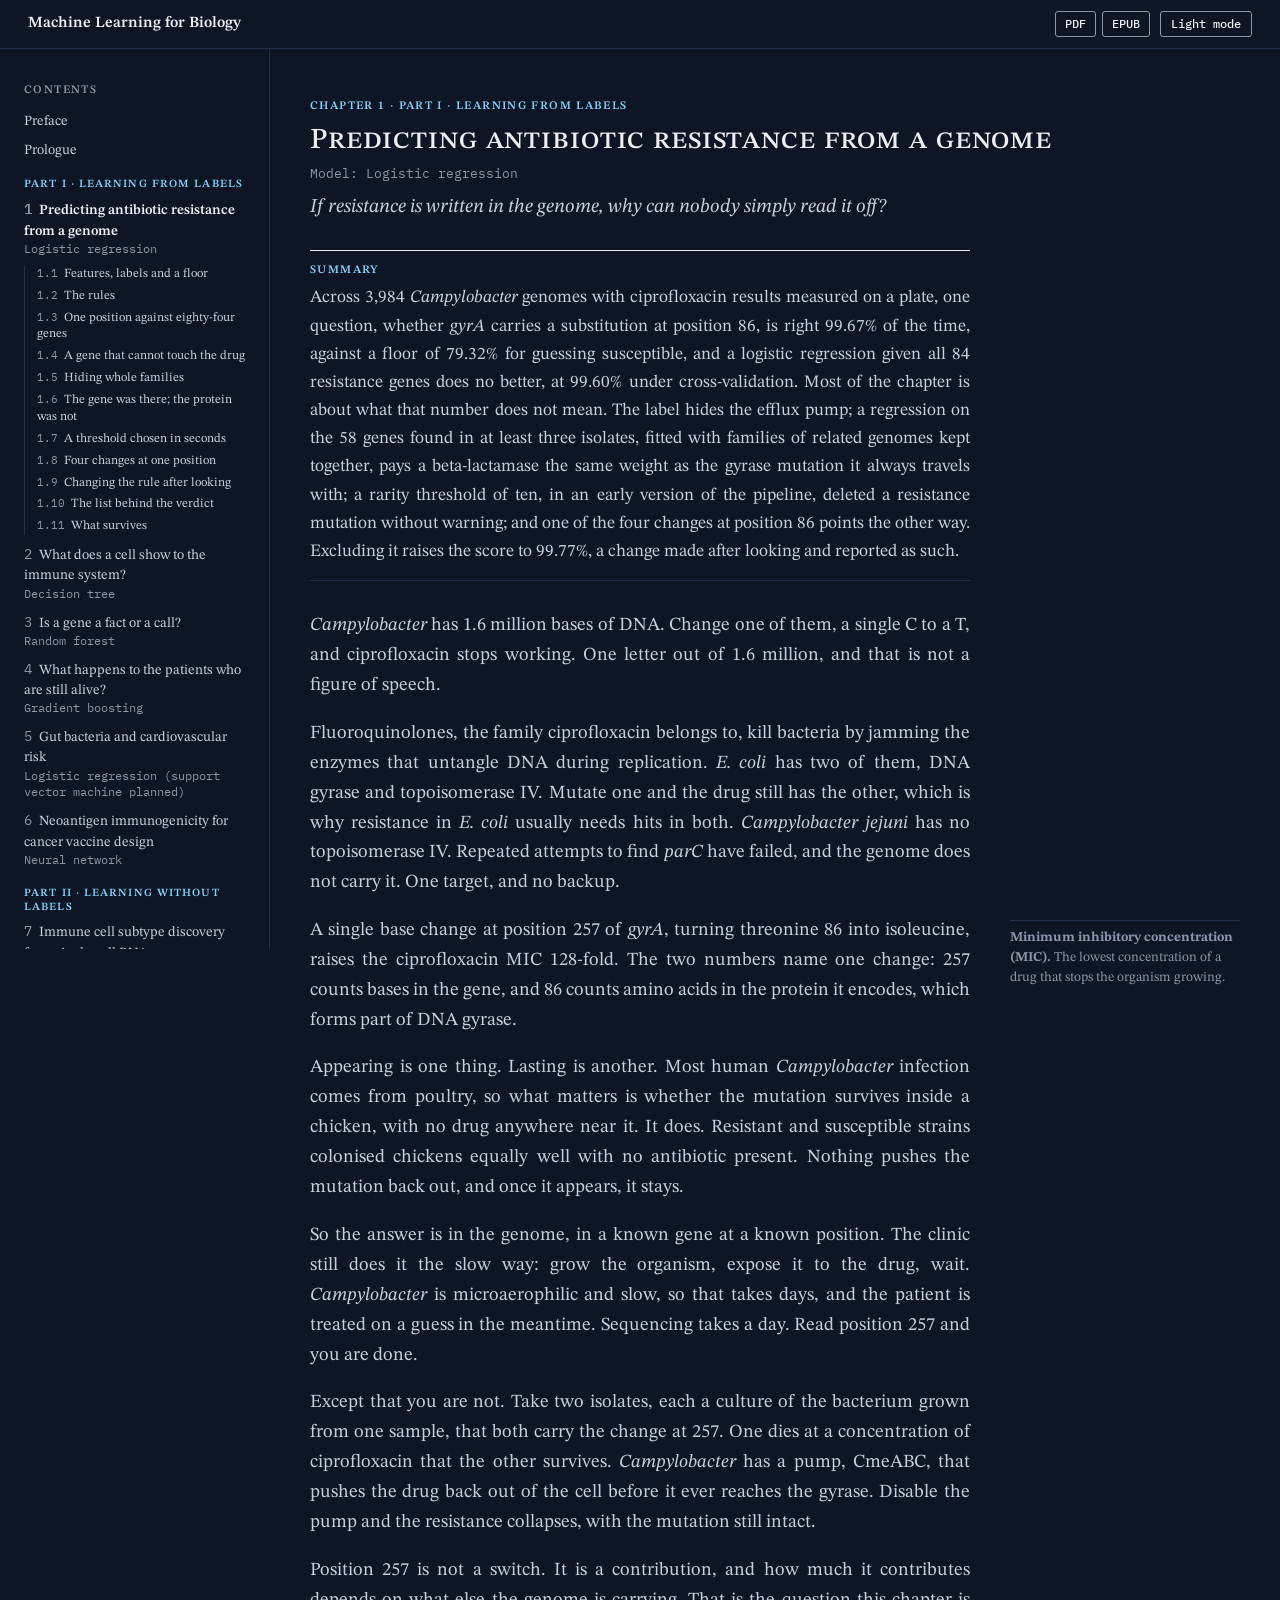
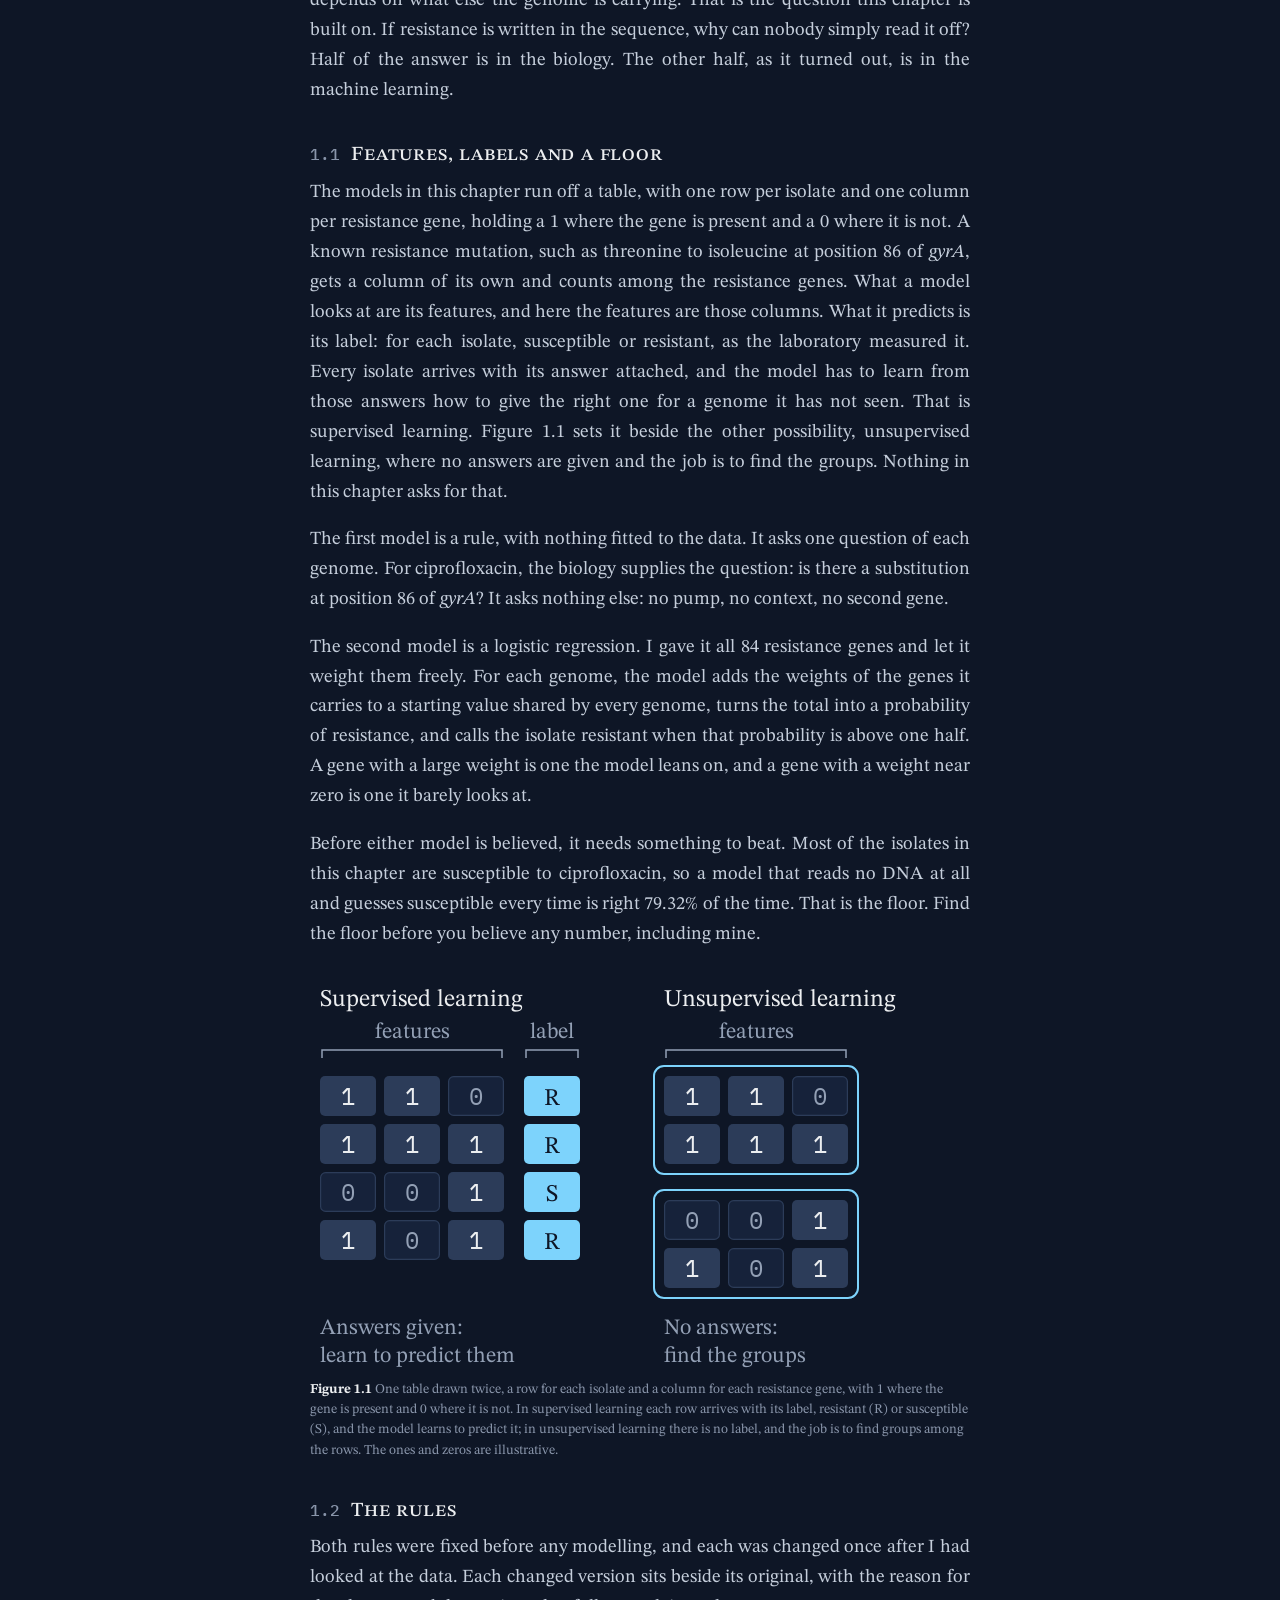
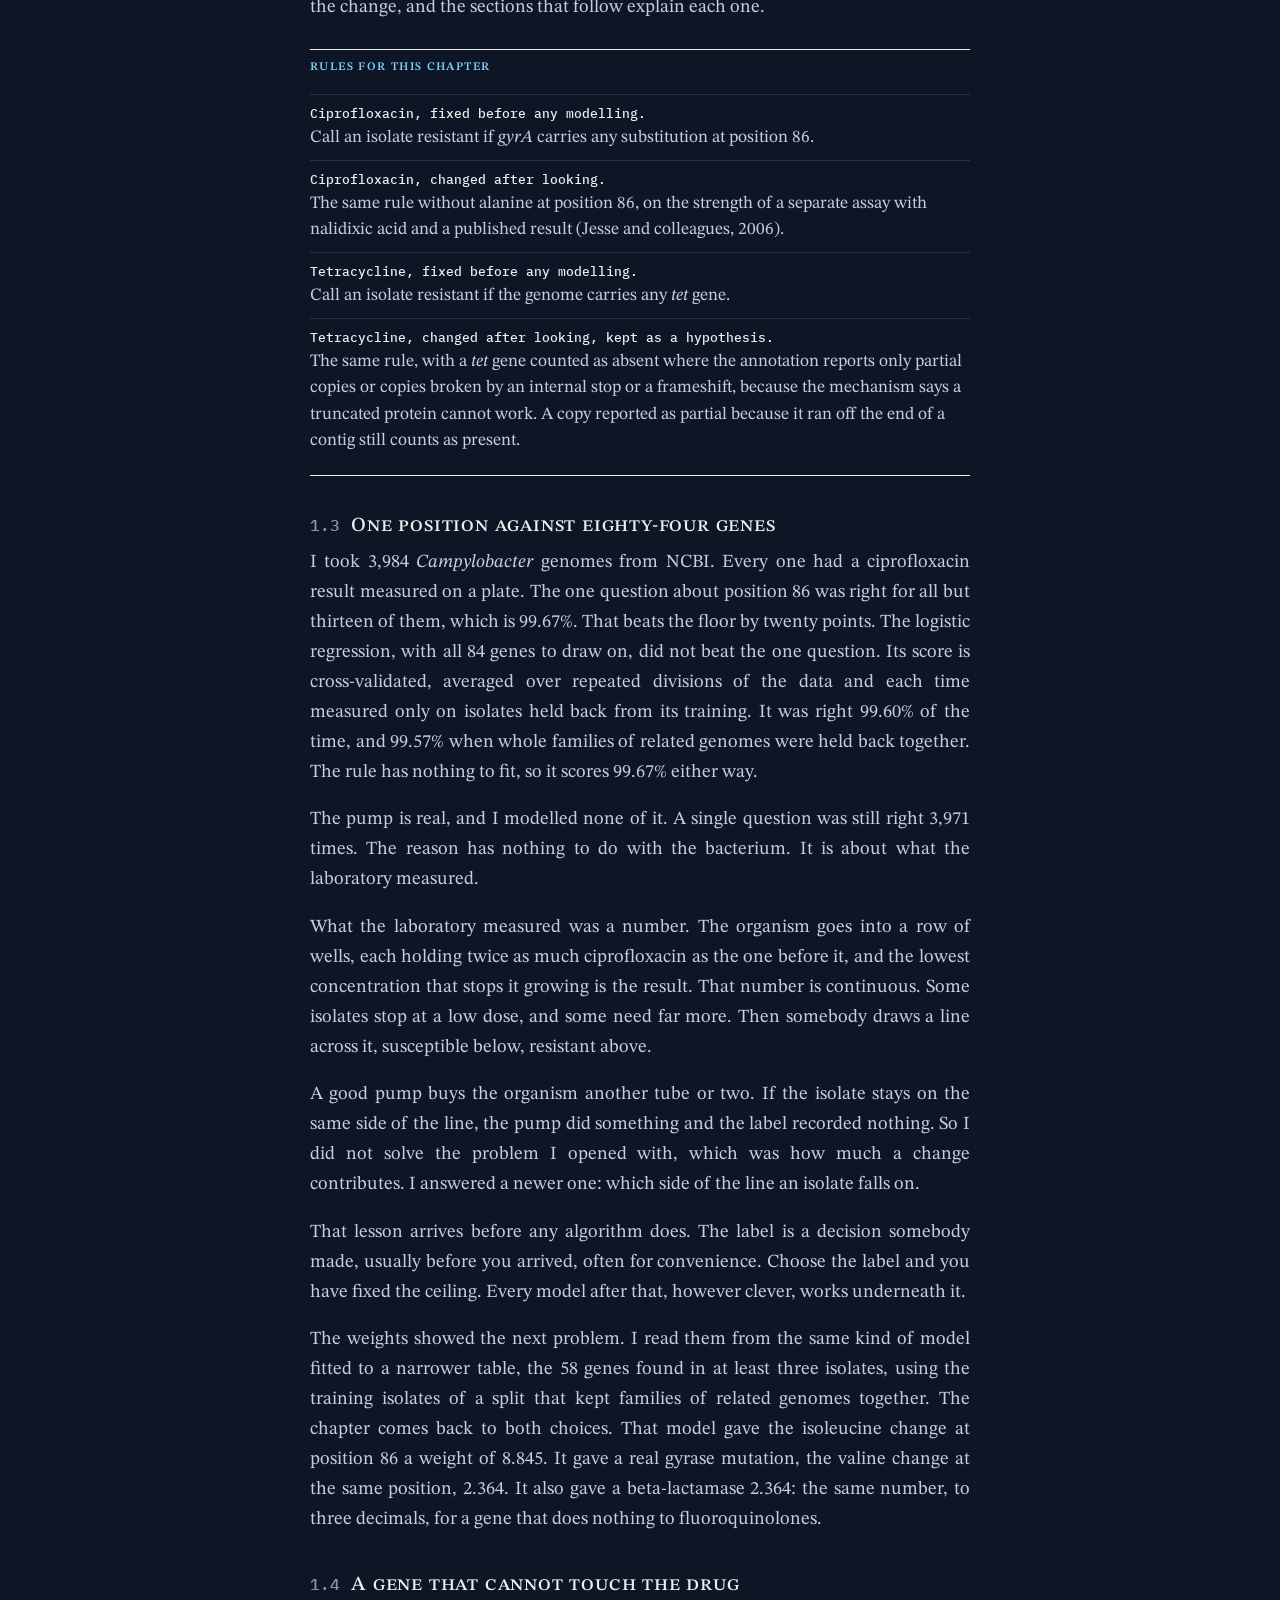
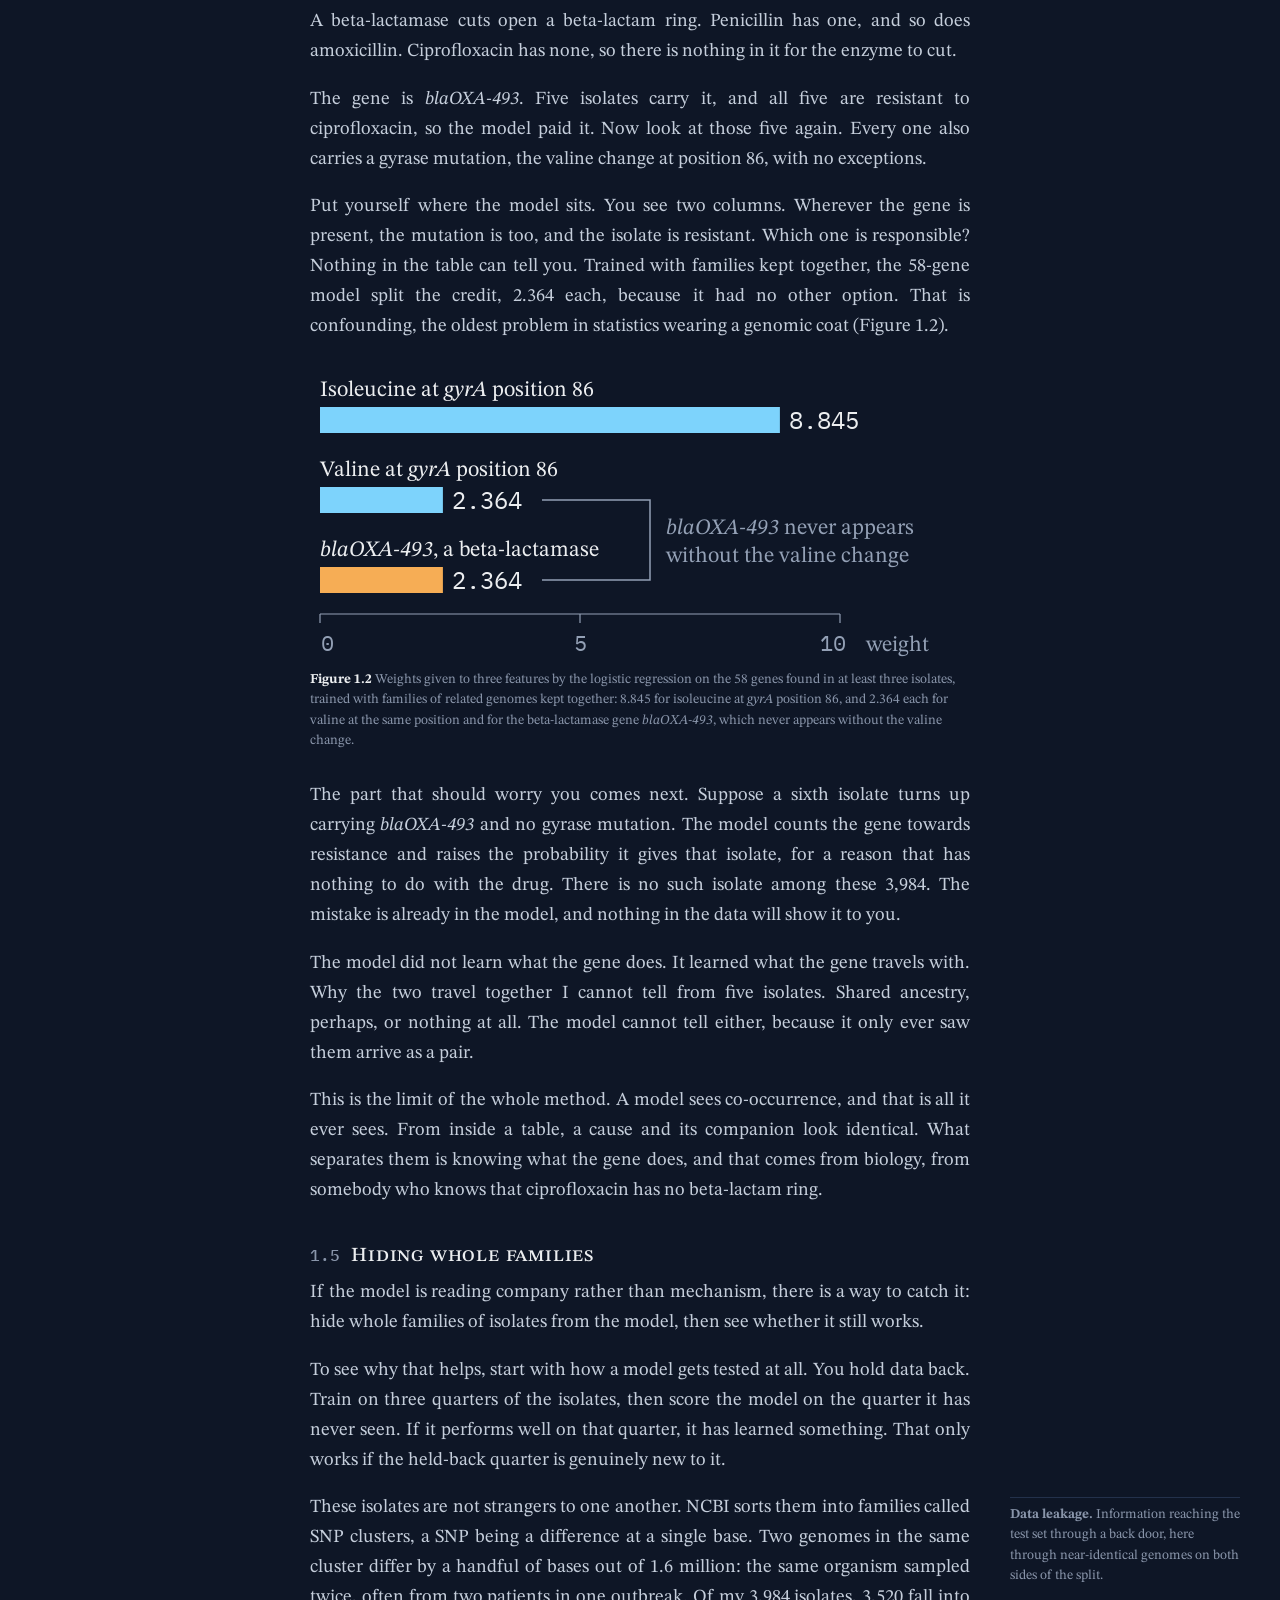
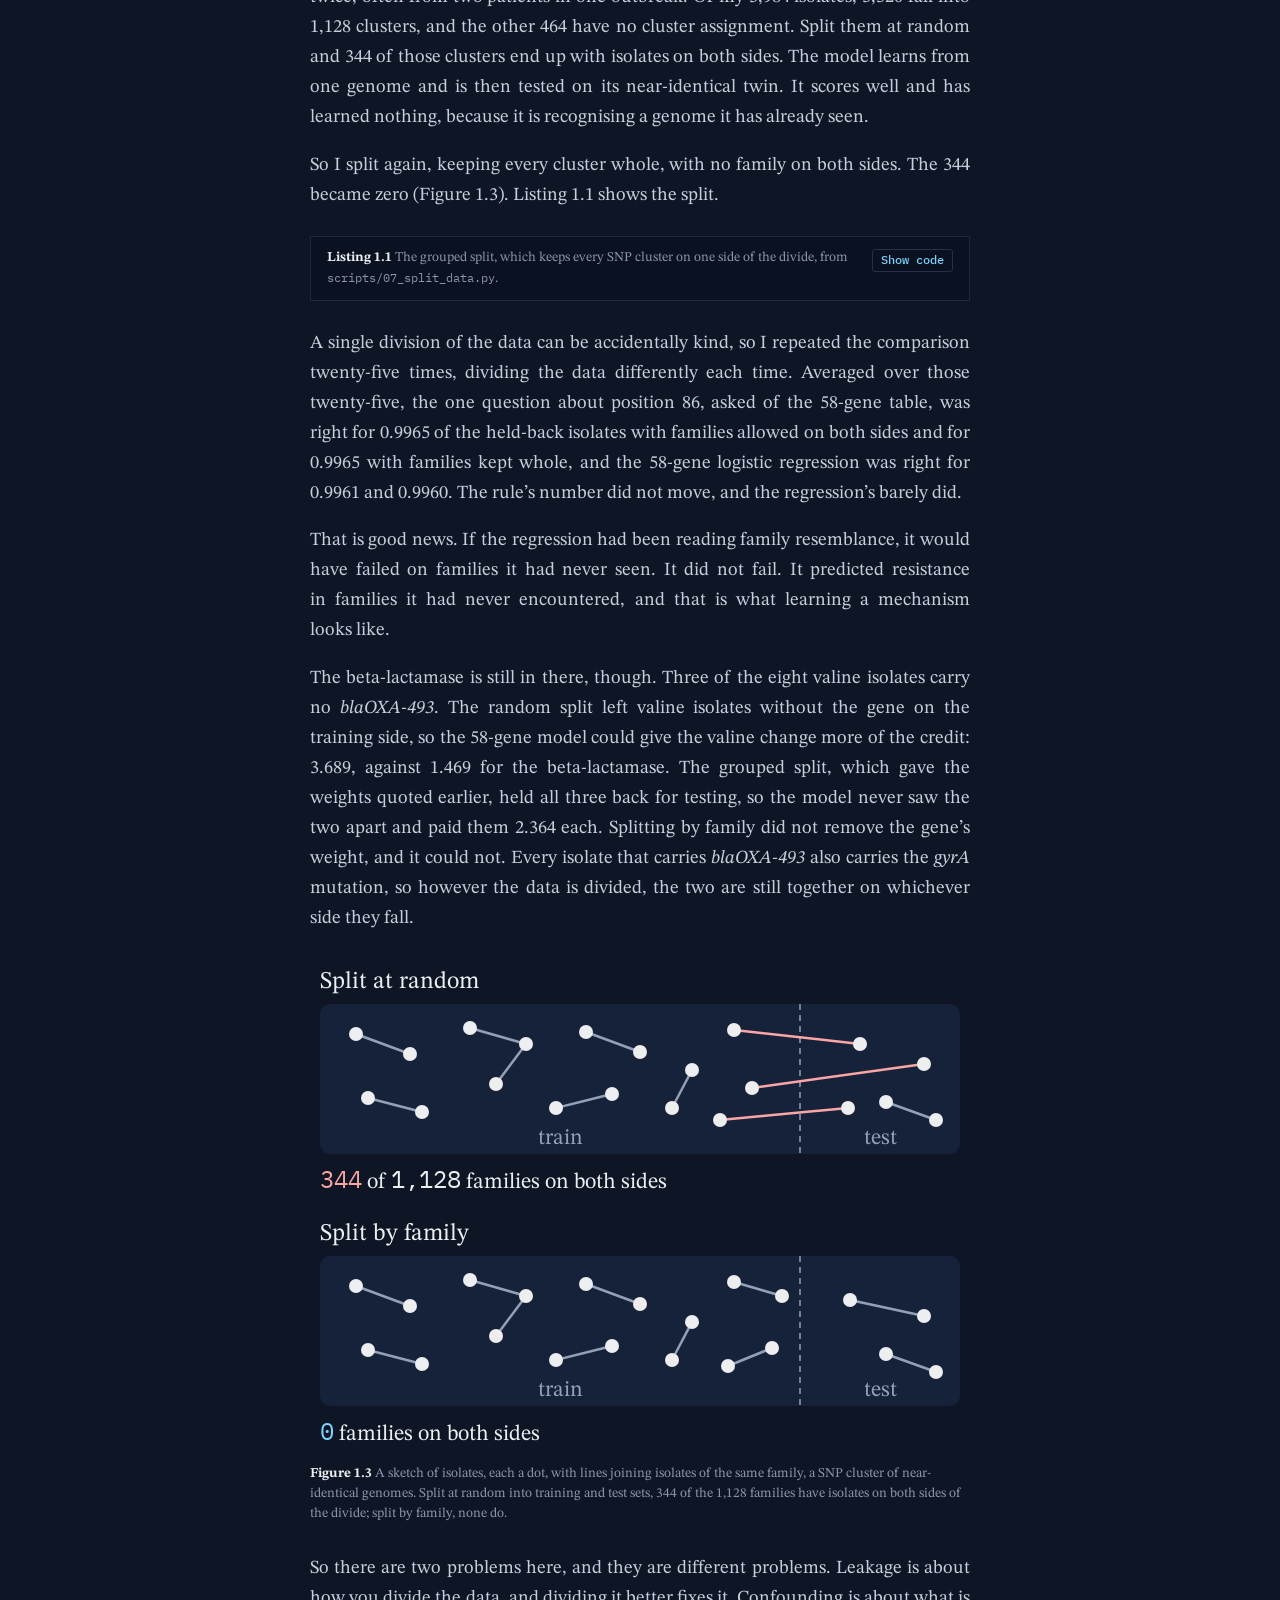
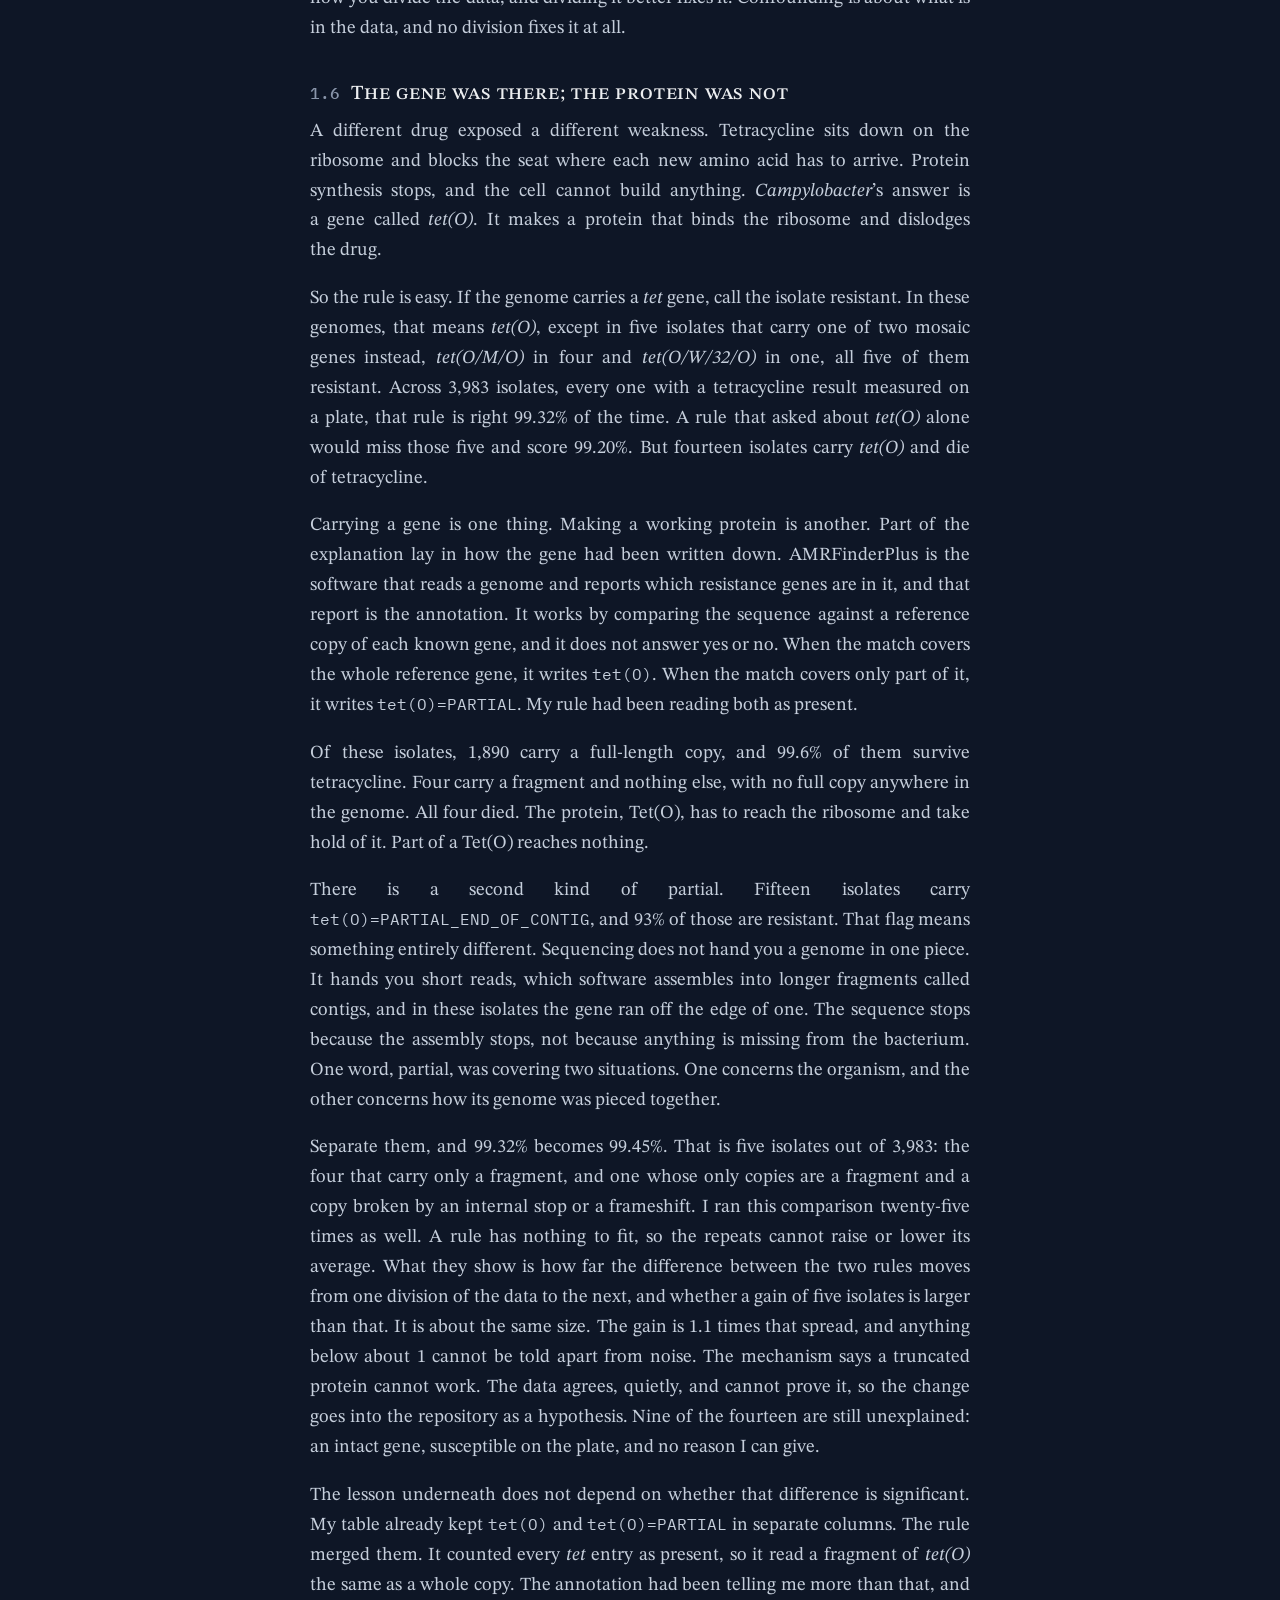
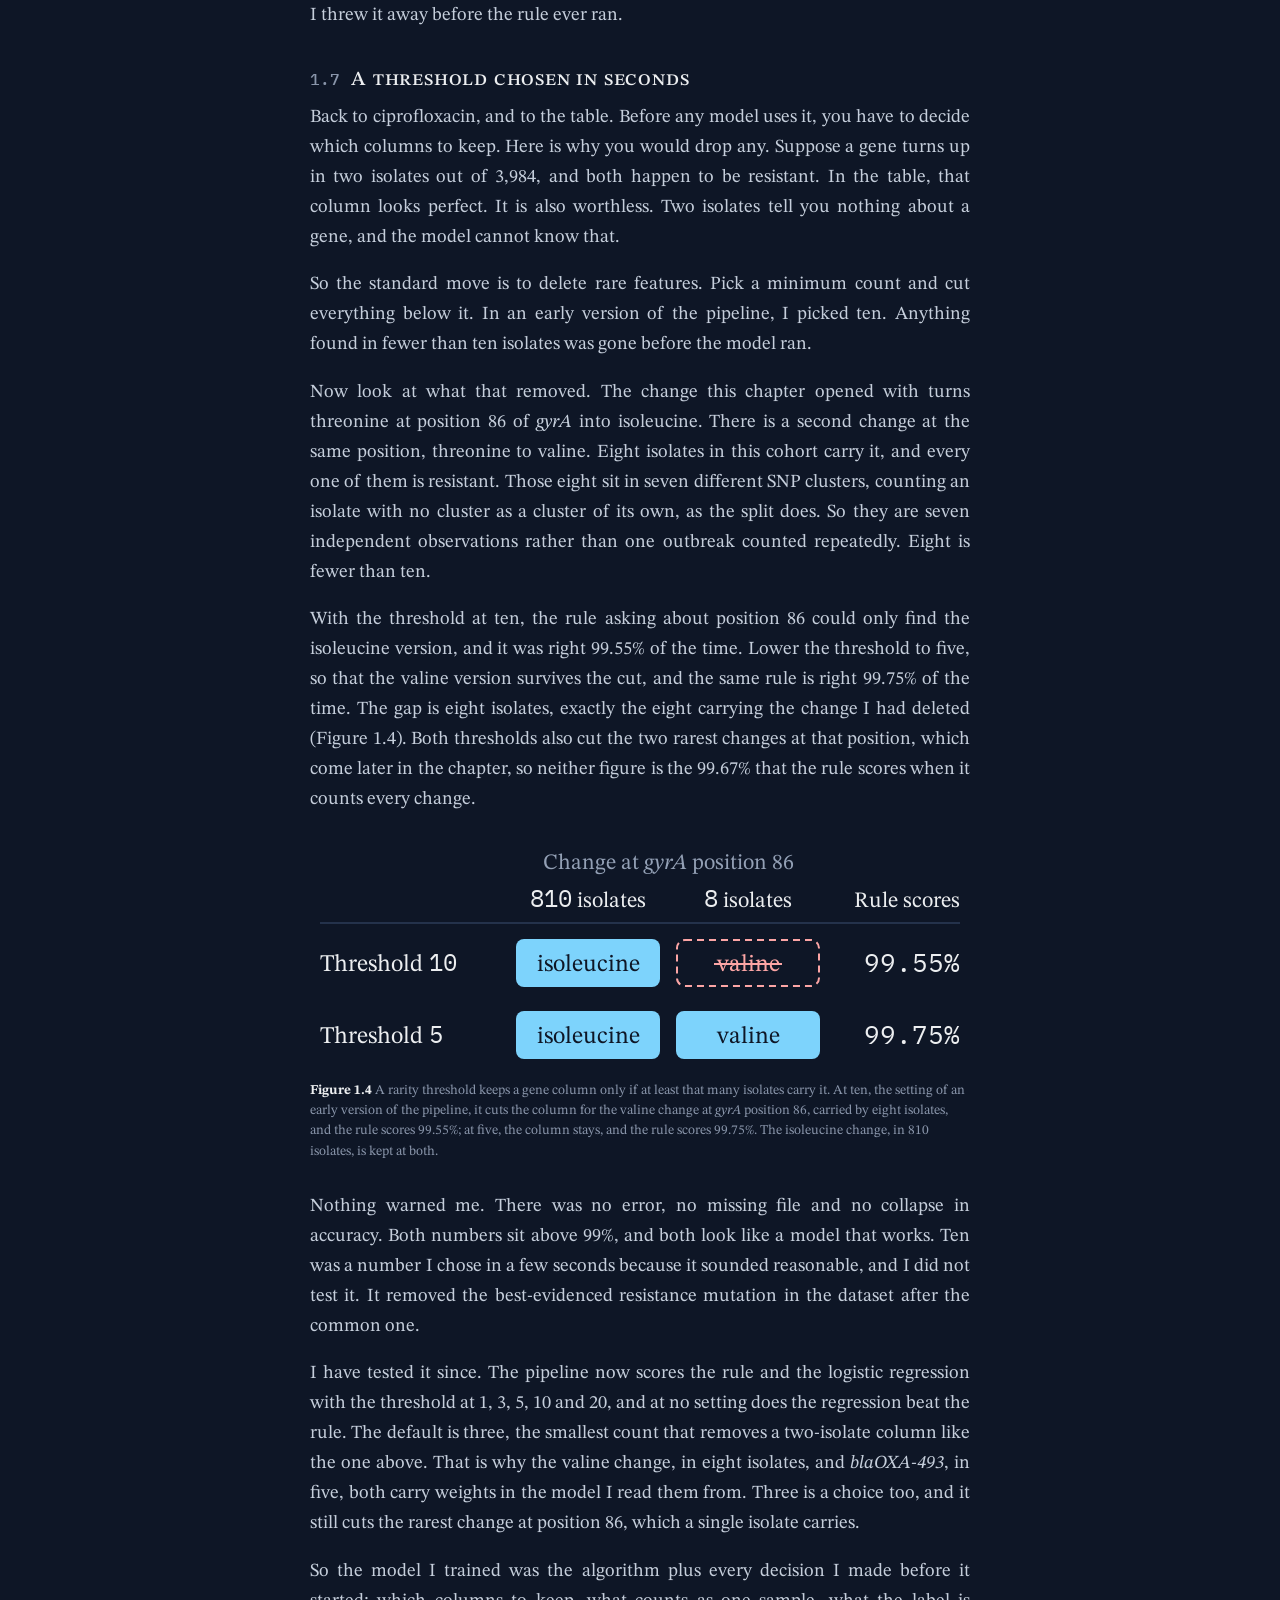
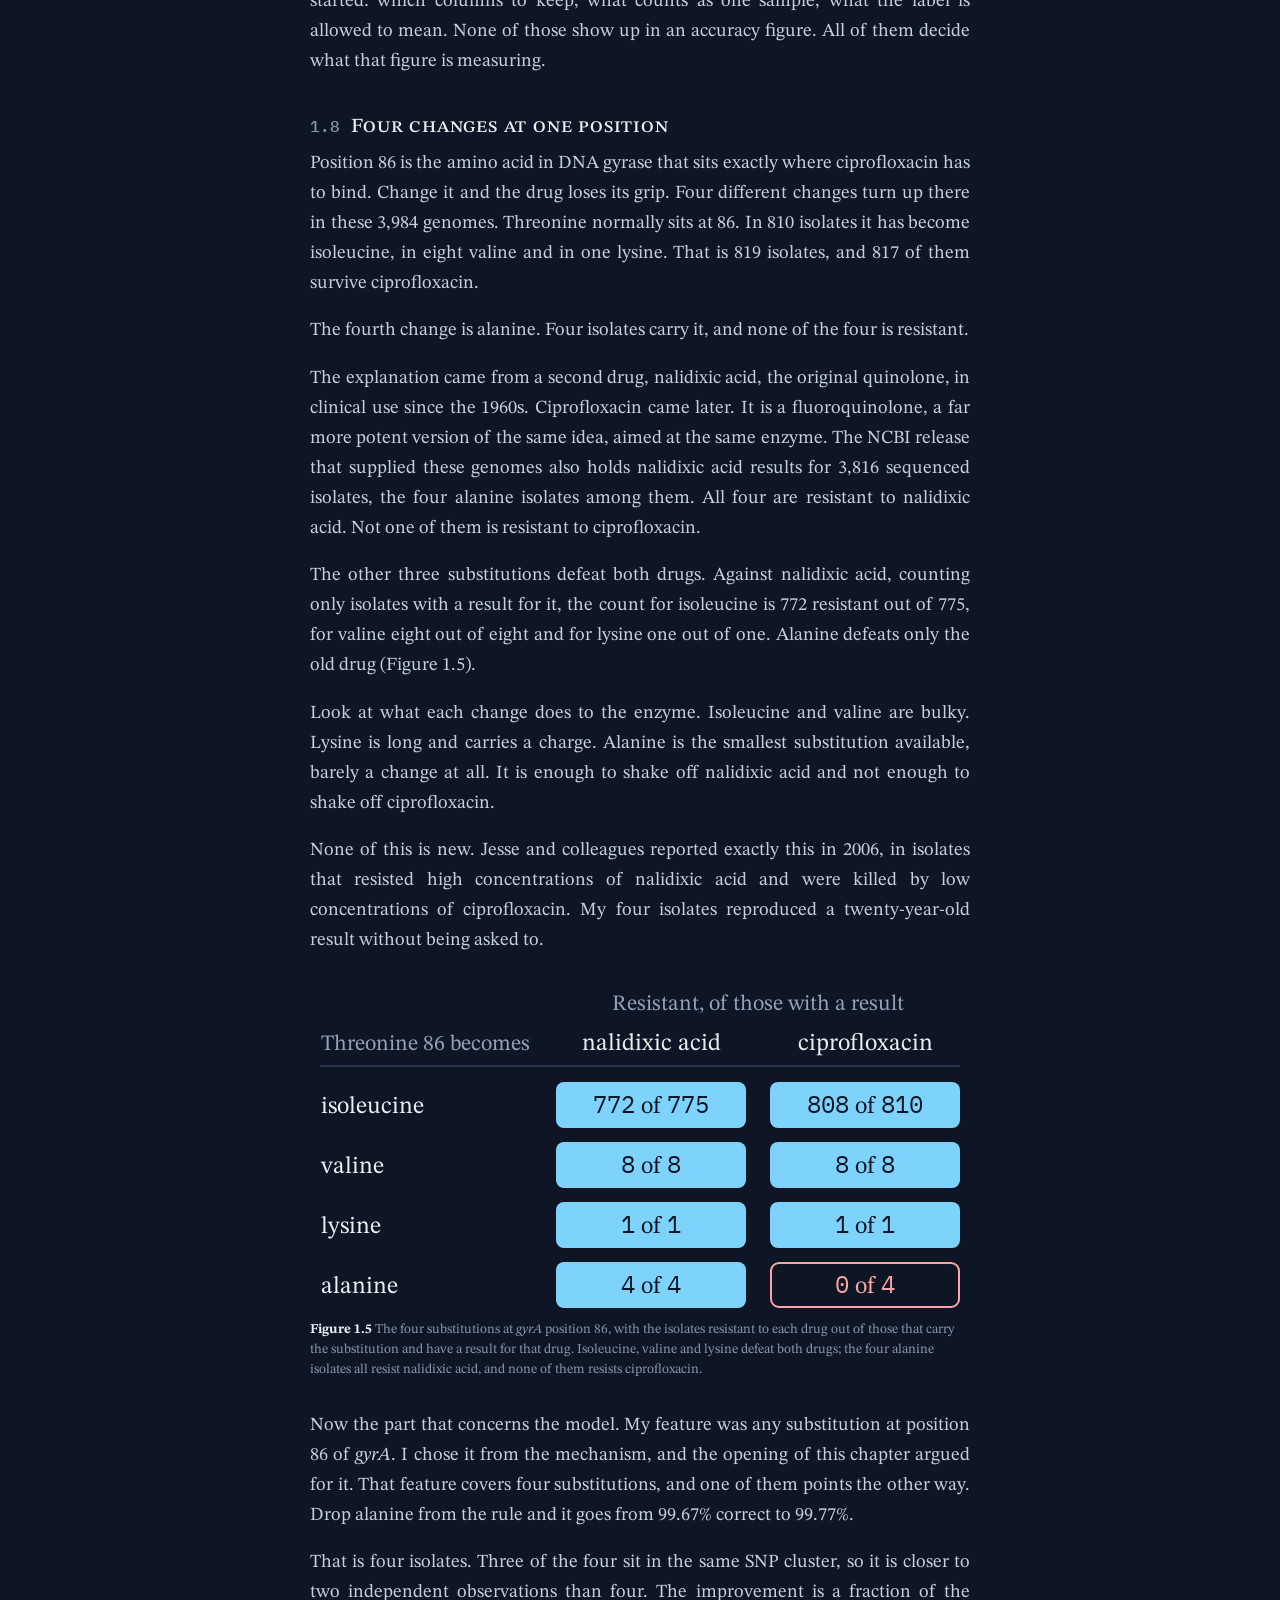
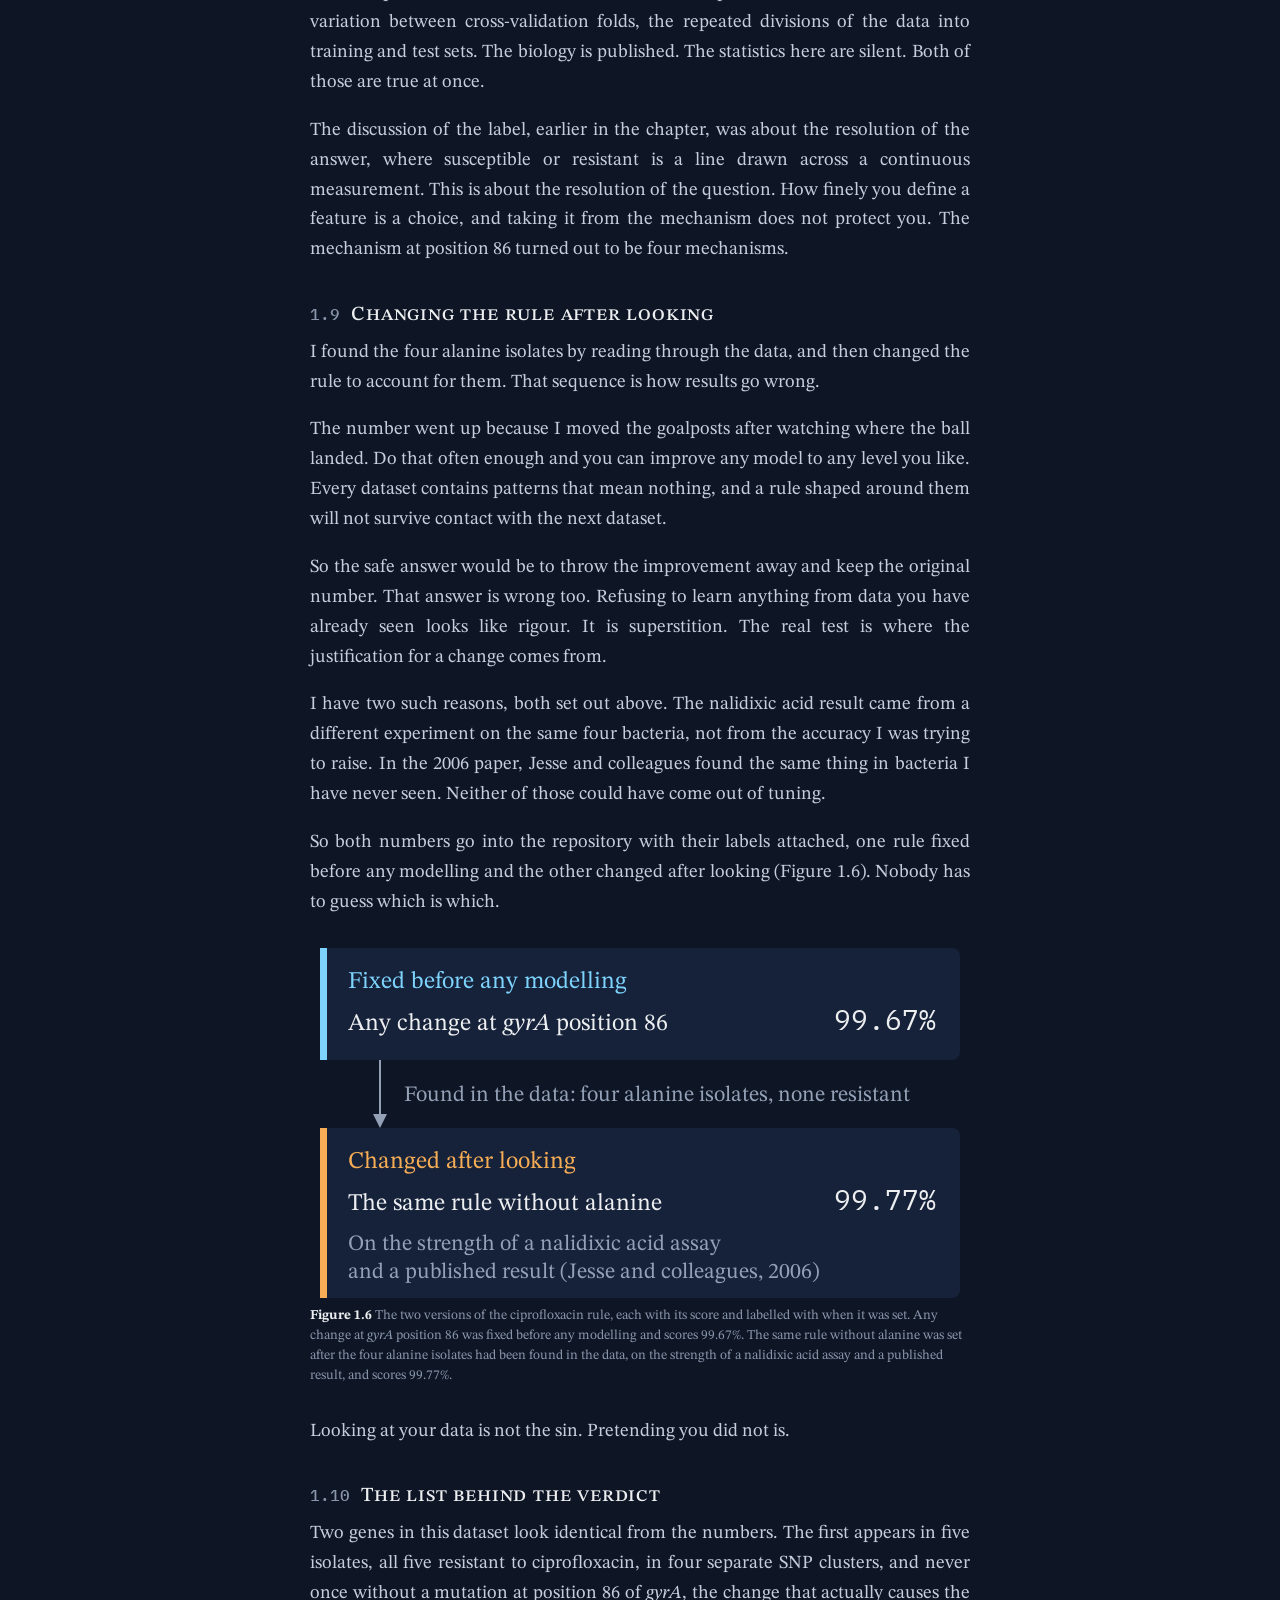
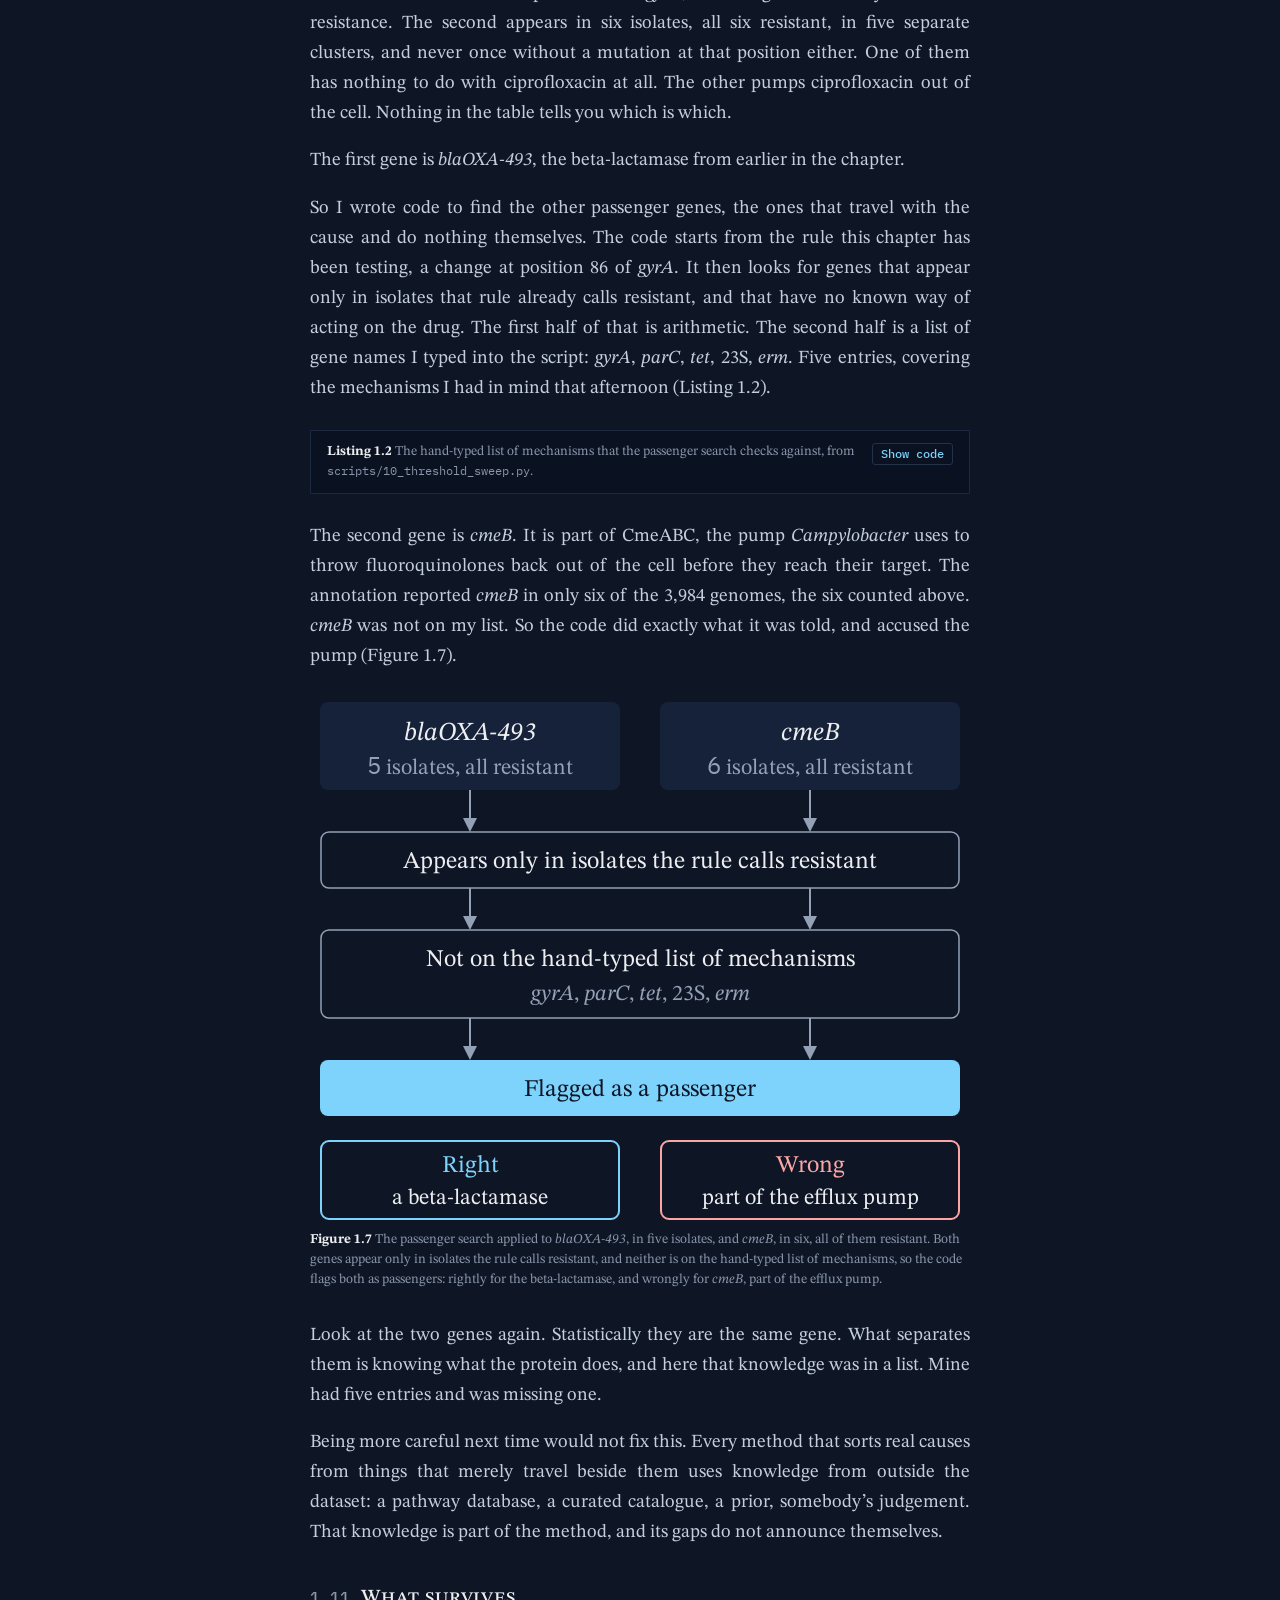
==== docs/chapter-1.html @ 22ab4e63 "publish_book" ====
<!doctype html><html lang="en-GB" data-theme="dark"><head><meta charset="utf-8">
<meta name="viewport" content="width=device-width,initial-scale=1">
<title>Predicting antibiotic resistance from a genome · Machine Learning for Biology</title>
<meta name="description" content="Machine Learning for Biology, a book by Qasim Hussain.">
<link rel="preconnect" href="https://fonts.googleapis.com"><link rel="preconnect" href="https://fonts.gstatic.com" crossorigin>
<link href="https://fonts.googleapis.com/css2?family=STIX+Two+Text:ital,wght@0,400..700;1,400&family=IBM+Plex+Mono:wght@400;500;600&display=swap" rel="stylesheet"><link rel="stylesheet" href="assets/book.css">
<script>(function(){var r=document.documentElement;try{var s=localStorage.getItem('mlb-theme');if(s)r.dataset.theme=s;}catch(e){}})();</script>
</head><body class="lay-sidebar hs-smallcaps justify">
<a class="skip" href="#main">Skip to the text</a>
<header class="topbar"><a class="tb-title" href="index.html">Machine Learning for Biology</a>
<div class="tb-right"><a class="tb-ed" href="machine-learning-for-biology.pdf" aria-label="Download the print edition, PDF (2 MB)" title="Download the print edition, PDF (2 MB)">PDF</a><a class="tb-ed" href="machine-learning-for-biology.epub" download aria-label="Download the e-book edition, EPUB (0 MB)" title="Download the e-book edition, EPUB (0 MB)">EPUB</a><button class="modebtn" type="button" aria-label="Switch to light mode">Light<span class="wide"> mode</span></button></div></header>
<div class="frame"><nav class="toc" aria-label="Contents"><details class="tocd" open><summary class="toch">Contents</summary><ol><li><a href="preface.html">Preface</a></li><li><a href="prologue.html">Prologue</a></li><li class="part">Part I · Learning from labels</li><li class="on"><a href="chapter-1.html" aria-current="page"><span class="n">1</span> Predicting antibiotic resistance from a genome<span class="m">Logistic regression</span></a><ol class="secs"><li><a href="#features-labels-and-a-floor"><span class="sn">1.1</span>Features, labels and a floor</a></li><li><a href="#the-rules"><span class="sn">1.2</span>The rules</a></li><li><a href="#one-position-against-eighty-four-genes"><span class="sn">1.3</span>One position against eighty-four genes</a></li><li><a href="#a-gene-that-cannot-touch-the-drug"><span class="sn">1.4</span>A gene that cannot touch the drug</a></li><li><a href="#hiding-whole-families"><span class="sn">1.5</span>Hiding whole families</a></li><li><a href="#the-gene-was-there-the-protein-was-not"><span class="sn">1.6</span>The gene was there; the protein was not</a></li><li><a href="#a-threshold-chosen-in-seconds"><span class="sn">1.7</span>A threshold chosen in seconds</a></li><li><a href="#four-changes-at-one-position"><span class="sn">1.8</span>Four changes at one position</a></li><li><a href="#changing-the-rule-after-looking"><span class="sn">1.9</span>Changing the rule after looking</a></li><li><a href="#the-list-behind-the-verdict"><span class="sn">1.10</span>The list behind the verdict</a></li><li><a href="#what-survives"><span class="sn">1.11</span>What survives</a></li></ol></li><li><a href="chapter-2.html"><span class="n">2</span> What does a cell show to the immune system?<span class="m">Decision tree</span></a></li><li><a href="chapter-3.html"><span class="n">3</span> Is a gene a fact or a call?<span class="m">Random forest</span></a></li><li><a href="chapter-4.html"><span class="n">4</span> What happens to the patients who are still alive?<span class="m">Gradient boosting</span></a></li><li><a href="chapter-5.html"><span class="n">5</span> Gut bacteria and cardiovascular risk<span class="m">Logistic regression (support vector machine planned)</span></a></li><li><a href="chapter-6.html"><span class="n">6</span> Neoantigen immunogenicity for cancer vaccine design<span class="m">Neural network</span></a></li><li class="part">Part II · Learning without labels</li><li><a href="chapter-7.html"><span class="n">7</span> Immune cell subtype discovery from single-cell RNA-seq<span class="m">k-means</span></a></li><li><a href="epilogue.html">Epilogue</a></li></ol><p class="tohome"><a href="index.html">Title page and contents</a></p></details></nav><main class="col" id="main"><header class="opener op-smallcaps"><p class="op-kicker">Chapter 1 · Part I · Learning from labels</p>
<h1 class="op-title">Predicting antibiotic resistance from a genome</h1><p class="op-model">Model: Logistic regression</p>
<p class="op-question">If resistance is written in the genome, why can nobody simply read it off?</p></header><section class="summary"><p class="sk">Summary</p><p>Across 3,984 <em>Campylobacter</em> genomes with ciprofloxacin results measured on a plate, one question, whether <em>gyrA</em> carries a substitution at position 86, is right 99.67% of the time, against a floor of 79.32% for guessing susceptible, and a logistic regression given all 84 resistance genes does no better, at 99.60% under cross-validation. Most of the chapter is about what that number does not mean. The label hides the efflux pump; a regression on the 58 genes found in at least three isolates, fitted with families of related genomes kept together, pays a beta-lactamase the same weight as the gyrase mutation it always travels with; a rarity threshold of ten, in an early version of the pipeline, deleted a resistance mutation without warning; and one of the four changes at position 86 points the other way. Excluding it raises the score to 99.77%, a change made after looking and reported as such.</p></section><div class="bodywrap"><p><em>Campylobacter</em> has 1.6 million bases of DNA. Change one of them, a single C to a T, and ciprofloxacin stops working. One letter out of 1.6 million, and that is not a figure of speech.</p>
<p>Fluoroquinolones, the family ciprofloxacin belongs to, kill bacteria by jamming the enzymes that untangle DNA during replication. <em>E. coli</em> has two of them, DNA gyrase and topoisomerase IV. Mutate one and the drug still has the other, which is why resistance in <em>E. coli</em> usually needs hits in both. <em>Campylobacter jejuni</em> has no topoisomerase IV. Repeated attempts to find <em>parC</em> have failed, and the genome does not carry it. One target, and no backup.</p>
<aside class="note">
<p><strong>Minimum inhibitory concentration (MIC).</strong> The lowest concentration of a drug that stops the organism growing.</p>
</aside>
<p>A single base change at position 257 of <em>gyrA</em>, turning threonine 86 into isoleucine, raises the ciprofloxacin MIC 128-fold. The two numbers name one change: 257 counts bases in the gene, and 86 counts amino acids in the protein it encodes, which forms part of DNA gyrase.</p>
<p>Appearing is one thing. Lasting is another. Most human <em>Campylobacter</em> infection comes from poultry, so what matters is whether the mutation survives inside a chicken, with no drug anywhere near it. It does. Resistant and susceptible strains colonised chickens equally well with no antibiotic present. Nothing pushes the mutation back out, and once it appears, it stays.</p>
<p>So the answer is in the genome, in a known gene at a known position. The clinic still does it the slow way: grow the organism, expose it to the drug, wait. <em>Campylobacter</em> is microaerophilic and slow, so that takes days, and the patient is treated on a guess in the meantime. Sequencing takes a day. Read position 257 and you are done.</p>
<p>Except that you are not. Take two isolates, each a culture of the bacterium grown from one sample, that both carry the change at 257. One dies at a concentration of ciprofloxacin that the other survives. <em>Campylobacter</em> has a pump, CmeABC, that pushes the drug back out of the cell before it ever reaches the gyrase. Disable the pump and the resistance collapses, with the mutation still intact.</p>
<p>Position 257 is not a switch. It is a contribution, and how much it contributes depends on what else the genome is carrying. That is the question this chapter is built on. If resistance is written in the sequence, why can nobody simply read it off? Half of the answer is in the biology. The other half, as it turned out, is in the machine learning.</p>
<h2 id="features-labels-and-a-floor"><span class="secno">1.1</span> Features, labels and a floor</h2>
<p>The models in this chapter run off a table, with one row per isolate and one column per resistance gene, holding a 1 where the gene is present and a 0 where it is not. A known resistance mutation, such as threonine to isoleucine at position 86 of <em>gyrA</em>, gets a column of its own and counts among the resistance genes. What a model looks at are its features, and here the features are those columns. What it predicts is its label: for each isolate, susceptible or resistant, as the laboratory measured it. Every isolate arrives with its answer attached, and the model has to learn from those answers how to give the right one for a genome it has not seen. That is supervised learning. Figure 1.1 sets it beside the other possibility, unsupervised learning, where no answers are given and the job is to find the groups. Nothing in this chapter asks for that.</p>
<p>The first model is a rule, with nothing fitted to the data. It asks one question of each genome. For ciprofloxacin, the biology supplies the question: is there a substitution at position 86 of <em>gyrA</em>? It asks nothing else: no pump, no context, no second gene.</p>
<p>The second model is a logistic regression. I gave it all 84 resistance genes and let it weight them freely. For each genome, the model adds the weights of the genes it carries to a starting value shared by every genome, turns the total into a probability of resistance, and calls the isolate resistant when that probability is above one half. A gene with a large weight is one the model leans on, and a gene with a weight near zero is one it barely looks at.</p>
<p>Before either model is believed, it needs something to beat. Most of the isolates in this chapter are susceptible to ciprofloxacin, so a model that reads no DNA at all and guesses susceptible every time is right 79.32% of the time. That is the floor. Find the floor before you believe any number, including mine.</p>
<figure class="fig" id="fig-1-1"><svg role="img" aria-label="Two small tables of ones and zeros side by side, each with three feature columns and the same four rows. The left table, headed supervised learning, has a fourth column headed label holding R, R, S and R, and the note answers given, learn to predict them. The right table, headed unsupervised learning, has no label column, and its rows are outlined as two groups of two, with the note no answers, find the groups." xmlns="http://www.w3.org/2000/svg" viewBox="0 0 640 392" class="figsvg">
  <!-- Figure 1.1: one schematic table of features, with its label column (supervised) and without it, sorted into groups (unsupervised). -->
  <g class="fi" font-size="24">
    <text x="0" y="26">Supervised learning</text>
    <text x="344" y="26">Unsupervised learning</text>
  </g>
  <g class="fm" font-size="22" text-anchor="middle">
    <text x="92" y="58">features</text>
    <text x="232" y="58">label</text>
    <text x="436" y="58">features</text>
  </g>
  <g class="fn sm" stroke-width="1.5">
    <path d="M2 78 V70 H182 V78"/>
    <path d="M206 78 V70 H258 V78"/>
    <path d="M346 78 V70 H526 V78"/>
  </g>

  <!-- left table: rows 1 1 0 R, 1 1 1 R, 0 0 1 S, 1 0 1 R -->
  <g class="fl">
    <rect x="0" y="96" width="56" height="40" rx="5"/>
    <rect x="64" y="96" width="56" height="40" rx="5"/>
    <rect x="0" y="144" width="56" height="40" rx="5"/>
    <rect x="64" y="144" width="56" height="40" rx="5"/>
    <rect x="128" y="144" width="56" height="40" rx="5"/>
    <rect x="128" y="192" width="56" height="40" rx="5"/>
    <rect x="0" y="240" width="56" height="40" rx="5"/>
    <rect x="128" y="240" width="56" height="40" rx="5"/>
  </g>
  <g class="fp sl" stroke-width="1.2">
    <rect x="128.6" y="96.6" width="54.8" height="38.8" rx="5"/>
    <rect x="0.6" y="192.6" width="54.8" height="38.8" rx="5"/>
    <rect x="64.6" y="192.6" width="54.8" height="38.8" rx="5"/>
    <rect x="64.6" y="240.6" width="54.8" height="38.8" rx="5"/>
  </g>
  <g class="fa">
    <rect x="204" y="96" width="56" height="40" rx="5"/>
    <rect x="204" y="144" width="56" height="40" rx="5"/>
    <rect x="204" y="192" width="56" height="40" rx="5"/>
    <rect x="204" y="240" width="56" height="40" rx="5"/>
  </g>
  <g class="fi" font-size="24" text-anchor="middle">
    <text x="28" y="125" class="num">1</text><text x="92" y="125" class="num">1</text>
    <text x="28" y="173" class="num">1</text><text x="92" y="173" class="num">1</text><text x="156" y="173" class="num">1</text>
    <text x="156" y="221" class="num">1</text>
    <text x="28" y="269" class="num">1</text><text x="156" y="269" class="num">1</text>
  </g>
  <g class="fm" font-size="24" text-anchor="middle">
    <text x="156" y="125" class="num">0</text>
    <text x="28" y="221" class="num">0</text><text x="92" y="221" class="num">0</text>
    <text x="92" y="269" class="num">0</text>
  </g>
  <g class="fbg" font-size="24" text-anchor="middle">
    <text x="232" y="125">R</text>
    <text x="232" y="173">R</text>
    <text x="232" y="221">S</text>
    <text x="232" y="269">R</text>
  </g>

  <!-- right table: the same rows, no label, sorted into two groups -->
  <g class="fn sa" stroke-width="2">
    <rect x="334" y="86" width="204" height="108" rx="10"/>
    <rect x="334" y="210" width="204" height="108" rx="10"/>
  </g>
  <g class="fl">
    <rect x="344" y="96" width="56" height="40" rx="5"/>
    <rect x="408" y="96" width="56" height="40" rx="5"/>
    <rect x="344" y="144" width="56" height="40" rx="5"/>
    <rect x="408" y="144" width="56" height="40" rx="5"/>
    <rect x="472" y="144" width="56" height="40" rx="5"/>
    <rect x="472" y="220" width="56" height="40" rx="5"/>
    <rect x="344" y="268" width="56" height="40" rx="5"/>
    <rect x="472" y="268" width="56" height="40" rx="5"/>
  </g>
  <g class="fp sl" stroke-width="1.2">
    <rect x="472.6" y="96.6" width="54.8" height="38.8" rx="5"/>
    <rect x="344.6" y="220.6" width="54.8" height="38.8" rx="5"/>
    <rect x="408.6" y="220.6" width="54.8" height="38.8" rx="5"/>
    <rect x="408.6" y="268.6" width="54.8" height="38.8" rx="5"/>
  </g>
  <g class="fi" font-size="24" text-anchor="middle">
    <text x="372" y="125" class="num">1</text><text x="436" y="125" class="num">1</text>
    <text x="372" y="173" class="num">1</text><text x="436" y="173" class="num">1</text><text x="500" y="173" class="num">1</text>
    <text x="500" y="249" class="num">1</text>
    <text x="372" y="297" class="num">1</text><text x="500" y="297" class="num">1</text>
  </g>
  <g class="fm" font-size="24" text-anchor="middle">
    <text x="500" y="125" class="num">0</text>
    <text x="372" y="249" class="num">0</text><text x="436" y="249" class="num">0</text>
    <text x="436" y="297" class="num">0</text>
  </g>

  <g class="fm" font-size="22">
    <text x="0" y="354">Answers given:</text>
    <text x="0" y="382">learn to predict them</text>
    <text x="344" y="354">No answers:</text>
    <text x="344" y="382">find the groups</text>
  </g>
</svg>
<figcaption><b>Figure 1.1</b> One table drawn twice, a row for each isolate and a column for each resistance gene, with 1 where the gene is present and 0 where it is not. In supervised learning each row arrives with its label, resistant (R) or susceptible (S), and the model learns to predict it; in unsupervised learning there is no label, and the job is to find groups among the rows. The ones and zeros are illustrative.</figcaption></figure>

<h2 id="the-rules"><span class="secno">1.2</span> The rules</h2>
<p>Both rules were fixed before any modelling, and each was changed once after I had looked at the data. Each changed version sits beside its original, with the reason for the change, and the sections that follow explain each one.</p>
<div class="rules"><p class="rh">Rules for this chapter</p>
<p><strong>Ciprofloxacin, fixed before any modelling.</strong> Call an isolate resistant if <em>gyrA</em> carries any substitution at position 86.</p>
<p><strong>Ciprofloxacin, changed after looking.</strong> The same rule without alanine at position 86, on the strength of a separate assay with nalidixic acid and a published result (Jesse and colleagues, 2006).</p>
<p><strong>Tetracycline, fixed before any modelling.</strong> Call an isolate resistant if the genome carries any <em>tet</em> gene.</p>
<p><strong>Tetracycline, changed after looking, kept as a hypothesis.</strong> The same rule, with a <em>tet</em> gene counted as absent where the annotation reports only partial copies or copies broken by an internal stop or a frameshift, because the mechanism says a truncated protein cannot work. A copy reported as partial because it ran off the end of a contig still counts as present.</p>
</div>
<h2 id="one-position-against-eighty-four-genes"><span class="secno">1.3</span> One position against eighty-four genes</h2>
<p>I took 3,984 <em>Campylobacter</em> genomes from NCBI. Every one had a ciprofloxacin result measured on a plate. The one question about position 86 was right for all but thirteen of them, which is 99.67%. That beats the floor by twenty points. The logistic regression, with all 84 genes to draw on, did not beat the one question. Its score is cross-validated, averaged over repeated divisions of the data and each time measured only on isolates held back from its training. It was right 99.60% of the time, and 99.57% when whole families of related genomes were held back together. The rule has nothing to fit, so it scores 99.67% either way.</p>
<p>The pump is real, and I modelled none of it. A single question was still right 3,971 times. The reason has nothing to do with the bacterium. It is about what the laboratory measured.</p>
<p>What the laboratory measured was a number. The organism goes into a row of wells, each holding twice as much ciprofloxacin as the one before it, and the lowest concentration that stops it growing is the result. That number is continuous. Some isolates stop at a low dose, and some need far more. Then somebody draws a line across it, susceptible below, resistant above.</p>
<p>A good pump buys the organism another tube or two. If the isolate stays on the same side of the line, the pump did something and the label recorded nothing. So I did not solve the problem I opened with, which was how much a change contributes. I answered a newer one: which side of the line an isolate falls on.</p>
<p>That lesson arrives before any algorithm does. The label is a decision somebody made, usually before you arrived, often for convenience. Choose the label and you have fixed the ceiling. Every model after that, however clever, works underneath it.</p>
<p>The weights showed the next problem. I read them from the same kind of model fitted to a narrower table, the 58 genes found in at least three isolates, using the training isolates of a split that kept families of related genomes together. The chapter comes back to both choices. That model gave the isoleucine change at position 86 a weight of 8.845. It gave a real gyrase mutation, the valine change at the same position, 2.364. It also gave a beta-lactamase 2.364: the same number, to three decimals, for a gene that does nothing to fluoroquinolones.</p>
<h2 id="a-gene-that-cannot-touch-the-drug"><span class="secno">1.4</span> A gene that cannot touch the drug</h2>
<p>A beta-lactamase cuts open a beta-lactam ring. Penicillin has one, and so does amoxicillin. Ciprofloxacin has none, so there is nothing in it for the enzyme to cut.</p>
<p>The gene is <em>blaOXA-493</em>. Five isolates carry it, and all five are resistant to ciprofloxacin, so the model paid it. Now look at those five again. Every one also carries a gyrase mutation, the valine change at position 86, with no exceptions.</p>
<p>Put yourself where the model sits. You see two columns. Wherever the gene is present, the mutation is too, and the isolate is resistant. Which one is responsible? Nothing in the table can tell you. Trained with families kept together, the 58-gene model split the credit, 2.364 each, because it had no other option. That is confounding, the oldest problem in statistics wearing a genomic coat (Figure 1.2).</p>
<figure class="fig" id="fig-1-2"><svg role="img" aria-label="Three horizontal bars on an axis of weight from 0 to 10. Isoleucine at gyrA position 86 has a long bar, 8.845. Valine at gyrA position 86 and blaOXA-493, a beta-lactamase, have short bars of the same length, 2.364 each, joined by a bracket with the note blaOXA-493 never appears without the valine change." xmlns="http://www.w3.org/2000/svg" viewBox="0 0 640 290" class="figsvg">
  <!-- Figure 1.2: weights of the 58-gene logistic regression, grouped split, on a 0 to 10 axis (52 units per unit of weight). -->
  <g font-size="22" class="fi">
    <text x="0" y="24">Isoleucine at <tspan font-style="italic">gyrA</tspan> position 86</text>
    <text x="0" y="104">Valine at <tspan font-style="italic">gyrA</tspan> position 86</text>
    <text x="0" y="184"><tspan font-style="italic">blaOXA-493</tspan>, a beta-lactamase</text>
  </g>
  <g class="fa">
    <rect x="0" y="35" width="459.9" height="26"/>
    <rect x="0" y="115" width="122.9" height="26"/>
  </g>
  <rect x="0" y="195" width="122.9" height="26" class="fa2"/>
  <g class="fi" font-size="24">
    <text x="469" y="57" class="num">8.845</text>
    <text x="132" y="137" class="num">2.364</text>
    <text x="132" y="217" class="num">2.364</text>
  </g>

  <path d="M222 128 H330 V208 H222" class="fn sm" stroke-width="1.5"/>
  <g class="fm" font-size="22">
    <text x="346" y="162"><tspan font-style="italic">blaOXA-493</tspan> never appears</text>
    <text x="346" y="190">without the valine change</text>
  </g>

  <g class="sm" stroke-width="1.2">
    <line x1="0" y1="242" x2="520" y2="242"/>
    <line x1="0" y1="242" x2="0" y2="251"/><line x1="260" y1="242" x2="260" y2="251"/>
    <line x1="520" y1="242" x2="520" y2="251"/>
  </g>
  <g class="fm" font-size="22" text-anchor="middle">
    <text x="7" y="279" class="num">0</text><text x="260" y="279" class="num">5</text><text x="513" y="279" class="num">10</text>
  </g>
  <text x="546" y="279" class="fm" font-size="22">weight</text>
</svg>
<figcaption><b>Figure 1.2</b> Weights given to three features by the logistic regression on the 58 genes found in at least three isolates, trained with families of related genomes kept together: 8.845 for isoleucine at <i>gyrA</i> position 86, and 2.364 each for valine at the same position and for the beta-lactamase gene <i>blaOXA-493</i>, which never appears without the valine change.</figcaption></figure>

<p>The part that should worry you comes next. Suppose a sixth isolate turns up carrying <em>blaOXA-493</em> and no gyrase mutation. The model counts the gene towards resistance and raises the probability it gives that isolate, for a reason that has nothing to do with the drug. There is no such isolate among these 3,984. The mistake is already in the model, and nothing in the data will show it to you.</p>
<p>The model did not learn what the gene does. It learned what the gene travels with. Why the two travel together I cannot tell from five isolates. Shared ancestry, perhaps, or nothing at all. The model cannot tell either, because it only ever saw them arrive as a pair.</p>
<p>This is the limit of the whole method. A model sees co-occurrence, and that is all it ever sees. From inside a table, a cause and its companion look identical. What separates them is knowing what the gene does, and that comes from biology, from somebody who knows that ciprofloxacin has no beta-lactam ring.</p>
<h2 id="hiding-whole-families"><span class="secno">1.5</span> Hiding whole families</h2>
<p>If the model is reading company rather than mechanism, there is a way to catch it: hide whole families of isolates from the model, then see whether it still works.</p>
<p>To see why that helps, start with how a model gets tested at all. You hold data back. Train on three quarters of the isolates, then score the model on the quarter it has never seen. If it performs well on that quarter, it has learned something. That only works if the held-back quarter is genuinely new to it.</p>
<aside class="note">
<p><strong>Data leakage.</strong> Information reaching the test set through a back door, here through near-identical genomes on both sides of the split.</p>
</aside>
<p>These isolates are not strangers to one another. NCBI sorts them into families called SNP clusters, a SNP being a difference at a single base. Two genomes in the same cluster differ by a handful of bases out of 1.6 million: the same organism sampled twice, often from two patients in one outbreak. Of my 3,984 isolates, 3,520 fall into 1,128 clusters, and the other 464 have no cluster assignment. Split them at random and 344 of those clusters end up with isolates on both sides. The model learns from one genome and is then tested on its near-identical twin. It scores well and has learned nothing, because it is recognising a genome it has already seen.</p>
<p>So I split again, keeping every cluster whole, with no family on both sides. The 344 became zero (Figure 1.3). Listing 1.1 shows the split.</p>
<details class="lst"><summary class="lst-cap"><span class="lt"><b>Listing 1.1</b> The grouped split, which keeps every SNP cluster on one side of the divide, from <code>scripts/07_split_data.py</code>.</span></summary><pre tabindex="0"><code class="language-python">    # Grouped split. Isolates with no cluster assignment are treated as
    # their own singleton group, which is the conservative reading: we
    # cannot show they are related to anything, so we do not assume it.
    groups = y[&quot;snp_cluster&quot;].fillna(
        pd.Series([f&quot;__unclustered_{i}&quot; for i in idx], index=y.index)
    )

    gss = GroupShuffleSplit(n_splits=1, test_size=TEST_FRACTION, random_state=SEED)
    train_g, test_g = next(gss.split(idx, y[&quot;resistant&quot;], groups))
    y[&quot;split_grouped&quot;] = &quot;train&quot;
    y.loc[test_g, &quot;split_grouped&quot;] = &quot;test&quot;
</code></pre></details>
<p>A single division of the data can be accidentally kind, so I repeated the comparison twenty-five times, dividing the data differently each time. Averaged over those twenty-five, the one question about position 86, asked of the 58-gene table, was right for 0.9965 of the held-back isolates with families allowed on both sides and for 0.9965 with families kept whole, and the 58-gene logistic regression was right for 0.9961 and 0.9960. The rule&rsquo;s number did not move, and the regression&rsquo;s barely did.</p>
<p>That is good news. If the regression had been reading family resemblance, it would have failed on families it had never seen. It did not fail. It predicted resistance in families it had never encountered, and that is what learning a mechanism looks like.</p>
<p>The beta-lactamase is still in there, though. Three of the eight valine isolates carry no <em>blaOXA-493</em>. The random split left valine isolates without the gene on the training side, so the 58-gene model could give the valine change more of the credit: 3.689, against 1.469 for the beta-lactamase. The grouped split, which gave the weights quoted earlier, held all three back for testing, so the model never saw the two apart and paid them 2.364 each. Splitting by family did not remove the gene&rsquo;s weight, and it could not. Every isolate that carries <em>blaOXA-493</em> also carries the <em>gyrA</em> mutation, so however the data is divided, the two are still together on whichever side they fall.</p>
<figure class="fig" id="fig-1-3"><svg role="img" aria-label="Two panels, one above the other, each a shaded box divided by a dashed line into a wide train region and a narrow test region, with dots for isolates and lines joining the isolates of one family. In the upper panel, split at random, three of the lines cross the divide and are drawn in a warning colour, above the note 344 of 1,128 families on both sides. In the lower panel, split by family, no line crosses, above the note 0 families on both sides." xmlns="http://www.w3.org/2000/svg" viewBox="0 0 640 492" class="figsvg">
  <!-- Figure 1.3: a sketch of isolates (dots) joined to their family (lines), split into train and test at random and by family. -->
  <g class="fi" font-size="24">
    <text x="0" y="24">Split at random</text>
    <text x="0" y="276">Split by family</text>
  </g>

  <!-- panel 1: split at random; three of ten families cross the divide -->
  <rect x="0" y="40" width="640" height="150" rx="10" class="fp"/>
  <line x1="480" y1="40" x2="480" y2="190" class="sm" stroke-width="1.5" stroke-dasharray="6 5"/>
  <g class="fn sm" stroke-width="2.5">
    <path d="M36 70 L90 90"/>
    <path d="M150 64 L206 80 L176 120"/>
    <path d="M266 68 L320 88"/>
    <path d="M48 134 L102 148"/>
    <path d="M236 144 L292 130"/>
    <path d="M352 144 L372 106"/>
    <path d="M566 138 L616 156"/>
  </g>
  <g class="fn sb" stroke-width="2.5">
    <path d="M414 66 L540 80"/>
    <path d="M432 124 L604 100"/>
    <path d="M400 156 L528 144"/>
  </g>
  <g class="fi">
    <circle cx="36" cy="70" r="7"/><circle cx="90" cy="90" r="7"/>
    <circle cx="150" cy="64" r="7"/><circle cx="206" cy="80" r="7"/><circle cx="176" cy="120" r="7"/>
    <circle cx="266" cy="68" r="7"/><circle cx="320" cy="88" r="7"/>
    <circle cx="48" cy="134" r="7"/><circle cx="102" cy="148" r="7"/>
    <circle cx="236" cy="144" r="7"/><circle cx="292" cy="130" r="7"/>
    <circle cx="352" cy="144" r="7"/><circle cx="372" cy="106" r="7"/>
    <circle cx="566" cy="138" r="7"/><circle cx="616" cy="156" r="7"/>
    <circle cx="414" cy="66" r="7"/><circle cx="540" cy="80" r="7"/>
    <circle cx="432" cy="124" r="7"/><circle cx="604" cy="100" r="7"/>
    <circle cx="400" cy="156" r="7"/><circle cx="528" cy="144" r="7"/>
  </g>
  <g class="fm" font-size="22" text-anchor="middle">
    <text x="240" y="180">train</text>
    <text x="560" y="180">test</text>
  </g>
  <text x="0" y="224" font-size="22" class="fi"><tspan class="fb num" font-size="24">344</tspan> of <tspan class="num" font-size="24">1,128</tspan> families on both sides</text>

  <!-- panel 2: split by family; the same ten families, each wholly on one side -->
  <rect x="0" y="292" width="640" height="150" rx="10" class="fp"/>
  <line x1="480" y1="292" x2="480" y2="442" class="sm" stroke-width="1.5" stroke-dasharray="6 5"/>
  <g class="fn sm" stroke-width="2.5">
    <path d="M36 322 L90 342"/>
    <path d="M150 316 L206 332 L176 372"/>
    <path d="M266 320 L320 340"/>
    <path d="M48 386 L102 400"/>
    <path d="M236 396 L292 382"/>
    <path d="M352 396 L372 358"/>
    <path d="M566 390 L616 408"/>
    <path d="M414 318 L462 332"/>
    <path d="M530 336 L604 352"/>
    <path d="M408 402 L452 384"/>
  </g>
  <g class="fi">
    <circle cx="36" cy="322" r="7"/><circle cx="90" cy="342" r="7"/>
    <circle cx="150" cy="316" r="7"/><circle cx="206" cy="332" r="7"/><circle cx="176" cy="372" r="7"/>
    <circle cx="266" cy="320" r="7"/><circle cx="320" cy="340" r="7"/>
    <circle cx="48" cy="386" r="7"/><circle cx="102" cy="400" r="7"/>
    <circle cx="236" cy="396" r="7"/><circle cx="292" cy="382" r="7"/>
    <circle cx="352" cy="396" r="7"/><circle cx="372" cy="358" r="7"/>
    <circle cx="566" cy="390" r="7"/><circle cx="616" cy="408" r="7"/>
    <circle cx="414" cy="318" r="7"/><circle cx="462" cy="332" r="7"/>
    <circle cx="530" cy="336" r="7"/><circle cx="604" cy="352" r="7"/>
    <circle cx="408" cy="402" r="7"/><circle cx="452" cy="384" r="7"/>
  </g>
  <g class="fm" font-size="22" text-anchor="middle">
    <text x="240" y="432">train</text>
    <text x="560" y="432">test</text>
  </g>
  <text x="0" y="476" font-size="22" class="fi"><tspan class="fa num" font-size="24">0</tspan> families on both sides</text>
</svg>
<figcaption><b>Figure 1.3</b> A sketch of isolates, each a dot, with lines joining isolates of the same family, a SNP cluster of near-identical genomes. Split at random into training and test sets, 344 of the 1,128 families have isolates on both sides of the divide; split by family, none do.</figcaption></figure>

<p>So there are two problems here, and they are different problems. Leakage is about how you divide the data, and dividing it better fixes it. Confounding is about what is in the data, and no division fixes it at all.</p>
<h2 id="the-gene-was-there-the-protein-was-not"><span class="secno">1.6</span> The gene was there; the protein was not</h2>
<p>A different drug exposed a different weakness. Tetracycline sits down on the ribosome and blocks the seat where each new amino acid has to arrive. Protein synthesis stops, and the cell cannot build anything. <em>Campylobacter</em>&rsquo;s answer is a gene called <em>tet(O)</em>. It makes a protein that binds the ribosome and dislodges the drug.</p>
<p>So the rule is easy. If the genome carries a <em>tet</em> gene, call the isolate resistant. In these genomes, that means <em>tet(O)</em>, except in five isolates that carry one of two mosaic genes instead, <em>tet(O/M/O)</em> in four and <em>tet(O/W/32/O)</em> in one, all five of them resistant. Across 3,983 isolates, every one with a tetracycline result measured on a plate, that rule is right 99.32% of the time. A rule that asked about <em>tet(O)</em> alone would miss those five and score 99.20%. But fourteen isolates carry <em>tet(O)</em> and die of tetracycline.</p>
<p>Carrying a gene is one thing. Making a working protein is another. Part of the explanation lay in how the gene had been written down. AMRFinderPlus is the software that reads a genome and reports which resistance genes are in it, and that report is the annotation. It works by comparing the sequence against a reference copy of each known gene, and it does not answer yes or no. When the match covers the whole reference gene, it writes <code>tet(O)</code>. When the match covers only part of it, it writes <code>tet(O)=PARTIAL</code>. My rule had been reading both as present.</p>
<p>Of these isolates, 1,890 carry a full-length copy, and 99.6% of them survive tetracycline. Four carry a fragment and nothing else, with no full copy anywhere in the genome. All four died. The protein, Tet(O), has to reach the ribosome and take hold of it. Part of a Tet(O) reaches nothing.</p>
<p>There is a second kind of partial. Fifteen isolates carry <code>tet(O)=PARTIAL_END_OF_CONTIG</code>, and 93% of those are resistant. That flag means something entirely different. Sequencing does not hand you a genome in one piece. It hands you short reads, which software assembles into longer fragments called contigs, and in these isolates the gene ran off the edge of one. The sequence stops because the assembly stops, not because anything is missing from the bacterium. One word, partial, was covering two situations. One concerns the organism, and the other concerns how its genome was pieced together.</p>
<p>Separate them, and 99.32% becomes 99.45%. That is five isolates out of 3,983: the four that carry only a fragment, and one whose only copies are a fragment and a copy broken by an internal stop or a frameshift. I ran this comparison twenty-five times as well. A rule has nothing to fit, so the repeats cannot raise or lower its average. What they show is how far the difference between the two rules moves from one division of the data to the next, and whether a gain of five isolates is larger than that. It is about the same size. The gain is 1.1 times that spread, and anything below about 1 cannot be told apart from noise. The mechanism says a truncated protein cannot work. The data agrees, quietly, and cannot prove it, so the change goes into the repository as a hypothesis. Nine of the fourteen are still unexplained: an intact gene, susceptible on the plate, and no reason I can give.</p>
<p>The lesson underneath does not depend on whether that difference is significant. My table already kept <code>tet(O)</code> and <code>tet(O)=PARTIAL</code> in separate columns. The rule merged them. It counted every <em>tet</em> entry as present, so it read a fragment of <em>tet(O)</em> the same as a whole copy. The annotation had been telling me more than that, and I threw it away before the rule ever ran.</p>
<h2 id="a-threshold-chosen-in-seconds"><span class="secno">1.7</span> A threshold chosen in seconds</h2>
<p>Back to ciprofloxacin, and to the table. Before any model uses it, you have to decide which columns to keep. Here is why you would drop any. Suppose a gene turns up in two isolates out of 3,984, and both happen to be resistant. In the table, that column looks perfect. It is also worthless. Two isolates tell you nothing about a gene, and the model cannot know that.</p>
<p>So the standard move is to delete rare features. Pick a minimum count and cut everything below it. In an early version of the pipeline, I picked ten. Anything found in fewer than ten isolates was gone before the model ran.</p>
<p>Now look at what that removed. The change this chapter opened with turns threonine at position 86 of <em>gyrA</em> into isoleucine. There is a second change at the same position, threonine to valine. Eight isolates in this cohort carry it, and every one of them is resistant. Those eight sit in seven different SNP clusters, counting an isolate with no cluster as a cluster of its own, as the split does. So they are seven independent observations rather than one outbreak counted repeatedly. Eight is fewer than ten.</p>
<p>With the threshold at ten, the rule asking about position 86 could only find the isoleucine version, and it was right 99.55% of the time. Lower the threshold to five, so that the valine version survives the cut, and the same rule is right 99.75% of the time. The gap is eight isolates, exactly the eight carrying the change I had deleted (Figure 1.4). Both thresholds also cut the two rarest changes at that position, which come later in the chapter, so neither figure is the 99.67% that the rule scores when it counts every change.</p>
<figure class="fig" id="fig-1-4"><svg role="img" aria-label="A small table. Its columns are two changes at gyrA position 86, isoleucine in 810 isolates and valine in 8, and the rule's score. At a threshold of 10, the isoleucine column is kept, the valine column is struck through inside a dashed outline, and the rule scores 99.55%. At a threshold of 5, both columns are kept, and the rule scores 99.75%." xmlns="http://www.w3.org/2000/svg" viewBox="0 0 640 228" class="figsvg">
  <!-- Figure 1.4: which gyrA position 86 columns survive a rarity threshold of ten and of five, and what the rule scores. -->
  <text x="348" y="24" font-size="22" text-anchor="middle" class="fm">Change at <tspan font-style="italic">gyrA</tspan> position 86</text>
  <g font-size="22" text-anchor="middle" class="fi">
    <text x="268" y="62"><tspan class="num" font-size="24">810</tspan> isolates</text>
    <text x="428" y="62"><tspan class="num" font-size="24">8</tspan> isolates</text>
  </g>
  <text x="640" y="62" font-size="22" text-anchor="end" class="fi">Rule scores</text>
  <line x1="0" y1="78" x2="640" y2="78" class="sl" stroke-width="1.5"/>

  <g font-size="24" class="fi">
    <text x="0" y="126">Threshold <tspan class="num">10</tspan></text>
    <text x="0" y="198">Threshold <tspan class="num">5</tspan></text>
  </g>

  <g class="fa">
    <rect x="196" y="94" width="144" height="48" rx="8"/>
    <rect x="196" y="166" width="144" height="48" rx="8"/>
    <rect x="356" y="166" width="144" height="48" rx="8"/>
  </g>
  <rect x="357" y="95" width="142" height="46" rx="8" class="fn sb" stroke-width="2" stroke-dasharray="7 5"/>
  <g font-size="24" text-anchor="middle" class="fbg">
    <text x="268" y="126">isoleucine</text>
    <text x="268" y="198">isoleucine</text>
    <text x="428" y="198">valine</text>
  </g>
  <text x="428" y="126" font-size="24" text-anchor="middle" class="fb">valine</text>
  <line x1="394" y1="119" x2="462" y2="119" class="sb" stroke-width="2"/>

  <g font-size="26" text-anchor="end" class="fi">
    <text x="640" y="127" class="num">99.55%</text>
    <text x="640" y="199" class="num">99.75%</text>
  </g>
</svg>
<figcaption><b>Figure 1.4</b> A rarity threshold keeps a gene column only if at least that many isolates carry it. At ten, the setting of an early version of the pipeline, it cuts the column for the valine change at <i>gyrA</i> position 86, carried by eight isolates, and the rule scores 99.55%; at five, the column stays, and the rule scores 99.75%. The isoleucine change, in 810 isolates, is kept at both.</figcaption></figure>

<p>Nothing warned me. There was no error, no missing file and no collapse in accuracy. Both numbers sit above 99%, and both look like a model that works. Ten was a number I chose in a few seconds because it sounded reasonable, and I did not test it. It removed the best-evidenced resistance mutation in the dataset after the common one.</p>
<p>I have tested it since. The pipeline now scores the rule and the logistic regression with the threshold at 1, 3, 5, 10 and 20, and at no setting does the regression beat the rule. The default is three, the smallest count that removes a two-isolate column like the one above. That is why the valine change, in eight isolates, and <em>blaOXA-493</em>, in five, both carry weights in the model I read them from. Three is a choice too, and it still cuts the rarest change at position 86, which a single isolate carries.</p>
<p>So the model I trained was the algorithm plus every decision I made before it started: which columns to keep, what counts as one sample, what the label is allowed to mean. None of those show up in an accuracy figure. All of them decide what that figure is measuring.</p>
<h2 id="four-changes-at-one-position"><span class="secno">1.8</span> Four changes at one position</h2>
<p>Position 86 is the amino acid in DNA gyrase that sits exactly where ciprofloxacin has to bind. Change it and the drug loses its grip. Four different changes turn up there in these 3,984 genomes. Threonine normally sits at 86. In 810 isolates it has become isoleucine, in eight valine and in one lysine. That is 819 isolates, and 817 of them survive ciprofloxacin.</p>
<p>The fourth change is alanine. Four isolates carry it, and none of the four is resistant.</p>
<p>The explanation came from a second drug, nalidixic acid, the original quinolone, in clinical use since the 1960s. Ciprofloxacin came later. It is a fluoroquinolone, a far more potent version of the same idea, aimed at the same enzyme. The NCBI release that supplied these genomes also holds nalidixic acid results for 3,816 sequenced isolates, the four alanine isolates among them. All four are resistant to nalidixic acid. Not one of them is resistant to ciprofloxacin.</p>
<p>The other three substitutions defeat both drugs. Against nalidixic acid, counting only isolates with a result for it, the count for isoleucine is 772 resistant out of 775, for valine eight out of eight and for lysine one out of one. Alanine defeats only the old drug (Figure 1.5).</p>
<p>Look at what each change does to the enzyme. Isoleucine and valine are bulky. Lysine is long and carries a charge. Alanine is the smallest substitution available, barely a change at all. It is enough to shake off nalidixic acid and not enough to shake off ciprofloxacin.</p>
<p>None of this is new. Jesse and colleagues reported exactly this in 2006, in isolates that resisted high concentrations of nalidixic acid and were killed by low concentrations of ciprofloxacin. My four isolates reproduced a twenty-year-old result without being asked to.</p>
<figure class="fig" id="fig-1-5"><svg role="img" aria-label="A table with a row for each of the four changes at gyrA position 86, threonine becoming isoleucine, valine, lysine or alanine, and two columns, nalidixic acid and ciprofloxacin, headed resistant, of those with a result. Isoleucine reads 772 of 775 and 808 of 810, valine 8 of 8 and 8 of 8, lysine 1 of 1 and 1 of 1, and alanine 4 of 4 and 0 of 4. Every cell is filled except the last, alanine against ciprofloxacin, which is unfilled and outlined in a warning colour." xmlns="http://www.w3.org/2000/svg" viewBox="0 0 640 326" class="figsvg">
  <!-- Figure 1.5: the four changes at gyrA position 86 against two drugs, as isolates resistant out of those carrying
       the change with a result for that drug. Filled cells: the change defeats the drug; outlined cell: it does not. -->
  <text x="438" y="24" font-size="22" text-anchor="middle" class="fm">Resistant, of those with a result</text>
  <text x="1" y="64" font-size="22" class="fm">Threonine 86 becomes</text>
  <g class="fi" font-size="24" text-anchor="middle">
    <text x="331" y="64">nalidixic acid</text>
    <text x="545" y="64">ciprofloxacin</text>
  </g>
  <line x1="0" y1="80" x2="640" y2="80" class="sl" stroke-width="1.5"/>

  <g class="fi" font-size="24">
    <text x="1" y="127">isoleucine</text>
    <text x="1" y="187">valine</text>
    <text x="1" y="247">lysine</text>
    <text x="1" y="307">alanine</text>
  </g>

  <g class="fa">
    <rect x="236" y="96" width="190" height="46" rx="8"/>
    <rect x="450" y="96" width="190" height="46" rx="8"/>
    <rect x="236" y="156" width="190" height="46" rx="8"/>
    <rect x="450" y="156" width="190" height="46" rx="8"/>
    <rect x="236" y="216" width="190" height="46" rx="8"/>
    <rect x="450" y="216" width="190" height="46" rx="8"/>
    <rect x="236" y="276" width="190" height="46" rx="8"/>
  </g>
  <rect x="451" y="277" width="188" height="44" rx="8" class="fn sb" stroke-width="2"/>

  <g class="fbg" font-size="24" text-anchor="middle">
    <text x="331" y="127"><tspan class="num">772</tspan> of <tspan class="num">775</tspan></text>
    <text x="545" y="127"><tspan class="num">808</tspan> of <tspan class="num">810</tspan></text>
    <text x="331" y="187"><tspan class="num">8</tspan> of <tspan class="num">8</tspan></text>
    <text x="545" y="187"><tspan class="num">8</tspan> of <tspan class="num">8</tspan></text>
    <text x="331" y="247"><tspan class="num">1</tspan> of <tspan class="num">1</tspan></text>
    <text x="545" y="247"><tspan class="num">1</tspan> of <tspan class="num">1</tspan></text>
    <text x="331" y="307"><tspan class="num">4</tspan> of <tspan class="num">4</tspan></text>
  </g>
  <text x="545" y="307" font-size="24" text-anchor="middle" class="fb"><tspan class="num">0</tspan> of <tspan class="num">4</tspan></text>
</svg>
<figcaption><b>Figure 1.5</b> The four substitutions at <i>gyrA</i> position 86, with the isolates resistant to each drug out of those that carry the substitution and have a result for that drug. Isoleucine, valine and lysine defeat both drugs; the four alanine isolates all resist nalidixic acid, and none of them resists ciprofloxacin.</figcaption></figure>

<p>Now the part that concerns the model. My feature was any substitution at position 86 of <em>gyrA</em>. I chose it from the mechanism, and the opening of this chapter argued for it. That feature covers four substitutions, and one of them points the other way. Drop alanine from the rule and it goes from 99.67% correct to 99.77%.</p>
<p>That is four isolates. Three of the four sit in the same SNP cluster, so it is closer to two independent observations than four. The improvement is a fraction of the variation between cross-validation folds, the repeated divisions of the data into training and test sets. The biology is published. The statistics here are silent. Both of those are true at once.</p>
<p>The discussion of the label, earlier in the chapter, was about the resolution of the answer, where susceptible or resistant is a line drawn across a continuous measurement. This is about the resolution of the question. How finely you define a feature is a choice, and taking it from the mechanism does not protect you. The mechanism at position 86 turned out to be four mechanisms.</p>
<h2 id="changing-the-rule-after-looking"><span class="secno">1.9</span> Changing the rule after looking</h2>
<p>I found the four alanine isolates by reading through the data, and then changed the rule to account for them. That sequence is how results go wrong.</p>
<p>The number went up because I moved the goalposts after watching where the ball landed. Do that often enough and you can improve any model to any level you like. Every dataset contains patterns that mean nothing, and a rule shaped around them will not survive contact with the next dataset.</p>
<p>So the safe answer would be to throw the improvement away and keep the original number. That answer is wrong too. Refusing to learn anything from data you have already seen looks like rigour. It is superstition. The real test is where the justification for a change comes from.</p>
<p>I have two such reasons, both set out above. The nalidixic acid result came from a different experiment on the same four bacteria, not from the accuracy I was trying to raise. In the 2006 paper, Jesse and colleagues found the same thing in bacteria I have never seen. Neither of those could have come out of tuning.</p>
<p>So both numbers go into the repository with their labels attached, one rule fixed before any modelling and the other changed after looking (Figure 1.6). Nobody has to guess which is which.</p>
<figure class="fig" id="fig-1-6"><svg role="img" aria-label="Two shaded panels, one above the other, joined by a downward arrow. The upper panel, labelled fixed before any modelling, holds the rule any change at gyrA position 86 and its score, 99.67%. The arrow carries the note found in the data: four alanine isolates, none resistant. The lower panel, labelled changed after looking, holds the same rule without alanine and its score, 99.77%, with the note on the strength of a nalidixic acid assay and a published result, Jesse and colleagues, 2006." xmlns="http://www.w3.org/2000/svg" viewBox="0 0 640 350" class="figsvg">
  <!-- Figure 1.6: the ciprofloxacin rule as fixed before any modelling and as changed after reading the data, each kept
       with its label and its score, and the reasons for the change that came from outside the score. -->
  <rect x="0" y="0" width="640" height="112" rx="8" class="fp"/>
  <rect x="0" y="0" width="7" height="112" class="fa"/>
  <text x="28" y="40" font-size="24" class="fa">Fixed before any modelling</text>
  <text x="28" y="82" font-size="24" class="fi">Any change at <tspan font-style="italic">gyrA</tspan> position 86</text>
  <text x="616" y="82" font-size="28" text-anchor="end" class="fi num">99.67%</text>

  <line x1="60" y1="112" x2="60" y2="166" class="sm" stroke-width="2"/>
  <polygon points="53,166 60,180 67,166" class="fm"/>
  <text x="84" y="153" font-size="22" class="fm">Found in the data: four alanine isolates, none resistant</text>

  <rect x="0" y="180" width="640" height="170" rx="8" class="fp"/>
  <rect x="0" y="180" width="7" height="170" class="fa2"/>
  <text x="28" y="220" font-size="24" class="fa2">Changed after looking</text>
  <text x="28" y="262" font-size="24" class="fi">The same rule without alanine</text>
  <text x="616" y="262" font-size="28" text-anchor="end" class="fi num">99.77%</text>
  <g font-size="22" class="fm">
    <text x="28" y="302">On the strength of a nalidixic acid assay</text>
    <text x="28" y="330">and a published result (Jesse and colleagues, 2006)</text>
  </g>
</svg>
<figcaption><b>Figure 1.6</b> The two versions of the ciprofloxacin rule, each with its score and labelled with when it was set. Any change at <i>gyrA</i> position 86 was fixed before any modelling and scores 99.67%. The same rule without alanine was set after the four alanine isolates had been found in the data, on the strength of a nalidixic acid assay and a published result, and scores 99.77%.</figcaption></figure>

<p>Looking at your data is not the sin. Pretending you did not is.</p>
<h2 id="the-list-behind-the-verdict"><span class="secno">1.10</span> The list behind the verdict</h2>
<p>Two genes in this dataset look identical from the numbers. The first appears in five isolates, all five resistant to ciprofloxacin, in four separate SNP clusters, and never once without a mutation at position 86 of <em>gyrA</em>, the change that actually causes the resistance. The second appears in six isolates, all six resistant, in five separate clusters, and never once without a mutation at that position either. One of them has nothing to do with ciprofloxacin at all. The other pumps ciprofloxacin out of the cell. Nothing in the table tells you which is which.</p>
<p>The first gene is <em>blaOXA-493</em>, the beta-lactamase from earlier in the chapter.</p>
<p>So I wrote code to find the other passenger genes, the ones that travel with the cause and do nothing themselves. The code starts from the rule this chapter has been testing, a change at position 86 of <em>gyrA</em>. It then looks for genes that appear only in isolates that rule already calls resistant, and that have no known way of acting on the drug. The first half of that is arithmetic. The second half is a list of gene names I typed into the script: <em>gyrA</em>, <em>parC</em>, <em>tet</em>, 23S, <em>erm</em>. Five entries, covering the mechanisms I had in mind that afternoon (Listing 1.2).</p>
<details class="lst"><summary class="lst-cap"><span class="lt"><b>Listing 1.2</b> The hand-typed list of mechanisms that the passenger search checks against, from <code>scripts/10_threshold_sweep.py</code>.</span></summary><pre tabindex="0"><code class="language-python"># Prefixes with an accepted mechanistic link to some drug in this chapter.
# Anything outside this set that tracks the rule perfectly is a passenger.
MECHANISTIC = (&quot;gyrA_&quot;, &quot;parC_&quot;, &quot;tet(&quot;, &quot;23S_&quot;, &quot;erm(&quot;)
</code></pre></details>
<p>The second gene is <em>cmeB</em>. It is part of CmeABC, the pump <em>Campylobacter</em> uses to throw fluoroquinolones back out of the cell before they reach their target. The annotation reported <em>cmeB</em> in only six of the 3,984 genomes, the six counted above. <em>cmeB</em> was not on my list. So the code did exactly what it was told, and accused the pump (Figure 1.7).</p>
<figure class="fig" id="fig-1-7"><svg role="img" aria-label="Two shaded boxes side by side, one for blaOXA-493, in 5 isolates, all resistant, and one for cmeB, in 6 isolates, all resistant. Arrows from both lead down through two outlined checks that span the width: appears only in isolates the rule calls resistant, and not on the hand-typed list of mechanisms, gyrA, parC, tet, 23S, erm. Both arrows end in one filled band reading flagged as a passenger. Under the band, an outlined box below blaOXA-493 reads right, a beta-lactamase, and a box below cmeB, outlined in a warning colour, reads wrong, part of the efflux pump." xmlns="http://www.w3.org/2000/svg" viewBox="0 0 640 520" class="figsvg">
  <!-- Figure 1.7: the passenger search applied to two genes. Both pass the same two checks and get the same verdict,
       which is right for the beta-lactamase and wrong for cmeB, part of the efflux pump. -->
  <g class="fp">
    <rect x="0" y="0" width="300" height="88" rx="8"/>
    <rect x="340" y="0" width="300" height="88" rx="8"/>
  </g>
  <g class="fi" font-size="26" font-style="italic" text-anchor="middle">
    <text x="150" y="38">blaOXA-493</text>
    <text x="490" y="38">cmeB</text>
  </g>
  <g class="fm" font-size="22" text-anchor="middle">
    <text x="150" y="72"><tspan class="num" font-size="24">5</tspan> isolates, all resistant</text>
    <text x="490" y="72"><tspan class="num" font-size="24">6</tspan> isolates, all resistant</text>
  </g>

  <g class="sm" stroke-width="2">
    <line x1="150" y1="88" x2="150" y2="116"/><line x1="490" y1="88" x2="490" y2="116"/>
    <line x1="150" y1="186" x2="150" y2="214"/><line x1="490" y1="186" x2="490" y2="214"/>
    <line x1="150" y1="316" x2="150" y2="344"/><line x1="490" y1="316" x2="490" y2="344"/>
  </g>
  <g class="fm">
    <polygon points="143,116 150,130 157,116"/><polygon points="483,116 490,130 497,116"/>
    <polygon points="143,214 150,228 157,214"/><polygon points="483,214 490,228 497,214"/>
    <polygon points="143,344 150,358 157,344"/><polygon points="483,344 490,358 497,344"/>
  </g>

  <g class="fn sm" stroke-width="1.5">
    <rect x="1" y="130" width="638" height="56" rx="8"/>
    <rect x="1" y="228" width="638" height="88" rx="8"/>
  </g>
  <text x="320" y="166" font-size="24" text-anchor="middle" class="fi">Appears only in isolates the rule calls resistant</text>
  <text x="320" y="264" font-size="24" text-anchor="middle" class="fi">Not on the hand-typed list of mechanisms</text>
  <text x="320" y="298" font-size="22" text-anchor="middle" class="fm"><tspan font-style="italic">gyrA</tspan>, <tspan font-style="italic">parC</tspan>, <tspan font-style="italic">tet</tspan>, 23S, <tspan font-style="italic">erm</tspan></text>

  <rect x="0" y="358" width="640" height="56" rx="8" class="fa"/>
  <text x="320" y="394" font-size="24" text-anchor="middle" class="fbg">Flagged as a passenger</text>

  <rect x="1" y="439" width="298" height="78" rx="8" class="fn sa" stroke-width="2"/>
  <rect x="341" y="439" width="298" height="78" rx="8" class="fn sb" stroke-width="2"/>
  <text x="150" y="470" font-size="24" text-anchor="middle" class="fa">Right</text>
  <text x="490" y="470" font-size="24" text-anchor="middle" class="fb">Wrong</text>
  <g class="fi" font-size="22" text-anchor="middle">
    <text x="150" y="502">a beta-lactamase</text>
    <text x="490" y="502">part of the efflux pump</text>
  </g>
</svg>
<figcaption><b>Figure 1.7</b> The passenger search applied to <i>blaOXA-493</i>, in five isolates, and <i>cmeB</i>, in six, all of them resistant. Both genes appear only in isolates the rule calls resistant, and neither is on the hand-typed list of mechanisms, so the code flags both as passengers: rightly for the beta-lactamase, and wrongly for <i>cmeB</i>, part of the efflux pump.</figcaption></figure>

<p>Look at the two genes again. Statistically they are the same gene. What separates them is knowing what the protein does, and here that knowledge was in a list. Mine had five entries and was missing one.</p>
<p>Being more careful next time would not fix this. Every method that sorts real causes from things that merely travel beside them uses knowledge from outside the dataset: a pathway database, a curated catalogue, a prior, somebody&rsquo;s judgement. That knowledge is part of the method, and its gaps do not announce themselves.</p>
<h2 id="what-survives"><span class="secno">1.11</span> What survives</h2>
<p>I set out to ask whether a genome can tell you what a laboratory plate would. For ciprofloxacin it can. One feature is right 99.67% of the time across 3,984 isolates, and eighty-four features do no better, at 99.60% under cross-validation. That part took an afternoon. The rest of the work went on finding out what the number does not mean (Figure 1.8).</p>
<p>The label made the problem easy, because the efflux pump moves an isolate a tube or two along the measurement without carrying it across the line, and so never reaches the answer. The regression on the 58 genes found in at least three isolates paid a gene that cannot touch the drug, because the gene never appears without a real gyrase mutation. Hiding whole families did not fix it. With families kept together, the regression paid the two the same. A rarity threshold I chose in seconds, in an early version of the pipeline, deleted a resistance mutation, and no accuracy figure noticed. The feature I built from the mechanism turned out to be four mechanisms. The code I wrote to find passenger genes named the efflux pump, because the list it checks against was mine, and incomplete.</p>
<figure class="fig" id="fig-1-8"><svg role="img" aria-label="Three horizontal bars on an axis from 0 to 100%: guess susceptible every time, 79.32%; one question, any change at gyrA position 86, 99.67%; and logistic regression on all 84 genes, cross-validated, 99.60%. The last two bars are almost the same length." xmlns="http://www.w3.org/2000/svg" viewBox="0 0 640 286" class="figsvg">
  <!-- Figure 1.8: the floor and the two models on the 3,984 isolates, on a full 0 to 100 per cent axis
       (520 units for 100 per cent). The regression's score is its cross-validated mean. -->
  <g font-size="22" class="fi">
    <text x="0" y="24">Guess susceptible every time</text>
    <text x="0" y="104">One question: any change at <tspan font-style="italic">gyrA</tspan> position 86</text>
    <text x="0" y="184">Logistic regression on all 84 genes, cross-validated</text>
  </g>
  <rect x="0" y="35" width="412.5" height="26" class="fm"/>
  <rect x="0" y="115" width="518.3" height="26" class="fa"/>
  <rect x="0" y="195" width="517.9" height="26" class="fa2"/>
  <g font-size="24" class="fi">
    <text x="421" y="57" class="num">79.32%</text>
    <text x="527" y="137" class="num">99.67%</text>
    <text x="527" y="217" class="num">99.60%</text>
  </g>

  <g class="sm" stroke-width="1.2">
    <line x1="0" y1="242" x2="520" y2="242"/>
    <line x1="0" y1="242" x2="0" y2="251"/><line x1="130" y1="242" x2="130" y2="251"/>
    <line x1="260" y1="242" x2="260" y2="251"/><line x1="390" y1="242" x2="390" y2="251"/>
    <line x1="520" y1="242" x2="520" y2="251"/>
  </g>
  <g class="fm" font-size="22" text-anchor="middle">
    <text x="9" y="279" class="num">0</text><text x="130" y="279" class="num">25</text><text x="260" y="279" class="num">50</text>
    <text x="390" y="279" class="num">75</text><text x="508" y="279" class="num">100%</text>
  </g>
</svg>
<figcaption><b>Figure 1.8</b> Three scores on the 3,984 isolates, drawn from zero: guessing susceptible every time, 79.32%; the one question about <i>gyrA</i> position 86, 99.67%; and the logistic regression on all 84 genes, 99.60% under cross-validation.</figcaption></figure>

<p>What survives all of that is narrow, and worth stating carefully. In <em>Campylobacter</em>, ciprofloxacin resistance is explained well enough by one position in one gene that nothing I built improved on it. That is a claim about this organism and this drug, and not about resistance prediction in general.</p>
<p>Everything is in the repository: thirteen scripts, one pinned NCBI release, the metrics file behind every result in this chapter, and a limitations section naming what the data could not establish. Nine tetracycline isolates in there carry an intact resistance gene and die anyway. I do not know why. Chapter 2 needs a harder problem.</p>
<p class="prov">This chapter is rewritten from the posts for Days 2 to 11 of the series.</p>

<h2 id="references">References</h2>
<p>Jesse, T. W., Englen, M. D., Pittenger-Alley, L. G. and Fedorka-Cray, P. J. (2006). Two distinct mutations in <em>gyrA</em> lead to ciprofloxacin and nalidixic acid resistance in <em>Campylobacter coli</em> and <em>Campylobacter jejuni</em> isolated from chickens and beef cattle. <em>Journal of Applied Microbiology</em>, 100(4), 682-688. <a href="https://doi.org/10.1111/j.1365-2672.2005.02796.x">https://doi.org/10.1111/j.1365-2672.2005.02796.x</a></p></div><section class="endm"><div class="run"><p class="eh">Run it</p>
<p><span class="lbl">Repository</span> <a href="https://github.com/Qasim-Hussain-Code/campylobacter_amr_phenotype_prediction">campylobacter_amr_phenotype_prediction</a></p>
<p><span class="lbl">Commit</span> <a href="https://github.com/Qasim-Hussain-Code/campylobacter_amr_phenotype_prediction/tree/0e2b3df4c587"><code>0e2b3df4c587</code></a></p></div>
<div class="cite"><p class="eh">Cite this chapter</p><p>Hussain, Q. (2026). Predicting antibiotic resistance from a genome. In <i>Machine Learning for Biology</i>, chapter 1.</p></div></section><nav class="pn" aria-label="Previous and next"><a class="prev" href="prologue.html"><span>Previous</span>Prologue</a><a class="next" href="chapter-2.html"><span>Next</span>Chapter 2: What does a cell show to the immune system?</a></nav></main></div>
<script src="assets/book.js"></script></body></html>
---- docs/assets/book.css ----
/* Machine Learning for Biology: web edition. Design study 29 (Navy night, STIX Two) with the sky accent.
   Dark by default; the toggle switches to the light palette. */
:root{--bg:#FFFFFF;--ink:#111111;--body:#25282B;--muted:#5F6368;--line:#DCDDDF;--accent:#036394;--onaccent:#FFFFFF;--panel:#F7F7F6;--tint:#EDF4F8;--codebg:#F6F6F5;--codeink:#1A1A1A;--codeline:#DCDDDF;--barmuted:#CDD0D4;--bar2:#55606B;--fh:'STIX Two Text',serif;--fb:'STIX Two Text',serif;--fm:'IBM Plex Mono',monospace;--fx:'STIX Two Text',serif;--fs:18.5px;--lh:1.62;--measure:660px;--tsz:38px;--osz:29px;--hsz:20px}
:root[data-theme="dark"]{--bg:#0E1626;--ink:#ECEEF0;--body:#C5CEDB;--muted:#8995AA;--line:#23314B;--accent:#7DD3FC;--onaccent:#0E1626;--panel:#131E33;--tint:#19293B;--codebg:#0A1120;--codeink:#E2E5E8;--codeline:#1C2840;--barmuted:#2E3B55;--bar2:#8995AA;color-scheme:dark}
/* Shared components for the fifty design studies. Each design sets the colour, font and size variables. */
*{box-sizing:border-box}
html{-webkit-text-size-adjust:100%}
body{margin:0;background:var(--bg);color:var(--body);font-family:var(--fb);font-size:var(--fs);line-height:var(--lh);
  font-kerning:normal;text-rendering:optimizeLegibility;font-variant-ligatures:common-ligatures;
  font-feature-settings:"onum" var(--onum,0)}
h1,h2,h3{font-family:var(--fh);color:var(--ink);font-weight:var(--hw,600);line-height:1.22}
code,pre{font-family:var(--fm)}
a{color:var(--accent)}
.justify .col p,.justify .sheet p,.justify .summary p{text-align:justify;hyphens:auto;-webkit-hyphens:auto}

/* top bar and contents */
.topbar{display:flex;gap:18px;align-items:center;padding:11px 28px;border-bottom:1px solid var(--line);
  font:13px/1.4 var(--fx);color:var(--muted);background:var(--bg);position:relative;z-index:2}
.tb-title{color:var(--ink);font-family:var(--fh);font-size:15.5px;font-weight:600}
.tb-tools{margin-left:auto;font-family:var(--fm);font-size:12px}
.toc{font-size:14px;line-height:1.45;color:var(--muted);font-family:var(--fx)}
.toc .toch{font:600 11.5px/1 var(--fx);letter-spacing:.12em;text-transform:uppercase;color:var(--muted);margin:0 0 14px}
.toc .part{font:600 11px/1.3 var(--fx);letter-spacing:.1em;text-transform:uppercase;color:var(--accent);margin:18px 0 6px}
.toc .fm{margin:4px 0;color:var(--body)}
.toc ol{list-style:none;margin:0;padding:0}
.toc li{margin:0 0 9px;color:var(--body)}
.toc li.on{color:var(--ink);font-weight:600}
.toc .n{font-family:var(--fm);color:var(--muted);margin-right:4px}
.toc .m{display:block;font:12px/1.4 var(--fm);color:var(--muted)}

/* title page and epigraph */
.titlepage{padding:52px 0 34px}
.tp-kicker{font:600 11.5px/1 var(--fx);letter-spacing:.14em;text-transform:uppercase;color:var(--accent);margin:0 0 16px}
.tp-title{font-size:var(--tsz);margin:0;letter-spacing:-.005em}
.tp-sub{font-family:var(--fh);font-style:italic;font-weight:400;font-size:calc(var(--tsz)*.46);color:var(--muted);margin:8px 0 20px}
.tp-author{font:15px/1 var(--fx);letter-spacing:.04em;color:var(--ink);margin:0 0 36px}
.epigraph{margin:0;max-width:540px;border-left:1px solid var(--accent);padding:2px 0 2px 20px}
.epigraph blockquote{margin:0;font-family:var(--fb);font-style:italic;font-size:1.08em;line-height:1.5;color:var(--ink)}
.epigraph figcaption{margin-top:10px;font-size:13px;line-height:1.5;color:var(--muted)}
.epigraph .who{display:block;color:var(--ink);font-weight:600;font-style:normal}
.epigraph .role,.epigraph .src{display:block}
.tpbreak{border:0;border-top:1px solid var(--line);margin:6px 0 44px}
/* paper-style title block: centred, as in an arXiv preprint */
.tp-paper{text-align:center;padding-top:44px}
.tp-paper .epigraph{margin:0 auto;border-left:0;padding:0;max-width:500px}
.tp-paper .tp-kicker{margin-bottom:12px}
.tp-centred{text-align:center}.tp-centred .epigraph{margin:0 auto;border-left:0;border-top:1px solid var(--line);padding:16px 0 0}

/* chapter opener */
.opener{margin:0 0 26px;position:relative}
.op-kicker{font:600 11.5px/1 var(--fx);letter-spacing:.12em;text-transform:uppercase;color:var(--accent);margin:0 0 10px}
.op-title{font-size:var(--osz);margin:0 0 8px}
.op-model{font:13px/1 var(--fm);color:var(--muted);margin:0 0 14px}
.op-question{font-family:var(--fb);font-style:italic;font-size:1.06em;color:var(--body);margin:0;max-width:36em}
.bignum{display:block;font-family:var(--fh);font-size:calc(var(--osz)*2.4);line-height:.9;color:var(--accent);margin-bottom:6px;font-weight:400}
.op-band{background:var(--panel);margin-left:-40px;margin-right:-40px;padding:34px 40px;border-bottom:1px solid var(--line)}
.op-rule .op-title{border-bottom:1px solid var(--ink);padding-bottom:12px}
.op-thick .op-title{border-bottom:2px solid var(--accent);padding-bottom:12px}
.op-smallcaps .op-title{font-variant:small-caps;letter-spacing:.03em;font-weight:500}
.op-centre{text-align:center}.op-centre .op-question{margin:0 auto}
.op-paper{text-align:center}.op-paper .op-question{margin:0 auto}
.mstrip{display:flex;gap:6px;list-style:none;padding:0;margin:0 0 16px}
.mstrip li{width:28px;height:28px;border:1px solid var(--line);border-radius:50%;display:grid;place-items:center;
  font:500 12px/1 var(--fm);color:var(--muted)}
.mstrip li.on{background:var(--accent);border-color:var(--accent);color:var(--onaccent)}

/* summary box (the chapter's abstract) */
.summary{margin:0 0 30px;max-width:var(--measure);padding:14px 0;border-top:1px solid var(--ink);border-bottom:1px solid var(--line);font-size:.94em}
.summary p{margin:0}
.sk{font:600 11.5px/1 var(--fx)!important;letter-spacing:.12em;text-transform:uppercase;color:var(--accent);margin:0 0 8px!important}
.tp-paper~.summary,.op-paper+.summary{margin-left:auto;margin-right:auto}

/* headings: five styles */
.col h2{font-size:var(--hsz);margin:38px 0 10px}
.hs-paper .col h2{font-family:var(--fx);font-weight:700;font-size:calc(var(--hsz)*.86)}
.hs-smallcaps .col h2{font-variant:small-caps;letter-spacing:.04em;font-weight:500}
.hs-centred .col h2{text-align:center;font-weight:500;font-style:italic}
.hs-mono .col h2{font-family:var(--fm);font-weight:600;font-size:calc(var(--hsz)*.8);letter-spacing:.01em}
.hs-runin .col h2{font-size:1em;font-weight:700;margin:30px 0 6px}

/* body */
.col p{margin:0 0 .95em;max-width:var(--measure)}
.note{font-size:13.5px;line-height:1.5;color:var(--muted);border-top:1px solid var(--line);padding-top:7px;margin:0 0 16px;max-width:var(--measure)}
.note b{color:var(--ink);font-weight:600}
.nbox{border:1px solid var(--line);border-left:3px solid var(--accent);background:var(--panel);padding:12px 16px;font-size:14px;color:var(--body)}
.nk{font:600 11px/1 var(--fx);letter-spacing:.12em;text-transform:uppercase;color:var(--accent);margin:0 0 6px}

/* rules box */
.rules{margin:26px 0;max-width:var(--measure)}
.rh{font:600 11.5px/1 var(--fx);letter-spacing:.12em;text-transform:uppercase;color:var(--accent);margin:0 0 10px!important}
.rule{display:grid;grid-template-columns:160px 1fr;gap:14px;padding:9px 0;border-top:1px solid var(--line)}
.rk{font:500 12.5px/1.45 var(--fm);color:var(--ink);margin:0!important;text-align:left!important}
.rv{margin:0!important;font-size:.92em;line-height:1.5}
.rs-box{border:1px solid var(--line);background:var(--panel);padding:18px 20px}
.rs-stamp{border:1px solid var(--accent);padding:18px 20px;position:relative}
.rs-stamp .rh{position:absolute;top:-8px;left:14px;background:var(--bg);padding:0 8px}
.rs-left{border-left:2px solid var(--accent);padding:2px 0 2px 18px}
.rs-tint{background:var(--tint);padding:18px 20px}
.rs-ledger .rule{grid-template-columns:1fr;gap:3px}
.rs-ledger{border-top:1px solid var(--ink);border-bottom:1px solid var(--ink);padding:12px 0}
.rs-table .rule{grid-template-columns:150px 1fr;border-top:1px solid var(--line)}
.rs-table{border-top:2px solid var(--ink);border-bottom:2px solid var(--ink);padding:0}
.rs-table .rh{padding-top:10px}

/* figure and listing */
.fig,.lst{margin:28px 0;max-width:calc(var(--measure) + 30px)}
.chart{width:100%;height:auto;display:block}
.chart .cl{font:12.5px var(--fb);fill:var(--body)}
.chart .cv{font:600 12.5px var(--fm);fill:var(--ink)}
.chart .ct{font:11px var(--fm);fill:var(--muted)}
.chart .grid{stroke:var(--line);stroke-width:1}
.b-muted{fill:var(--barmuted,var(--line))}.b-accent{fill:var(--accent)}.b-ink{fill:var(--bar2,var(--ink))}
figcaption{font-size:13.5px;line-height:1.5;color:var(--muted);margin-top:8px}
figcaption b{color:var(--ink)}
.lst figcaption{margin:0 0 8px}
.code{background:var(--codebg);color:var(--codeink);padding:16px 18px;overflow-x:auto;font-size:13px;line-height:1.55;margin:0;
  border:1px solid var(--codeline,var(--line))}
.fold summary{font:500 13px var(--fm);color:var(--accent);cursor:pointer;margin:0 0 8px}

/* end matter */
.endm{display:grid;grid-template-columns:1fr 1fr;gap:20px;margin:44px 0 28px;max-width:calc(var(--measure) + 30px)}
.endm>div{border-top:1px solid var(--ink);padding-top:10px;font-size:13.5px;line-height:1.5}
.endm p{margin:0 0 6px!important;text-align:left!important}
.eh{font:600 11.5px/1 var(--fx)!important;letter-spacing:.12em;text-transform:uppercase;color:var(--accent);margin:0 0 10px!important}
.lbl{font:12px var(--fm);color:var(--muted);margin-right:6px}
.dl{font:500 13px var(--fm);color:var(--accent)}
.endm code{font-size:12px;word-break:break-all}

/* phone */
@media (max-width:820px){
  body{font-size:calc(var(--fs) - .5px)}
  .topbar{padding:10px 16px;flex-wrap:wrap}.tb-tools{display:none}
  .titlepage{padding:32px 0 26px}
  .tp-title{font-size:calc(var(--tsz)*.78)}
  .op-title{font-size:calc(var(--osz)*.85)}
  .rule{grid-template-columns:1fr;gap:2px}
  .endm{grid-template-columns:1fr}
  .op-band{margin-left:-16px;margin-right:-16px;padding:22px 16px}
  .justify .col p{text-align:left}
}

/* title page: author once, at the foot */
.titlepage .tp-title{margin-bottom:30px}
.titlepage .tp-author{margin:34px 0 0;font:500 13px/1 var(--fx);letter-spacing:.14em;text-transform:uppercase;color:var(--muted)}
.tp-paper .tp-author,.tp-centred .tp-author{text-align:center;margin-left:auto;margin-right:auto}

/* light and dark toggle */
.modebtn{margin-left:14px;font:500 12px/1 var(--fm);color:var(--ink);background:transparent;border:1px solid var(--muted);
  padding:6px 10px;border-radius:3px;cursor:pointer}
.modebtn:hover{border-color:var(--accent);color:var(--accent)}
.modebtn:focus-visible{outline:2px solid var(--accent);outline-offset:2px}
.modebtn.floating{position:fixed;top:14px;right:16px;z-index:5;background:var(--bg)}
:root[data-theme="dark"] .lay-paged{background:#07090B}
:root[data-theme="dark"] .sheet{box-shadow:0 1px 3px rgba(0,0,0,.6)}
@media (max-width:820px){.modebtn{margin-left:auto}}
/* Eight layouts. Each collapses to one column on a phone, with the contents shown as a short list above the text. */
.frame{display:flex;gap:0;max-width:1440px;margin:0 auto}
.col{padding:0 40px 60px;flex:1;min-width:0}
/* sidebar: contents left, notes in the right margin */
.lay-sidebar .toc{width:270px;flex:0 0 270px;padding:36px 24px;border-right:1px solid var(--line);min-height:100vh}
.lay-sidebar .col{max-width:1040px}
.lay-sidebar .bodywrap{position:relative}
@media (min-width:1200px){
  .lay-sidebar .note,.lay-tufte .note{float:right;clear:right;width:230px;margin:4px -270px 12px 0;border-top:1px solid var(--line)}
  .lay-sidebar .bodywrap,.lay-tufte .bodywrap{padding-right:270px}
}
/* phone */
@media (max-width:820px){
  .frame{display:block}
  .col{padding:0 16px 40px}
  .lay-sidebar .toc,.lay-gitbook .toc,.lay-ladder .toc{width:auto;min-height:0;border-right:0;border-bottom:1px solid var(--line);
    padding:12px 16px}
  .lay-twopane .bodywrap{display:block}.lay-twopane .pane-r{position:static;padding-top:0}
  .lay-cards .hero,.lay-cards .cards{padding:0 16px}.lay-cards .cards{grid-template-columns:1fr 1fr}
  .desk{grid-template-columns:1fr;padding:16px 10px}.sheet{padding:40px 22px 46px;aspect-ratio:auto}
  .rhead{left:22px;right:22px}
}

/* book additions */
.skip{position:absolute;left:-9999px;top:8px;background:var(--bg);color:var(--accent);padding:8px 12px;z-index:9;border:1px solid var(--accent)}
.skip:focus{left:12px}
.topbar a.tb-title{text-decoration:none}
.modebtn{margin-left:14px;font:500 12px/1 var(--fm);color:var(--ink);background:transparent;border:1px solid var(--muted);
  padding:6px 10px;border-radius:3px;cursor:pointer}
.modebtn:hover{border-color:var(--accent);color:var(--accent)}
a:focus-visible,.modebtn:focus-visible{outline:2px solid var(--accent);outline-offset:2px}
.toc a{color:inherit;text-decoration:none;display:block}
.toc a:hover{color:var(--accent)}
.toc .toch a{color:var(--muted)}
.lay-sidebar .toc{position:sticky;top:0;align-self:flex-start;max-height:100vh;overflow:auto}
h1.op-title{font-size:var(--osz)}
.secno{font-family:var(--fm);font-size:.78em;color:var(--muted);margin-right:.35em;font-variant:normal;letter-spacing:0}
.rules p{margin:0;padding:9px 0;border-top:1px solid var(--line);font-size:.94em;line-height:1.5;text-align:left!important}
.rules p.rh{border-top:0;padding-top:0}
.rules p strong{display:block;font:500 12.5px/1.45 var(--fm);color:var(--ink);margin-bottom:3px}
.rules{border-top:1px solid var(--ink);border-bottom:1px solid var(--ink);padding:12px 0}
.fig{margin:30px 0}
.fig img{display:block;max-width:min(100%,560px);height:auto;border:1px solid var(--line)}
:root[data-theme="dark"] .fig img{opacity:.94}
.lst-cap{font-size:13.5px;color:var(--muted);margin:26px 0 8px!important}
.lst-cap b{color:var(--ink)}
.col pre{background:var(--codebg);color:var(--codeink);border:1px solid var(--codeline);padding:16px 18px;overflow-x:auto;font-size:13px;line-height:1.55;max-width:calc(var(--measure) + 30px)}
.col code{font-size:.86em}
.col pre code{font-size:inherit}
.prov{font-size:13.5px!important;color:var(--muted);font-style:italic;margin-top:36px!important;text-align:left!important}
.col h2#references+ol,.col h2#references+ul,.col h2#references~p{font-size:15px;text-align:left;padding-left:1.4em;text-indent:-1.4em}
.pn{display:grid;grid-template-columns:1fr 1fr;gap:20px;margin:56px 0 20px;padding-top:18px;border-top:1px solid var(--line);max-width:calc(var(--measure) + 30px)}
.pn a{text-decoration:none;color:var(--ink);font-size:15px;line-height:1.4}
.pn a span{display:block;font:600 11px/1 var(--fm);letter-spacing:.12em;text-transform:uppercase;color:var(--accent);margin-bottom:6px}
.pn .next{text-align:right}
.contents .ch{font-size:var(--hsz);font-variant:small-caps;letter-spacing:.04em;font-weight:500;margin:0 0 14px}
.contents ol{list-style:none;margin:0;padding:0;max-width:var(--measure)}
.contents li a{display:grid;grid-template-columns:28px 1fr auto;gap:10px;padding:9px 0;border-top:1px solid var(--line);text-decoration:none;color:var(--ink)}
.contents li a:hover .t{color:var(--accent)}
.contents .n{font-family:var(--fm);color:var(--muted)}
.contents .m{font:13px var(--fm);color:var(--muted)}
.contents li.part{font:600 11.5px/1 var(--fx);letter-spacing:.12em;text-transform:uppercase;color:var(--accent);padding:22px 0 8px}
.titlepage .tp-title{margin-bottom:30px}
.titlepage .tp-author{margin:34px 0 0;font:500 13px/1 var(--fx);letter-spacing:.14em;text-transform:uppercase;color:var(--muted)}
@media (max-width:820px){.modebtn{margin-left:auto}.pn{grid-template-columns:1fr}.pn .next{text-align:left}
  .contents li a{grid-template-columns:24px 1fr}.contents .m{grid-column:2}
  .lay-sidebar .toc{position:static;max-height:none;overflow:visible}}
@media print{.topbar,.toc,.pn,.modebtn,.skip{display:none}.frame{display:block}.col{padding:0}}
.col>.opener:first-child{margin-top:52px}
@media (max-width:820px){.col>.opener:first-child{margin-top:28px}}

/* review fixes, October 2026 */
.col p{text-wrap:pretty}
.justify .col .note p,.justify .col aside p{text-align:left;hyphens:manual;-webkit-hyphens:manual}
.nw{white-space:nowrap}
.tocd>summary{list-style:none;cursor:default}
.tocd>summary::-webkit-details-marker{display:none}
.toc .tohome{margin:22px 0 0;font-size:12.5px}
.toc .tohome a{color:var(--muted)}
.toc .secs{list-style:none;margin:8px 0 4px;padding:0 0 0 2px;border-left:1px solid var(--line)}
.toc .secs li{margin:0 0 5px;padding-left:10px;font-size:12.5px;line-height:1.35;font-weight:400;color:var(--body)}
.toc .secs .sn{font-family:var(--fm);font-size:11px;color:var(--muted);margin-right:6px}
@media (max-width:820px){
  .tocd>summary{cursor:pointer;display:flex;align-items:center;gap:8px;margin:0}
  .tocd>summary::after{content:"Show";font:500 11px/1 var(--fm);letter-spacing:.04em;text-transform:none;color:var(--accent);
    border:1px solid var(--line);border-radius:3px;padding:4px 7px;margin-left:auto}
  .tocd[open]>summary::after{content:"Hide"}
  .tocd[open]>summary{margin-bottom:12px}
  .toc .secs{display:none}
}
.fig{max-width:var(--measure)}
/* every figure fills the text column, tall or square, and opens full size on a click */
.fig .figlink{display:block;width:100%;cursor:zoom-in}
.fig img{width:100%;max-width:100%;max-height:none;height:auto;margin:0}
/* code listings fold away under their caption and open on a click */
details.lst{margin:26px 0 28px;max-width:calc(var(--measure) + 30px)}
details.lst>summary{display:flex;align-items:flex-start;gap:14px;list-style:none;cursor:pointer;margin:0!important;padding:11px 16px;
  font-size:13.5px;line-height:1.5;color:var(--muted);background:var(--codebg);border:1px solid var(--codeline,var(--line))}
details.lst>summary .lt{flex:1;min-width:0}
details.lst>summary::-webkit-details-marker{display:none}
details.lst>summary::after{content:"Show code";flex:none;margin-top:1px;padding:1px 8px;font:500 11.5px/1.6 var(--fm);
  color:var(--accent);border:1px solid var(--line);border-radius:3px;white-space:nowrap}
details.lst[open]>summary::after{content:"Hide code"}
details.lst>summary:hover::after{border-color:var(--accent)}
details.lst>summary:focus-visible{outline:2px solid var(--accent);outline-offset:2px}
details.lst>summary b{color:var(--ink)}
details.lst[open]>summary{border-bottom-color:transparent}
details.lst>pre{margin:0;border-top:0}
.fig figcaption{max-width:var(--measure)}
:root[data-theme="dark"] .fig .figlink{background:var(--panel);padding:8px;border:1px solid var(--line);border-radius:6px}
:root[data-theme="dark"] .fig img{opacity:1;filter:brightness(.9);border-color:transparent}
.col pre{margin:0 0 28px;
  background:linear-gradient(to right,var(--codebg) 30%,transparent) left/40px 100% no-repeat local,
             linear-gradient(to left,var(--codebg) 30%,transparent) right/40px 100% no-repeat local,
             radial-gradient(farthest-side at 0 50%,rgba(0,0,0,.28),transparent) left/12px 100% no-repeat scroll,
             radial-gradient(farthest-side at 100% 50%,rgba(0,0,0,.28),transparent) right/12px 100% no-repeat scroll,
             var(--codebg)}
.col pre:focus-visible{outline:2px solid var(--accent);outline-offset:2px}
@media (max-width:820px){.col pre{font-size:12px}}
.endm,.pn{max-width:var(--measure)}
.titlepage .tp-pdf{margin:14px 0 0;font-size:14px}
.titlepage .tp-pdf a{color:var(--accent)}
/* top bar: editions and the theme switch, top right on every page */
.tb-right{margin-left:auto;display:flex;align-items:center;gap:6px}
.tb-ed{font:500 12px/1 var(--fm);color:var(--ink);text-decoration:none;border:1px solid var(--muted);border-radius:3px;padding:6px 9px}
.tb-ed:hover{border-color:var(--accent);color:var(--accent)}
.tb-ed:focus-visible{outline:2px solid var(--accent);outline-offset:2px}
.tb-right .modebtn{margin-left:4px}
@media (max-width:820px){
  .tb-title{font-size:14.5px}
  .tb-right{gap:5px}
  .tb-ed,.tb-right .modebtn{padding:5px 7px;font-size:11.5px}
  .tb-right .modebtn{margin-left:2px}
  .modebtn .wide{display:none}
}
/* final review fixes */
.rules p.rh{font-size:11.5px!important;line-height:1!important;padding:0 0 10px!important}
.summary p:last-child{margin-bottom:0}
.endm a,.col a{text-underline-offset:4px}
.endm a code,.endm a{text-decoration-thickness:1px}
/* drawn figures (SVG, placed in the page by the build): every colour comes from these classes, so figures follow the theme */
:root{--f-ink:#111111;--f-mute:#5F6368;--f-line:#D5D7DA;--f-acc:#036394;--f-acc2:#B45309;--f-bad:#B91C1C;--f-panel:#F2F5F8;--f-bg:#FFFFFF}
:root[data-theme="dark"]{--f-ink:#ECEEF0;--f-mute:#93A0B5;--f-line:#2C3C59;--f-acc:#7DD3FC;--f-acc2:#F6AD55;--f-bad:#FCA5A5;--f-panel:#16223A;--f-bg:#0E1626}
.figsvg{display:block;width:100%;height:auto;max-width:640px;margin:0 auto;overflow:visible}
.figsvg .fi{fill:var(--f-ink)}.figsvg .fm{fill:var(--f-mute)}.figsvg .fl{fill:var(--f-line)}.figsvg .fa{fill:var(--f-acc)}
.figsvg .fa2{fill:var(--f-acc2)}.figsvg .fb{fill:var(--f-bad)}.figsvg .fp{fill:var(--f-panel)}.figsvg .fbg{fill:var(--f-bg)}.figsvg .fn{fill:none}
.figsvg .si{stroke:var(--f-ink)}.figsvg .sm{stroke:var(--f-mute)}.figsvg .sl{stroke:var(--f-line)}.figsvg .sa{stroke:var(--f-acc)}
.figsvg .sa2{stroke:var(--f-acc2)}.figsvg .sb{stroke:var(--f-bad)}
.figsvg text{font-family:'STIX Two Text','STIXGeneral',Georgia,serif}
.figsvg .num,.figsvg .num text{font-family:'IBM Plex Mono',Consolas,monospace}
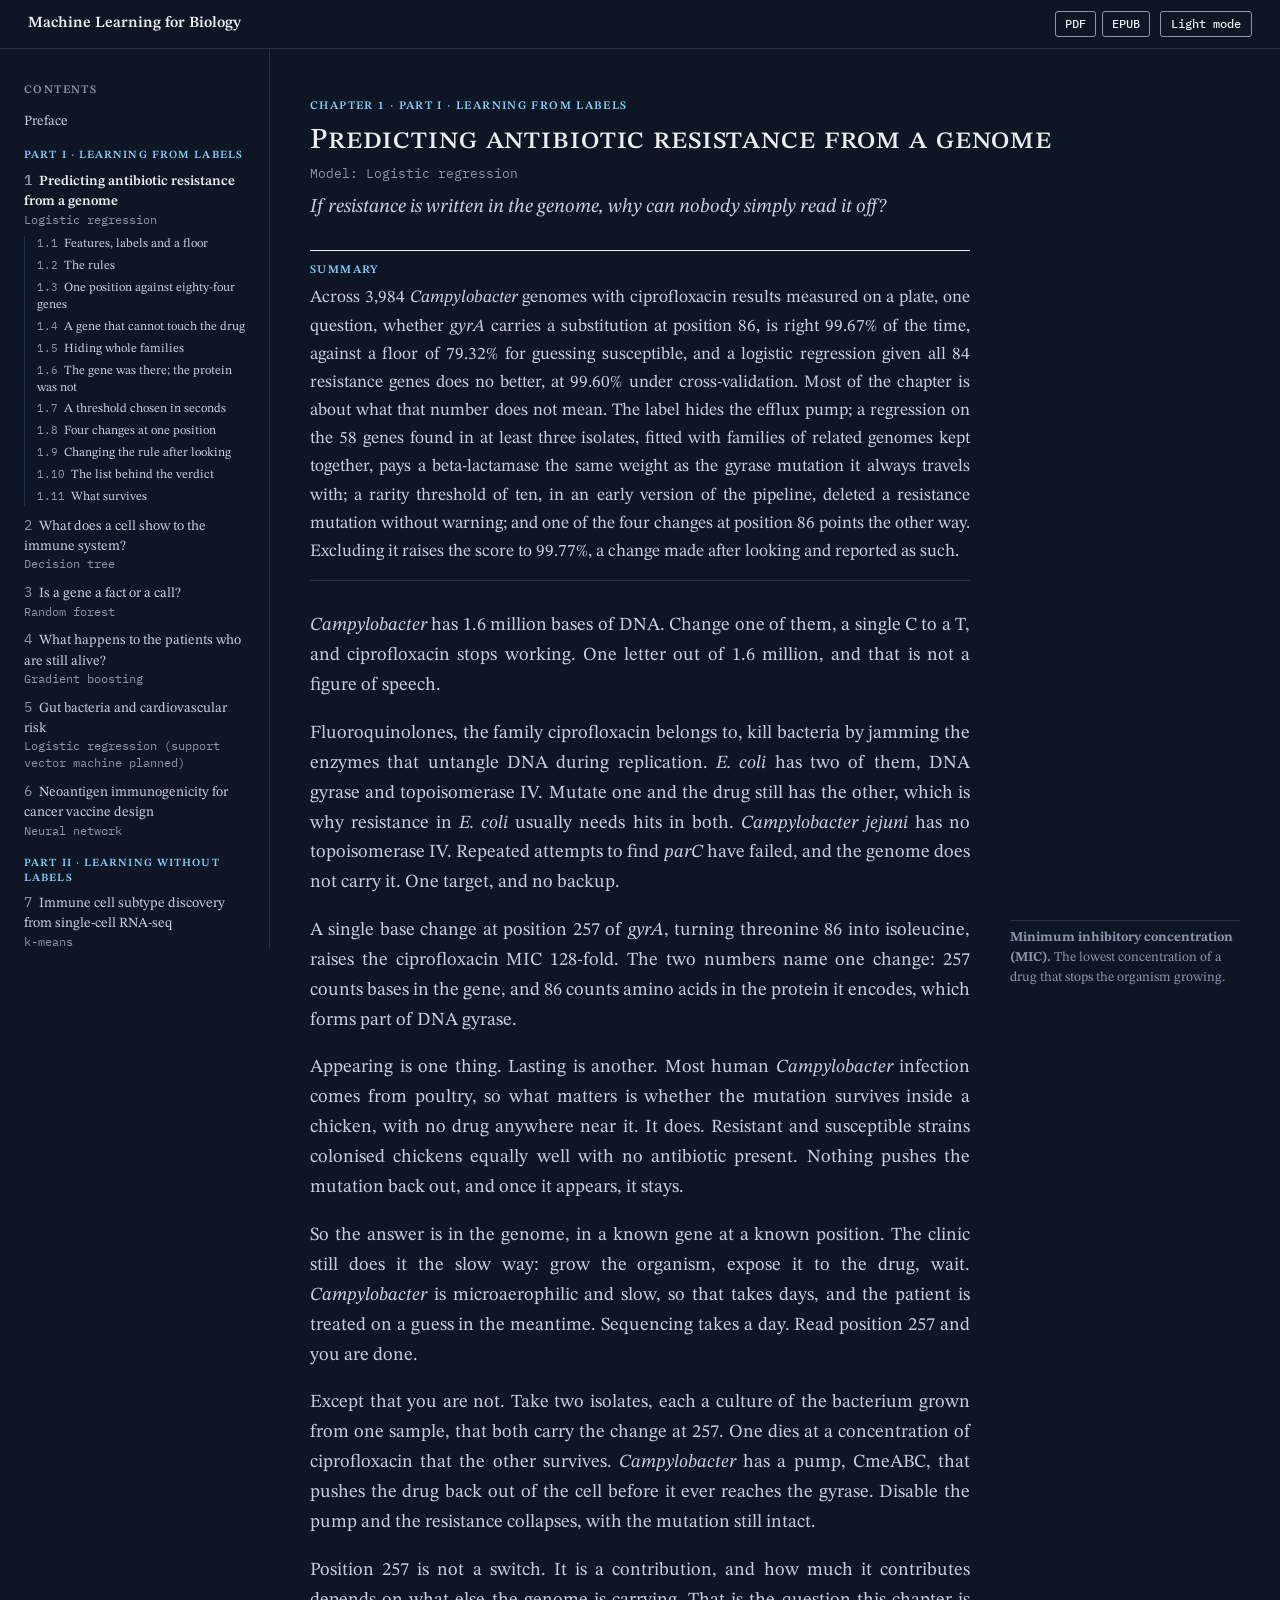
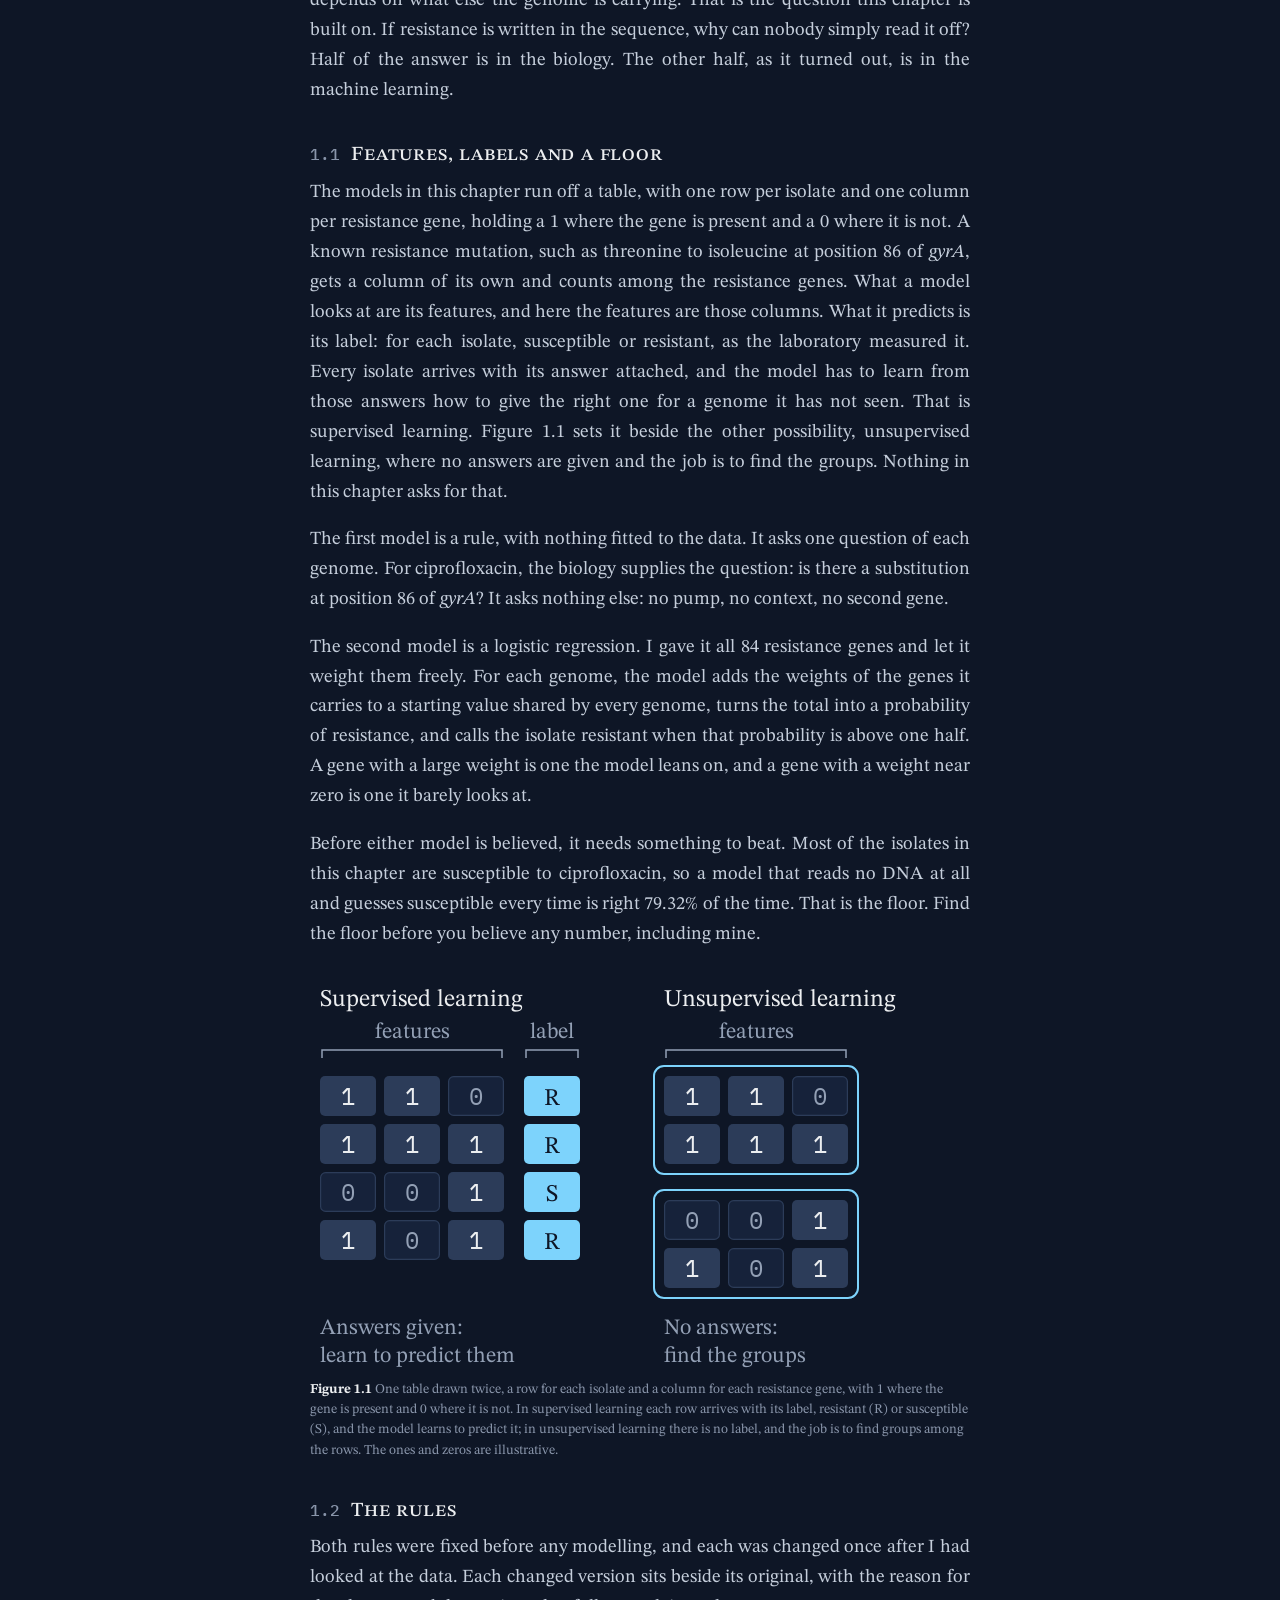
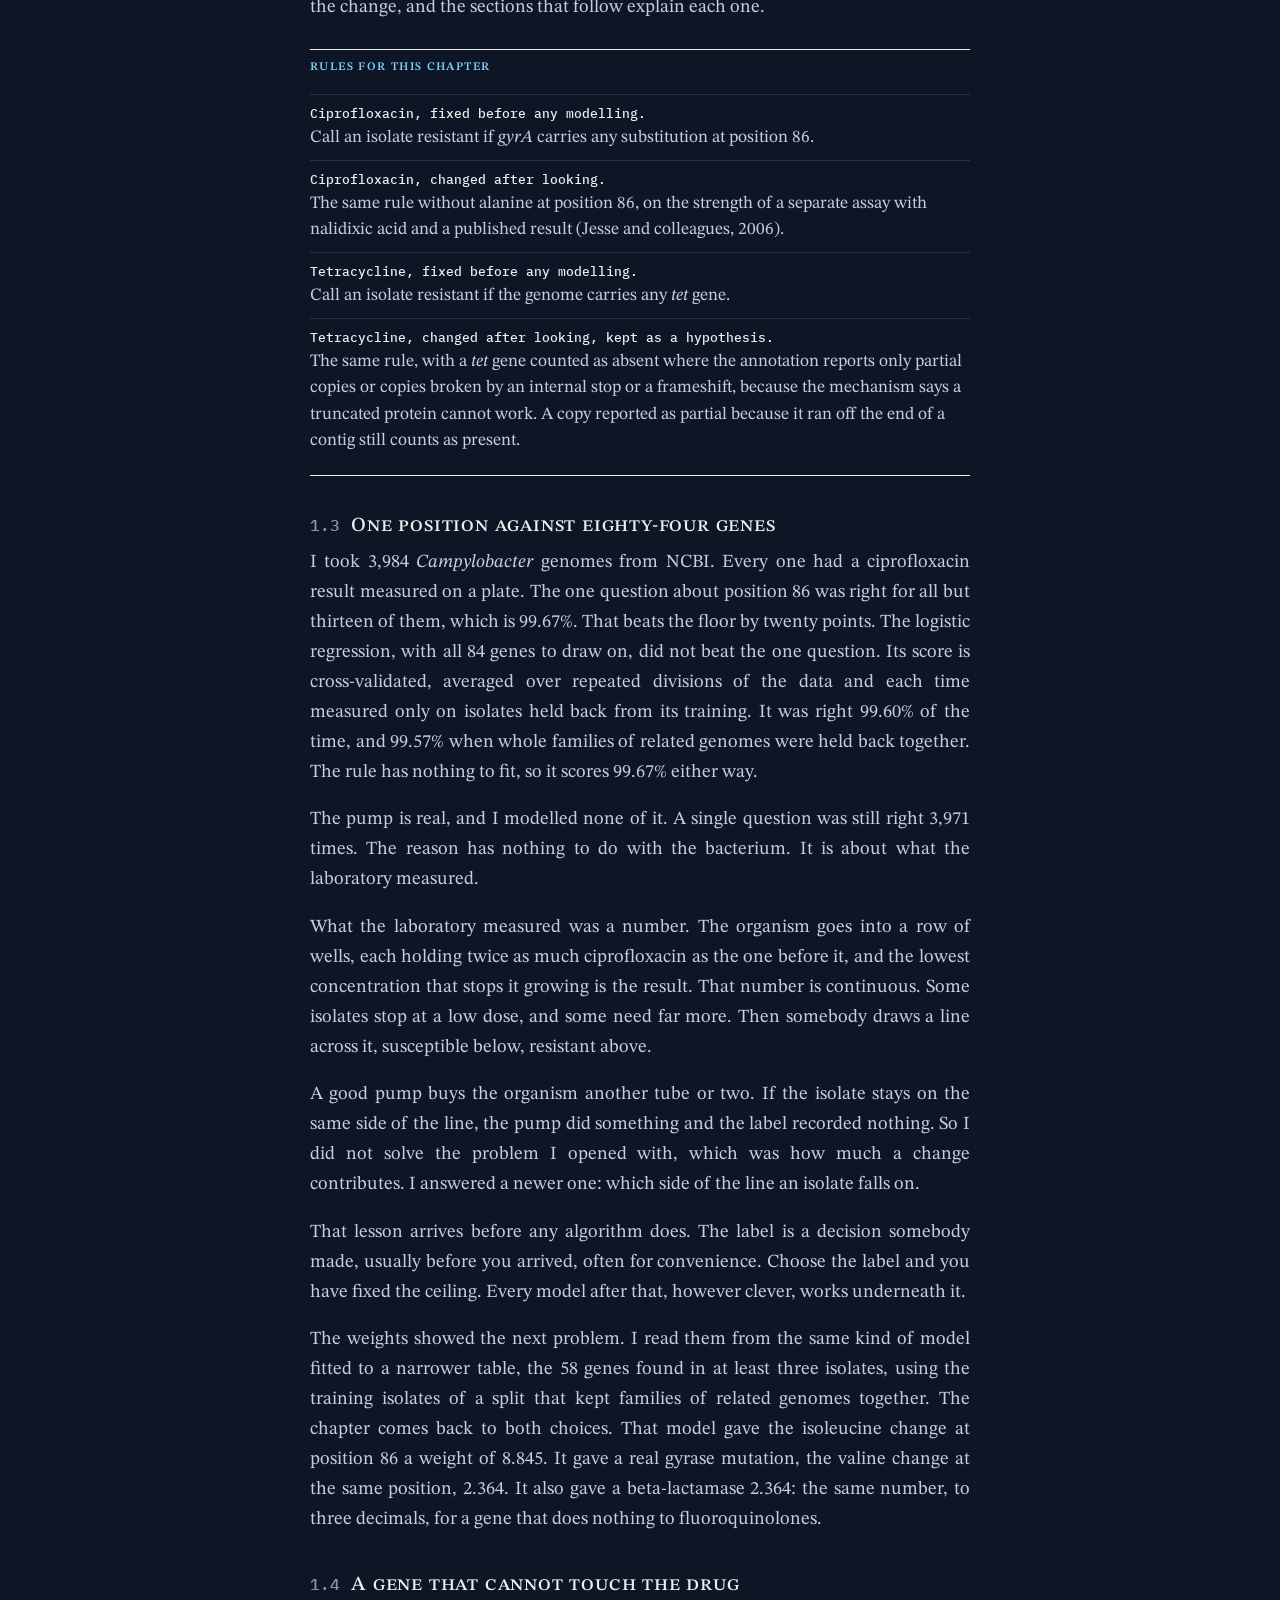
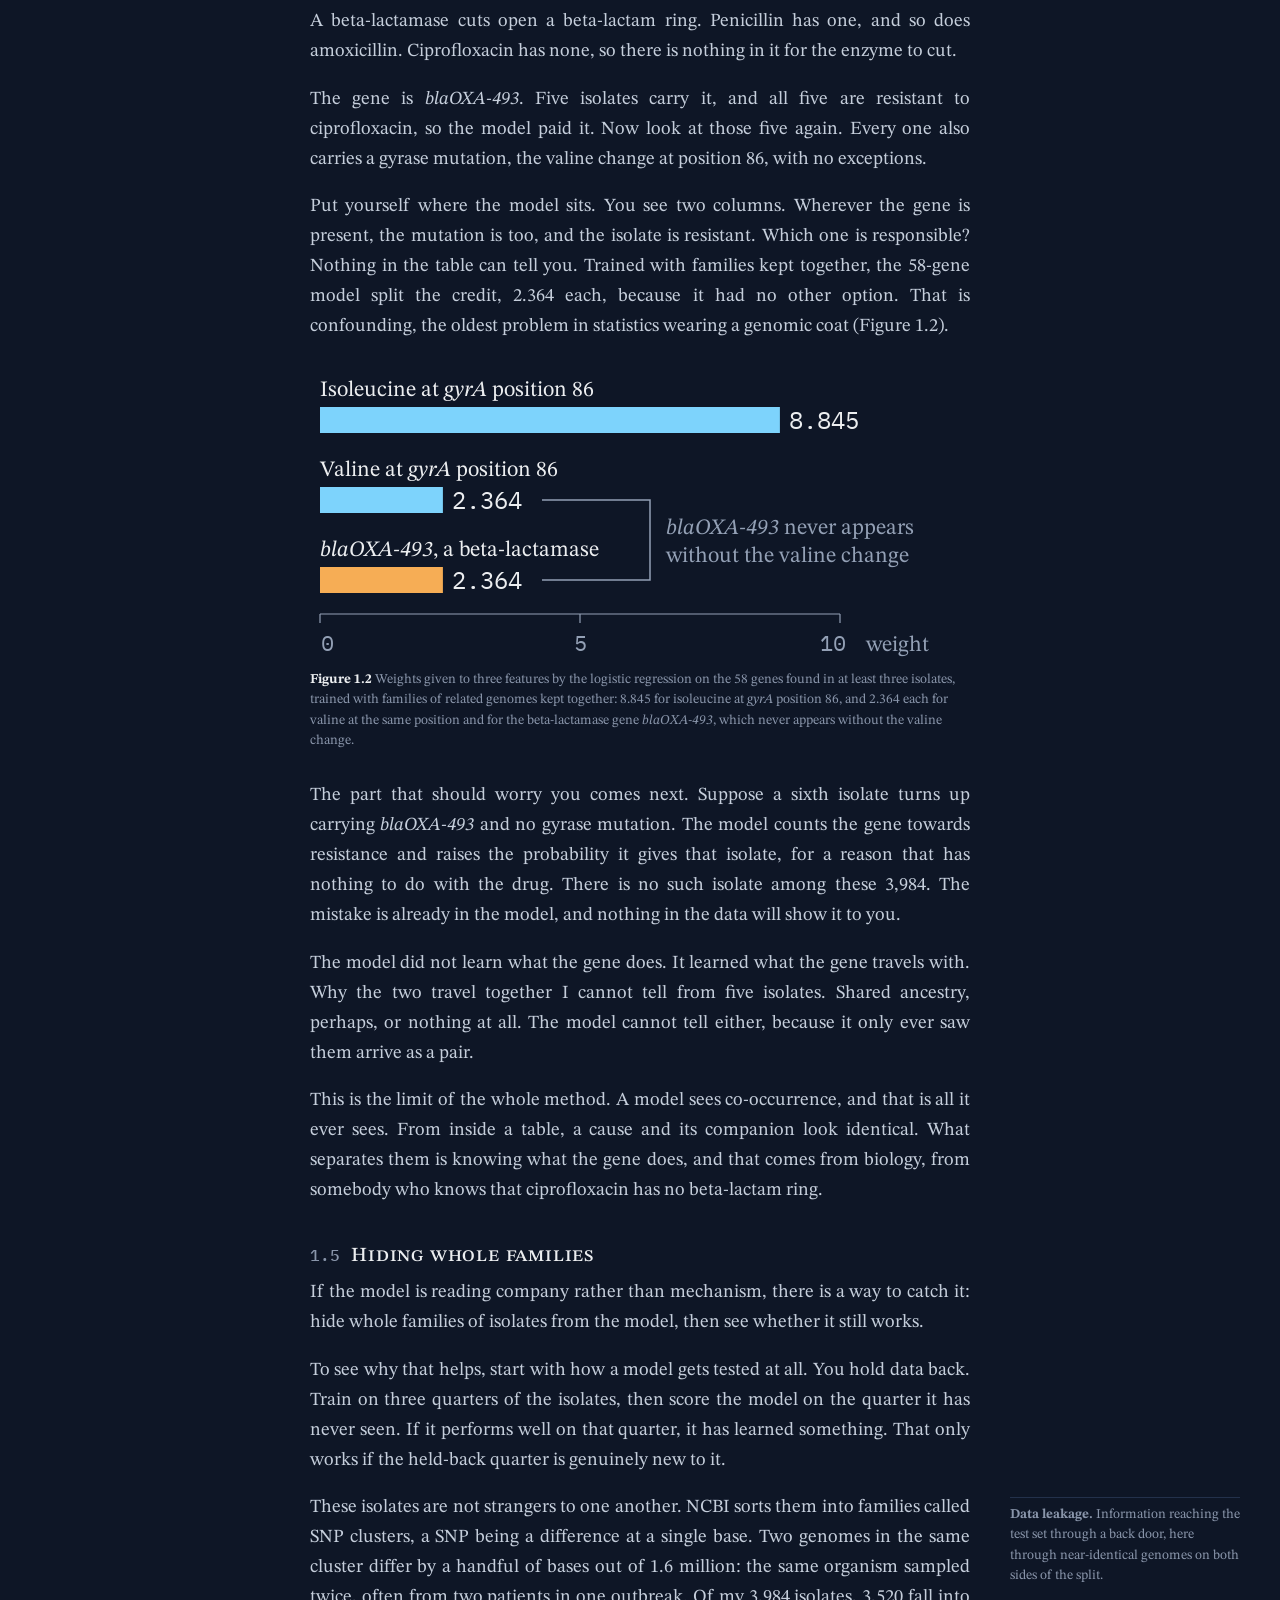
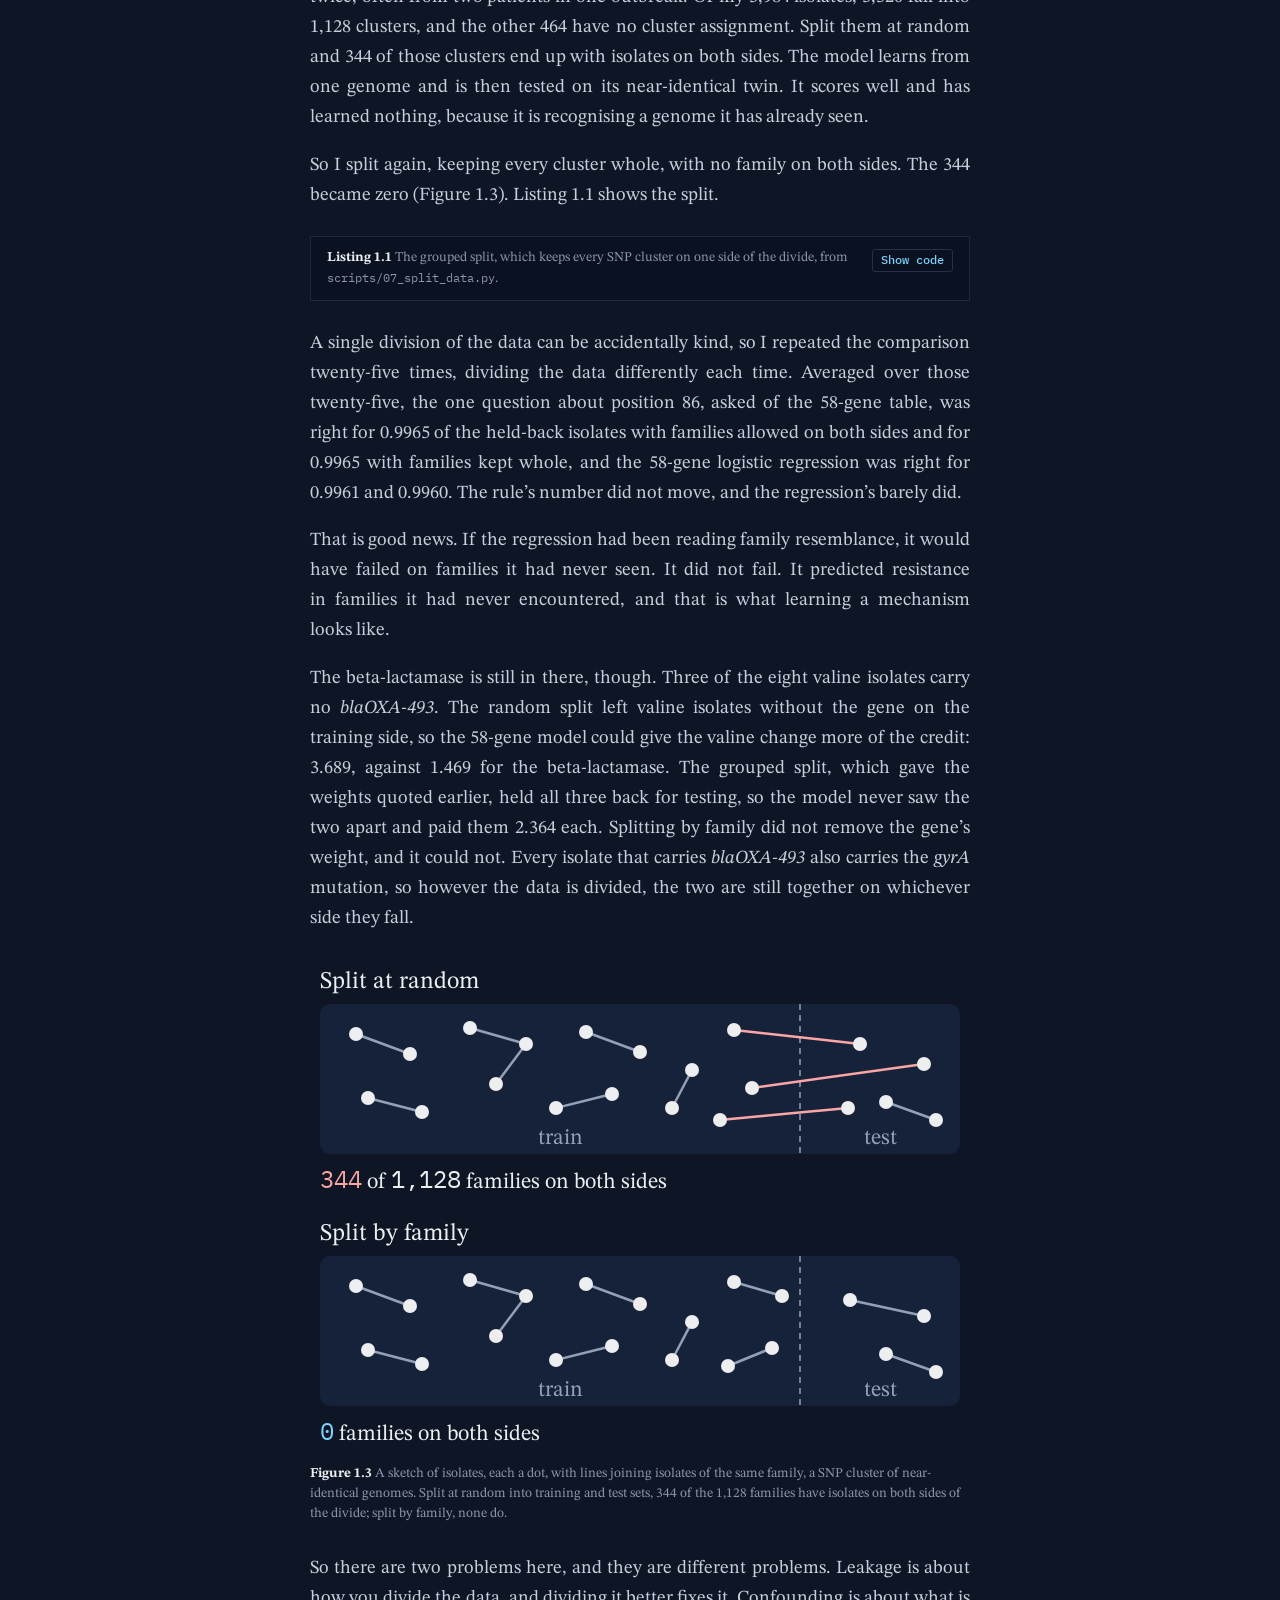
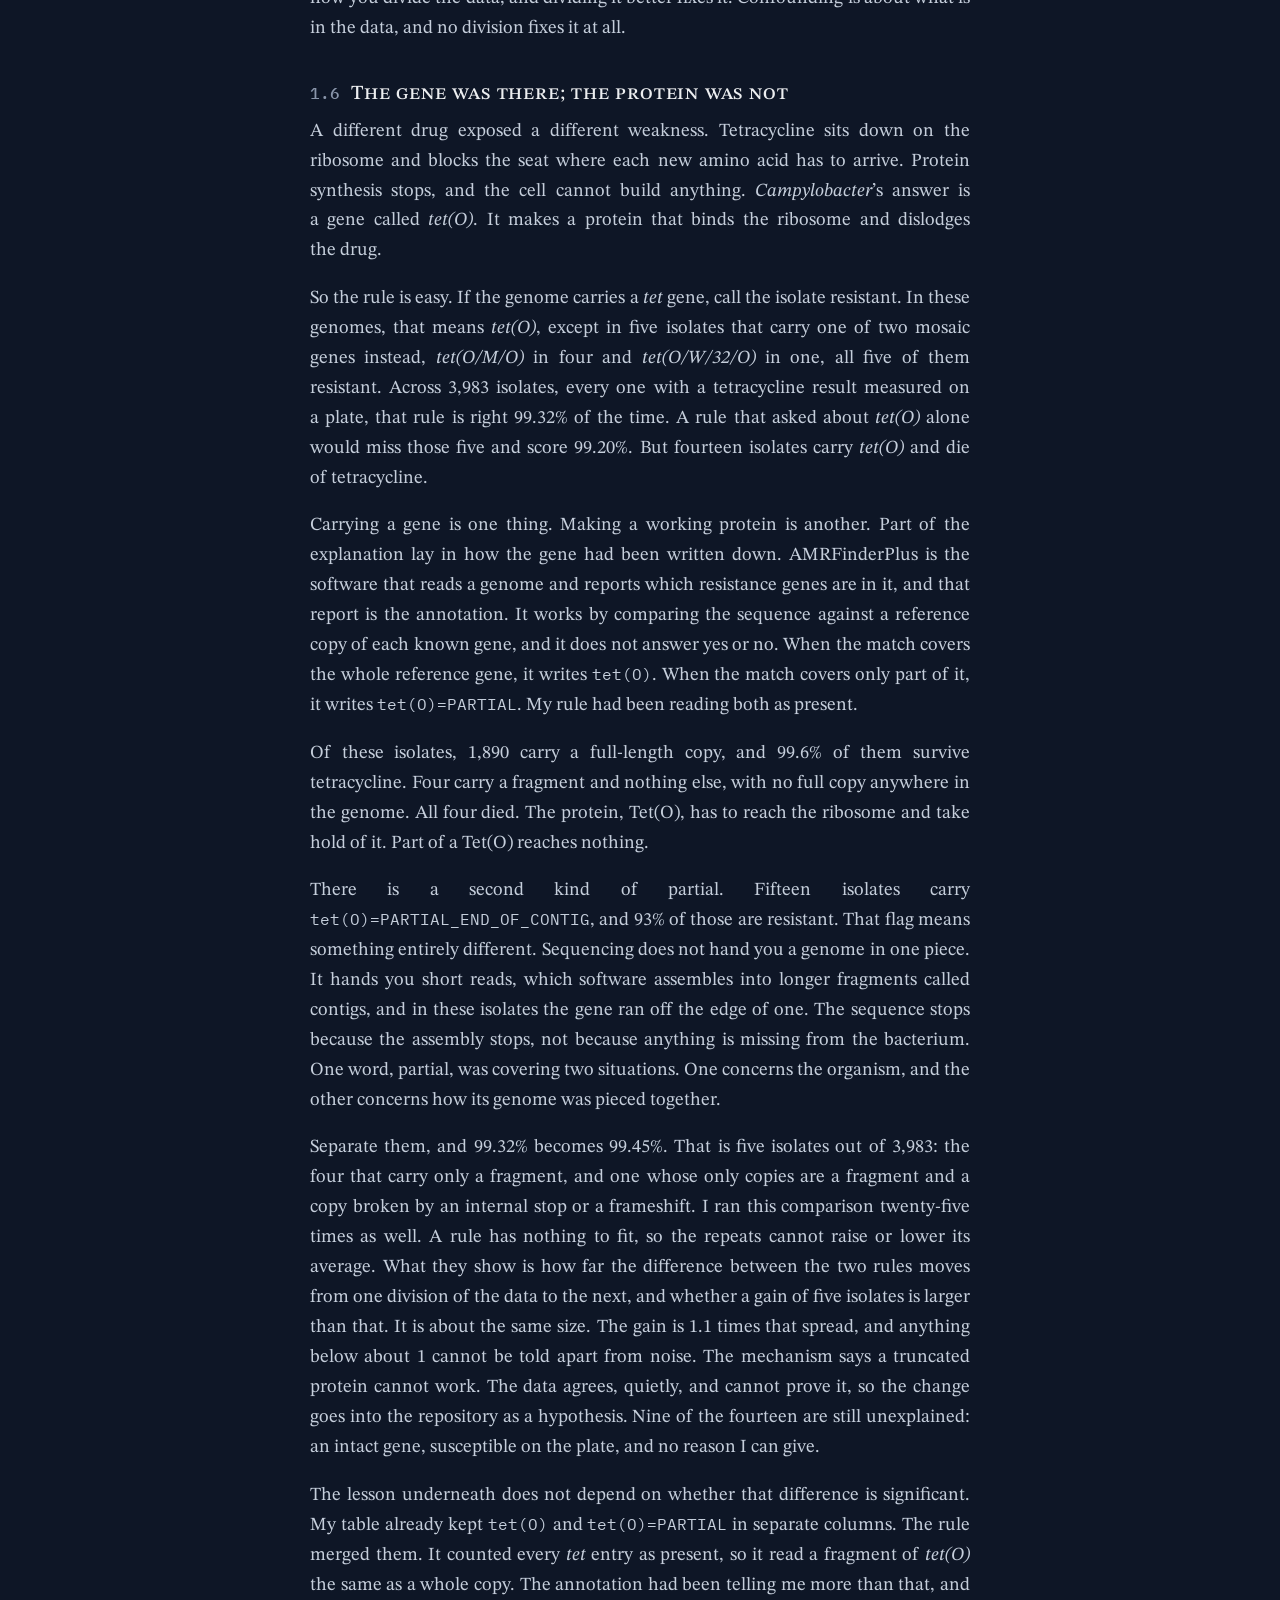
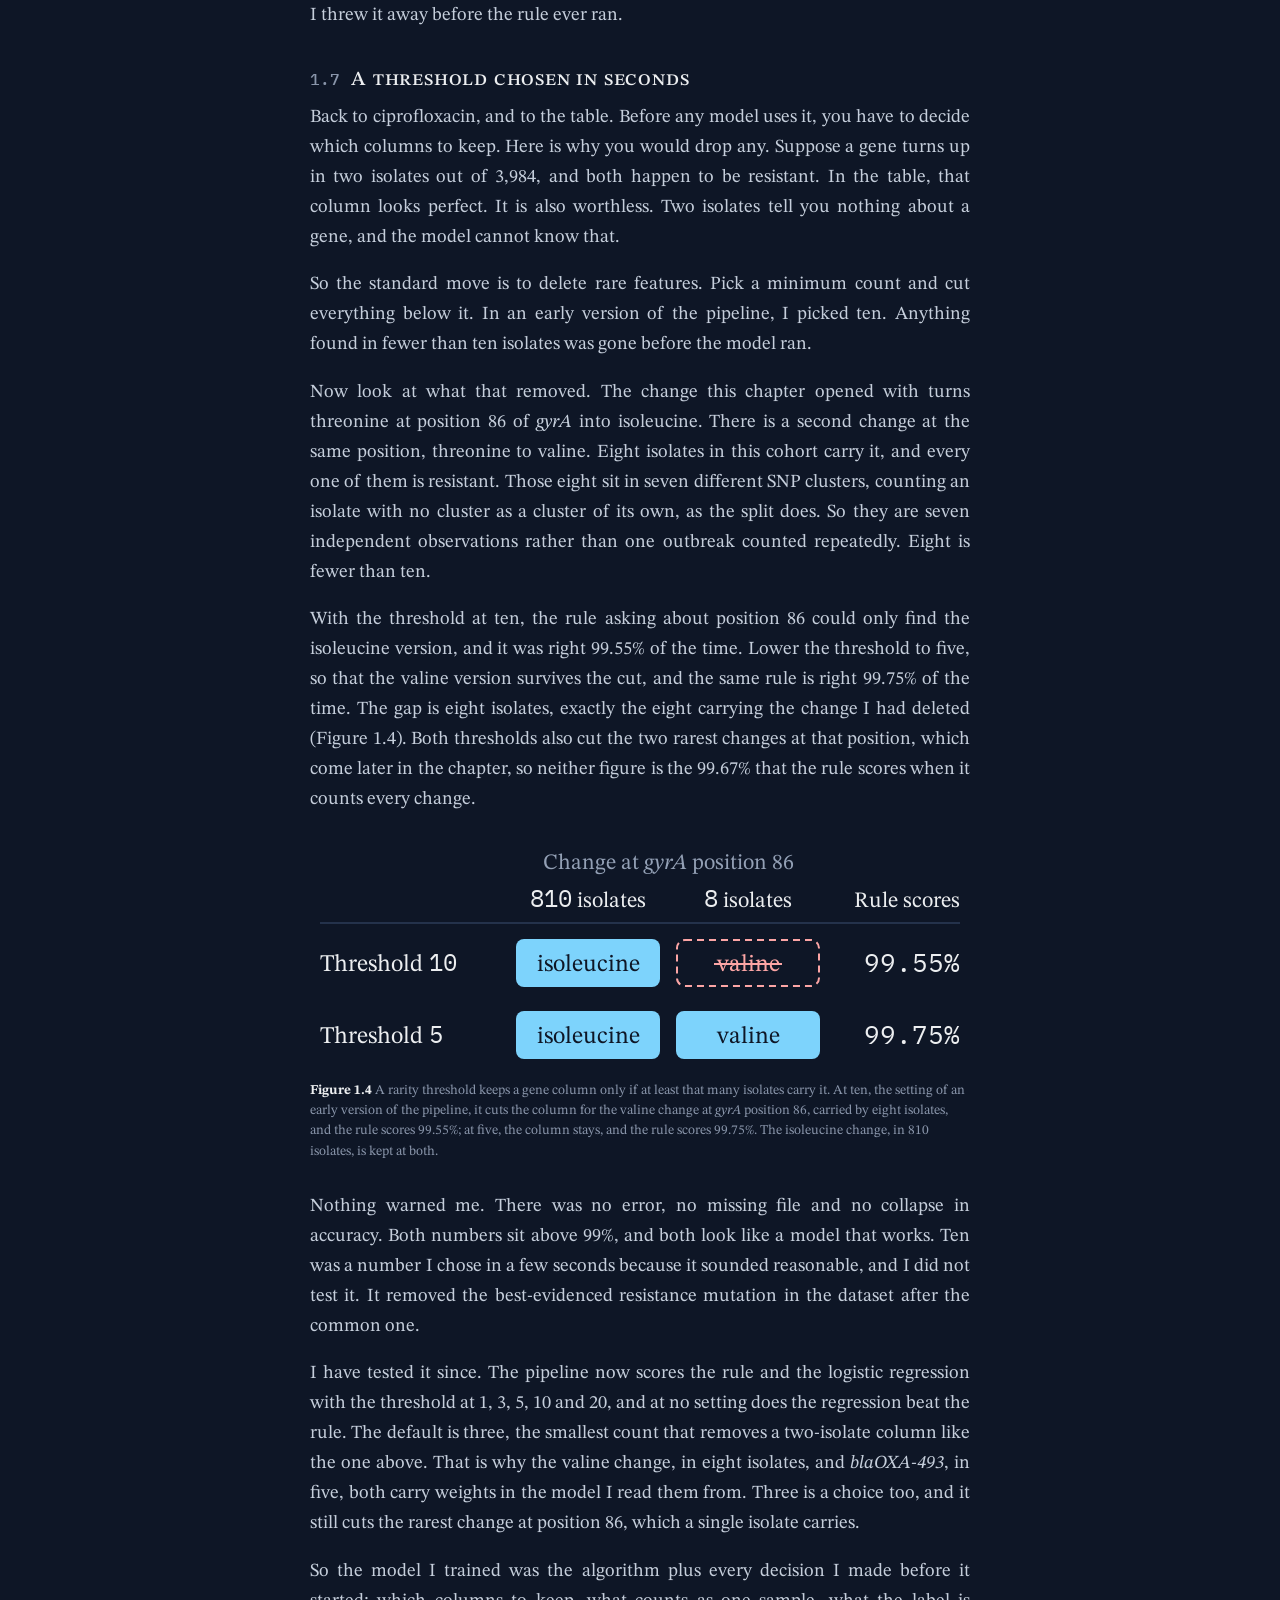
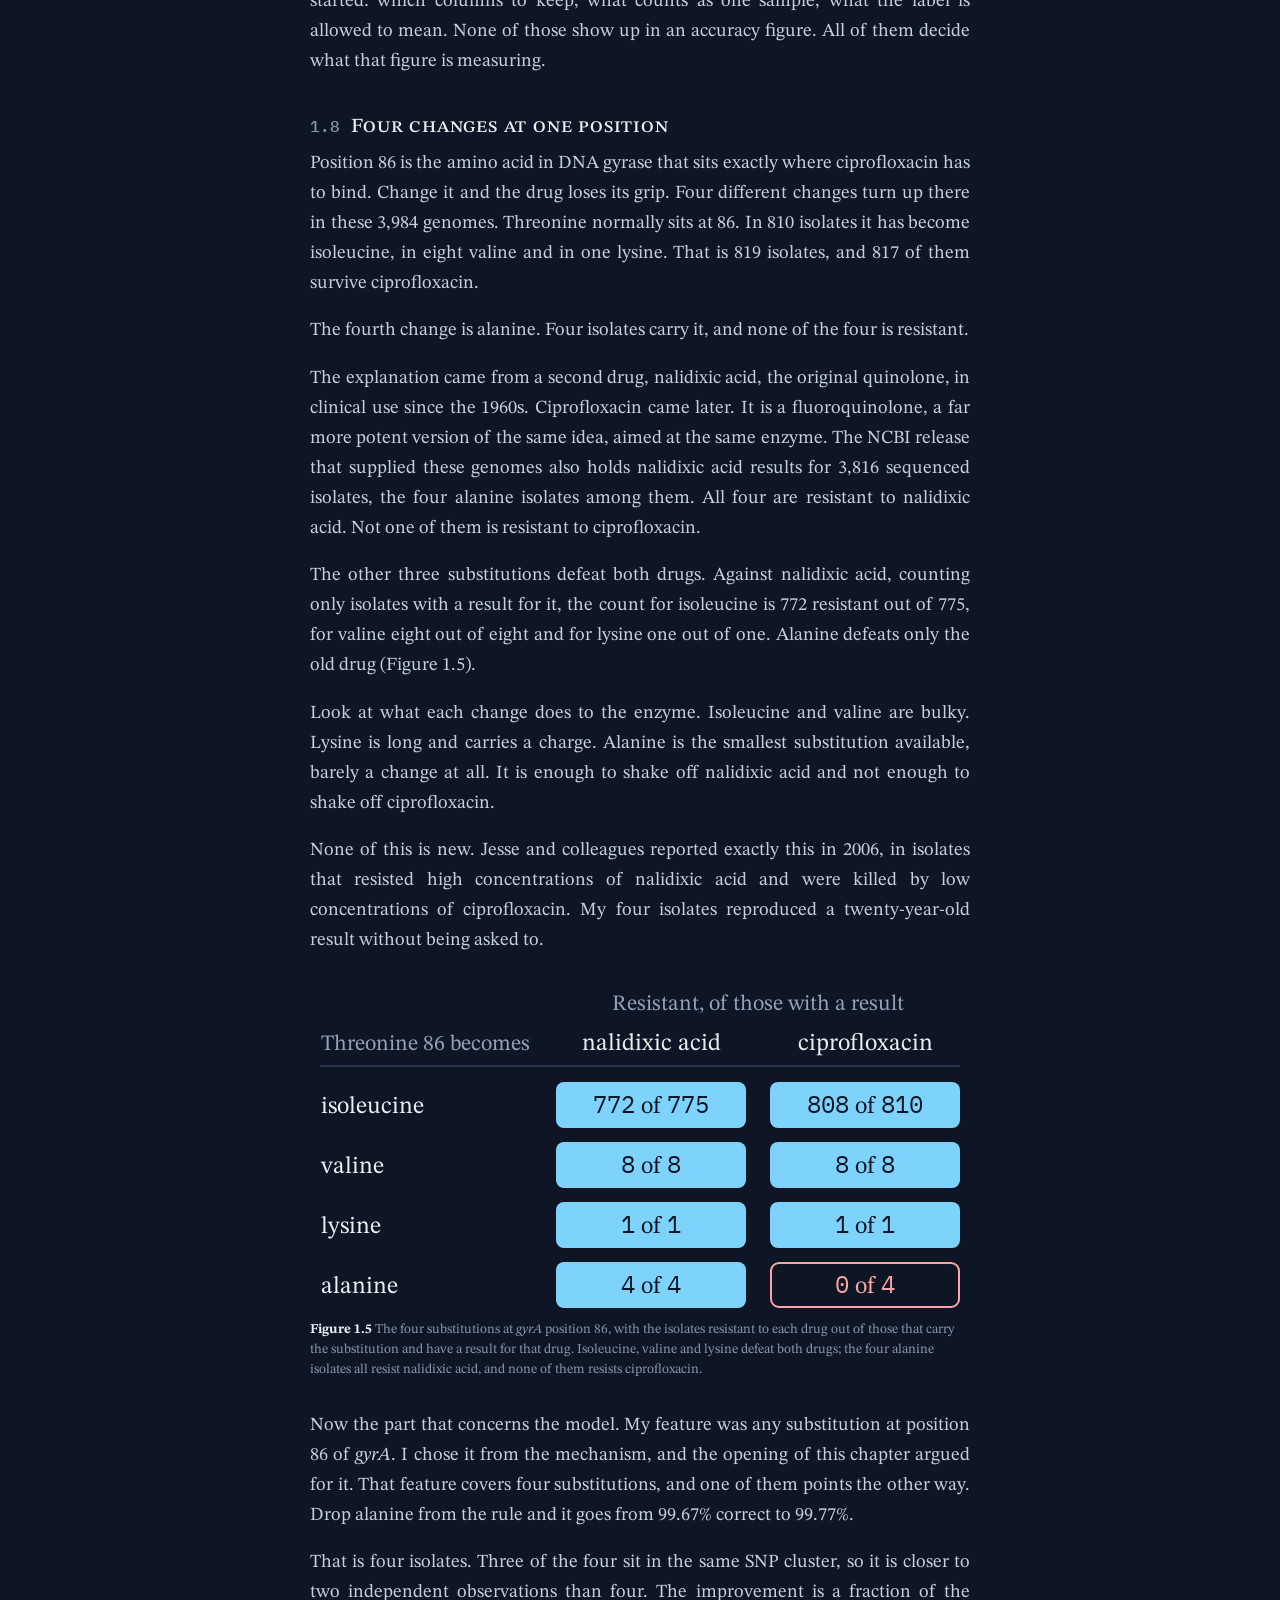
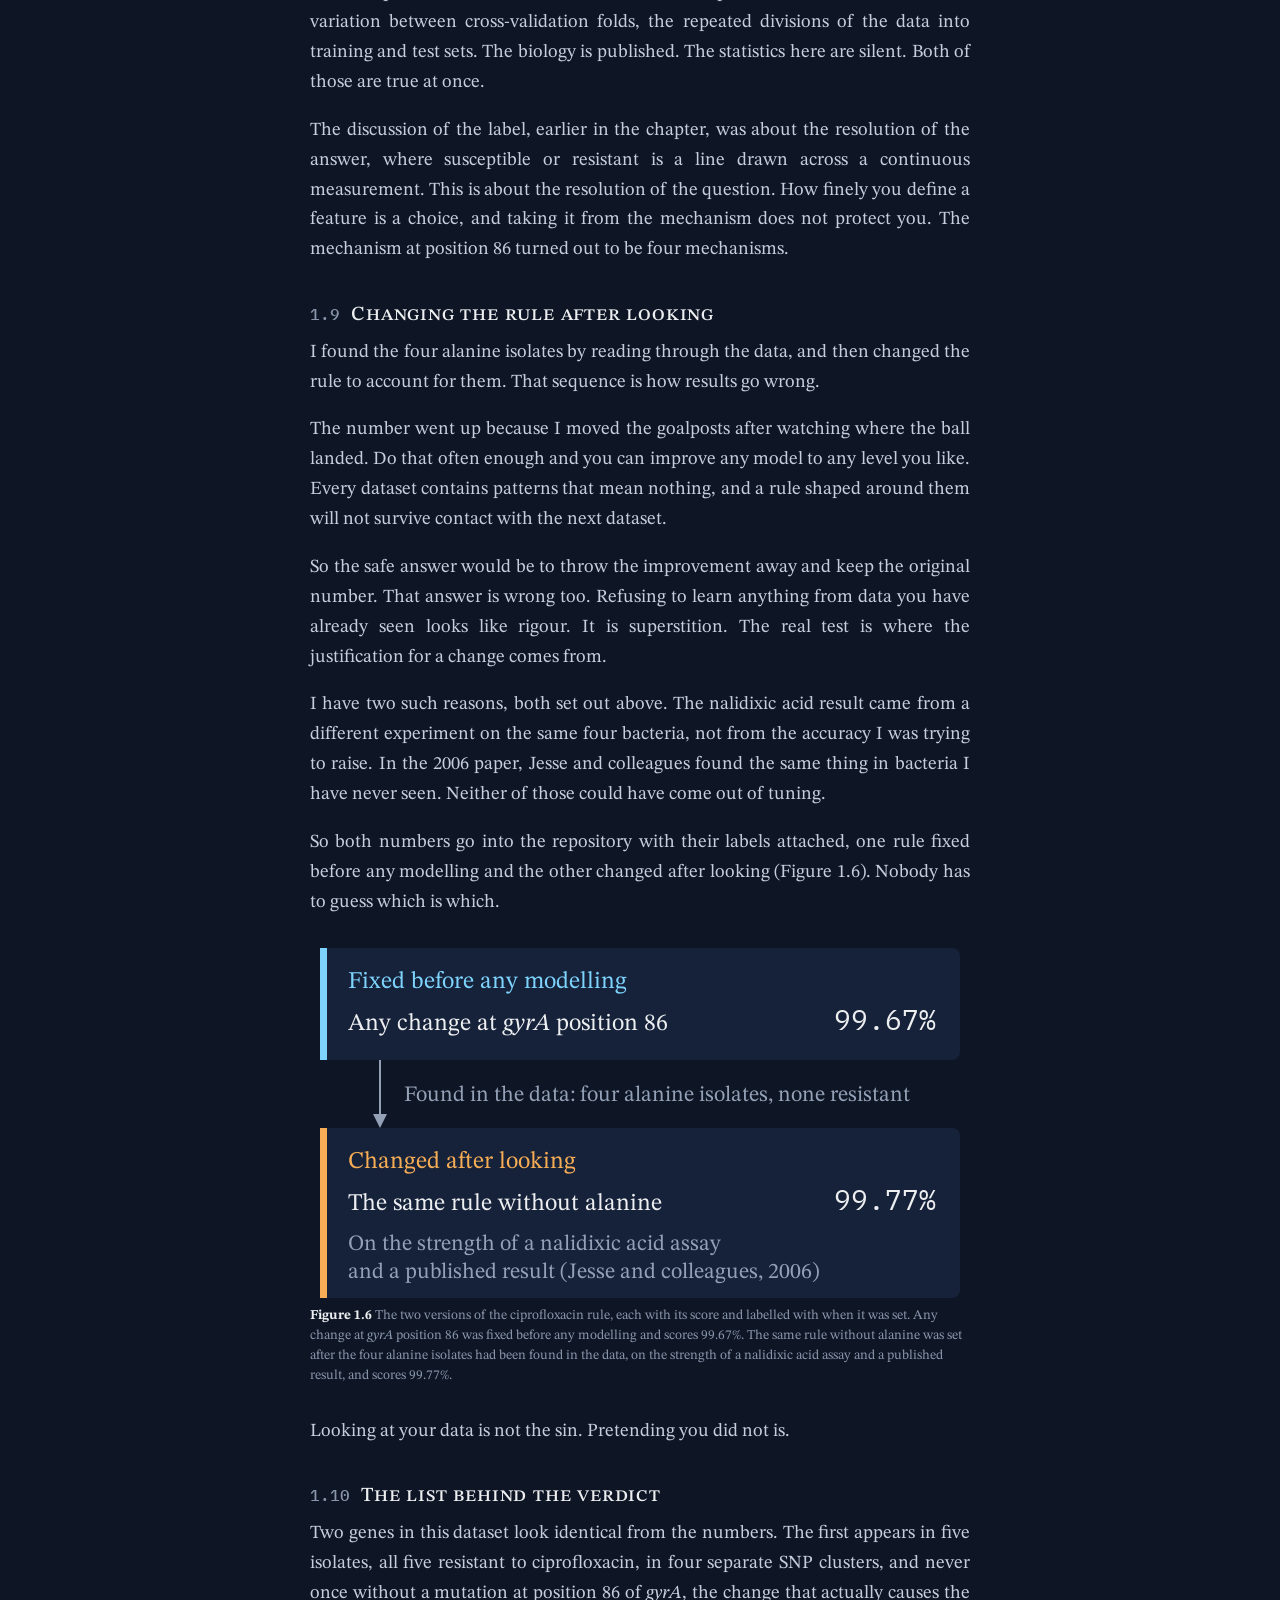
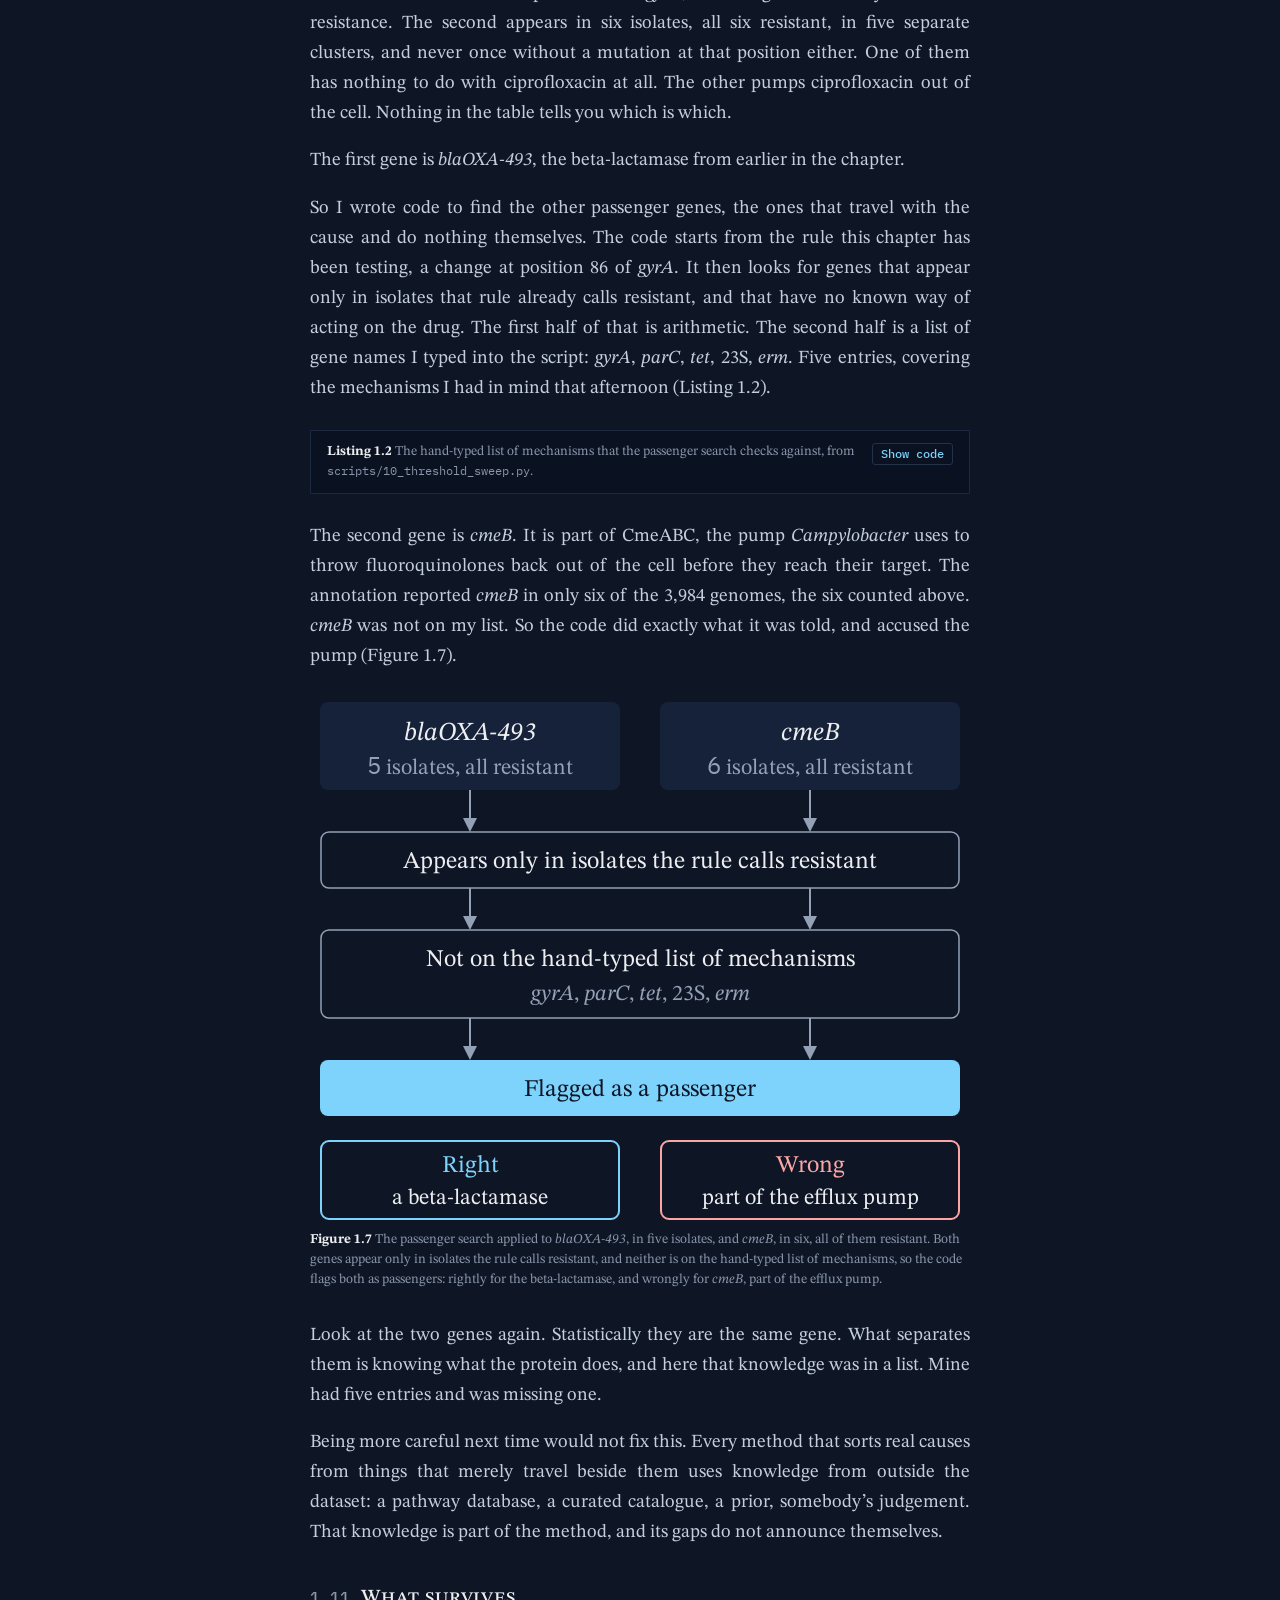
==== commit 68a1ff7d: "update_book" ====
--- a/docs/chapter-1.html
+++ b/docs/chapter-1.html
@@ -9,7 +9,7 @@
 <a class="skip" href="#main">Skip to the text</a>
 <header class="topbar"><a class="tb-title" href="index.html">Machine Learning for Biology</a>
 <div class="tb-right"><a class="tb-ed" href="machine-learning-for-biology.pdf" aria-label="Download the print edition, PDF (2 MB)" title="Download the print edition, PDF (2 MB)">PDF</a><a class="tb-ed" href="machine-learning-for-biology.epub" download aria-label="Download the e-book edition, EPUB (0 MB)" title="Download the e-book edition, EPUB (0 MB)">EPUB</a><button class="modebtn" type="button" aria-label="Switch to light mode">Light<span class="wide"> mode</span></button></div></header>
-<div class="frame"><nav class="toc" aria-label="Contents"><details class="tocd" open><summary class="toch">Contents</summary><ol><li><a href="preface.html">Preface</a></li><li><a href="prologue.html">Prologue</a></li><li class="part">Part I · Learning from labels</li><li class="on"><a href="chapter-1.html" aria-current="page"><span class="n">1</span> Predicting antibiotic resistance from a genome<span class="m">Logistic regression</span></a><ol class="secs"><li><a href="#features-labels-and-a-floor"><span class="sn">1.1</span>Features, labels and a floor</a></li><li><a href="#the-rules"><span class="sn">1.2</span>The rules</a></li><li><a href="#one-position-against-eighty-four-genes"><span class="sn">1.3</span>One position against eighty-four genes</a></li><li><a href="#a-gene-that-cannot-touch-the-drug"><span class="sn">1.4</span>A gene that cannot touch the drug</a></li><li><a href="#hiding-whole-families"><span class="sn">1.5</span>Hiding whole families</a></li><li><a href="#the-gene-was-there-the-protein-was-not"><span class="sn">1.6</span>The gene was there; the protein was not</a></li><li><a href="#a-threshold-chosen-in-seconds"><span class="sn">1.7</span>A threshold chosen in seconds</a></li><li><a href="#four-changes-at-one-position"><span class="sn">1.8</span>Four changes at one position</a></li><li><a href="#changing-the-rule-after-looking"><span class="sn">1.9</span>Changing the rule after looking</a></li><li><a href="#the-list-behind-the-verdict"><span class="sn">1.10</span>The list behind the verdict</a></li><li><a href="#what-survives"><span class="sn">1.11</span>What survives</a></li></ol></li><li><a href="chapter-2.html"><span class="n">2</span> What does a cell show to the immune system?<span class="m">Decision tree</span></a></li><li><a href="chapter-3.html"><span class="n">3</span> Is a gene a fact or a call?<span class="m">Random forest</span></a></li><li><a href="chapter-4.html"><span class="n">4</span> What happens to the patients who are still alive?<span class="m">Gradient boosting</span></a></li><li><a href="chapter-5.html"><span class="n">5</span> Gut bacteria and cardiovascular risk<span class="m">Logistic regression (support vector machine planned)</span></a></li><li><a href="chapter-6.html"><span class="n">6</span> Neoantigen immunogenicity for cancer vaccine design<span class="m">Neural network</span></a></li><li class="part">Part II · Learning without labels</li><li><a href="chapter-7.html"><span class="n">7</span> Immune cell subtype discovery from single-cell RNA-seq<span class="m">k-means</span></a></li><li><a href="epilogue.html">Epilogue</a></li></ol><p class="tohome"><a href="index.html">Title page and contents</a></p></details></nav><main class="col" id="main"><header class="opener op-smallcaps"><p class="op-kicker">Chapter 1 · Part I · Learning from labels</p>
+<div class="frame"><nav class="toc" aria-label="Contents"><details class="tocd" open><summary class="toch">Contents</summary><ol><li><a href="preface.html">Preface</a></li><li class="part">Part I · Learning from labels</li><li class="on"><a href="chapter-1.html" aria-current="page"><span class="n">1</span> Predicting antibiotic resistance from a genome<span class="m">Logistic regression</span></a><ol class="secs"><li><a href="#features-labels-and-a-floor"><span class="sn">1.1</span>Features, labels and a floor</a></li><li><a href="#the-rules"><span class="sn">1.2</span>The rules</a></li><li><a href="#one-position-against-eighty-four-genes"><span class="sn">1.3</span>One position against eighty-four genes</a></li><li><a href="#a-gene-that-cannot-touch-the-drug"><span class="sn">1.4</span>A gene that cannot touch the drug</a></li><li><a href="#hiding-whole-families"><span class="sn">1.5</span>Hiding whole families</a></li><li><a href="#the-gene-was-there-the-protein-was-not"><span class="sn">1.6</span>The gene was there; the protein was not</a></li><li><a href="#a-threshold-chosen-in-seconds"><span class="sn">1.7</span>A threshold chosen in seconds</a></li><li><a href="#four-changes-at-one-position"><span class="sn">1.8</span>Four changes at one position</a></li><li><a href="#changing-the-rule-after-looking"><span class="sn">1.9</span>Changing the rule after looking</a></li><li><a href="#the-list-behind-the-verdict"><span class="sn">1.10</span>The list behind the verdict</a></li><li><a href="#what-survives"><span class="sn">1.11</span>What survives</a></li></ol></li><li><a href="chapter-2.html"><span class="n">2</span> What does a cell show to the immune system?<span class="m">Decision tree</span></a></li><li><a href="chapter-3.html"><span class="n">3</span> Is a gene a fact or a call?<span class="m">Random forest</span></a></li><li><a href="chapter-4.html"><span class="n">4</span> What happens to the patients who are still alive?<span class="m">Gradient boosting</span></a></li><li><a href="chapter-5.html"><span class="n">5</span> Gut bacteria and cardiovascular risk<span class="m">Logistic regression (support vector machine planned)</span></a></li><li><a href="chapter-6.html"><span class="n">6</span> Neoantigen immunogenicity for cancer vaccine design<span class="m">Neural network</span></a></li><li class="part">Part II · Learning without labels</li><li><a href="chapter-7.html"><span class="n">7</span> Immune cell subtype discovery from single-cell RNA-seq<span class="m">k-means</span></a></li><li><a href="epilogue.html">Epilogue</a></li></ol><p class="tohome"><a href="index.html">Title page and contents</a></p></details></nav><main class="col" id="main"><header class="opener op-smallcaps"><p class="op-kicker">Chapter 1 · Part I · Learning from labels</p>
 <h1 class="op-title">Predicting antibiotic resistance from a genome</h1><p class="op-model">Model: Logistic regression</p>
 <p class="op-question">If resistance is written in the genome, why can nobody simply read it off?</p></header><section class="summary"><p class="sk">Summary</p><p>Across 3,984 <em>Campylobacter</em> genomes with ciprofloxacin results measured on a plate, one question, whether <em>gyrA</em> carries a substitution at position 86, is right 99.67% of the time, against a floor of 79.32% for guessing susceptible, and a logistic regression given all 84 resistance genes does no better, at 99.60% under cross-validation. Most of the chapter is about what that number does not mean. The label hides the efflux pump; a regression on the 58 genes found in at least three isolates, fitted with families of related genomes kept together, pays a beta-lactamase the same weight as the gyrase mutation it always travels with; a rarity threshold of ten, in an early version of the pipeline, deleted a resistance mutation without warning; and one of the four changes at position 86 points the other way. Excluding it raises the score to 99.77%, a change made after looking and reported as such.</p></section><div class="bodywrap"><p><em>Campylobacter</em> has 1.6 million bases of DNA. Change one of them, a single C to a T, and ciprofloxacin stops working. One letter out of 1.6 million, and that is not a figure of speech.</p>
 <p>Fluoroquinolones, the family ciprofloxacin belongs to, kill bacteria by jamming the enzymes that untangle DNA during replication. <em>E. coli</em> has two of them, DNA gyrase and topoisomerase IV. Mutate one and the drug still has the other, which is why resistance in <em>E. coli</em> usually needs hits in both. <em>Campylobacter jejuni</em> has no topoisomerase IV. Repeated attempts to find <em>parC</em> have failed, and the genome does not carry it. One target, and no backup.</p>
@@ -522,5 +522,5 @@
 <p>Jesse, T. W., Englen, M. D., Pittenger-Alley, L. G. and Fedorka-Cray, P. J. (2006). Two distinct mutations in <em>gyrA</em> lead to ciprofloxacin and nalidixic acid resistance in <em>Campylobacter coli</em> and <em>Campylobacter jejuni</em> isolated from chickens and beef cattle. <em>Journal of Applied Microbiology</em>, 100(4), 682-688. <a href="https://doi.org/10.1111/j.1365-2672.2005.02796.x">https://doi.org/10.1111/j.1365-2672.2005.02796.x</a></p></div><section class="endm"><div class="run"><p class="eh">Run it</p>
 <p><span class="lbl">Repository</span> <a href="https://github.com/Qasim-Hussain-Code/campylobacter_amr_phenotype_prediction">campylobacter_amr_phenotype_prediction</a></p>
 <p><span class="lbl">Commit</span> <a href="https://github.com/Qasim-Hussain-Code/campylobacter_amr_phenotype_prediction/tree/0e2b3df4c587"><code>0e2b3df4c587</code></a></p></div>
-<div class="cite"><p class="eh">Cite this chapter</p><p>Hussain, Q. (2026). Predicting antibiotic resistance from a genome. In <i>Machine Learning for Biology</i>, chapter 1.</p></div></section><nav class="pn" aria-label="Previous and next"><a class="prev" href="prologue.html"><span>Previous</span>Prologue</a><a class="next" href="chapter-2.html"><span>Next</span>Chapter 2: What does a cell show to the immune system?</a></nav></main></div>
+<div class="cite"><p class="eh">Cite this chapter</p><p>Hussain, Q. (2026). Predicting antibiotic resistance from a genome. In <i>Machine Learning for Biology</i>, chapter 1.</p></div></section><nav class="pn" aria-label="Previous and next"><a class="prev" href="preface.html"><span>Previous</span>Preface</a><a class="next" href="chapter-2.html"><span>Next</span>Chapter 2: What does a cell show to the immune system?</a></nav></main></div>
 <script src="assets/book.js"></script></body></html>
--- a/docs/assets/book.css
+++ b/docs/assets/book.css
@@ -34,6 +34,8 @@
 .tp-title{font-size:var(--tsz);margin:0;letter-spacing:-.005em}
 .tp-sub{font-family:var(--fh);font-style:italic;font-weight:400;font-size:calc(var(--tsz)*.46);color:var(--muted);margin:8px 0 20px}
 .tp-author{font:15px/1 var(--fx);letter-spacing:.04em;color:var(--ink);margin:0 0 36px}
+.tp-beta{margin:-12px 0 36px;padding:10px 14px;border-left:3px solid var(--accent);font-size:15px;line-height:1.6;color:var(--ink);max-width:62ch}
+.tp-beta b{font-weight:600}
 .epigraph{margin:0;max-width:540px;border-left:1px solid var(--accent);padding:2px 0 2px 20px}
 .epigraph blockquote{margin:0;font-family:var(--fb);font-style:italic;font-size:1.08em;line-height:1.5;color:var(--ink)}
 .epigraph figcaption{margin-top:10px;font-size:13px;line-height:1.5;color:var(--muted)}
